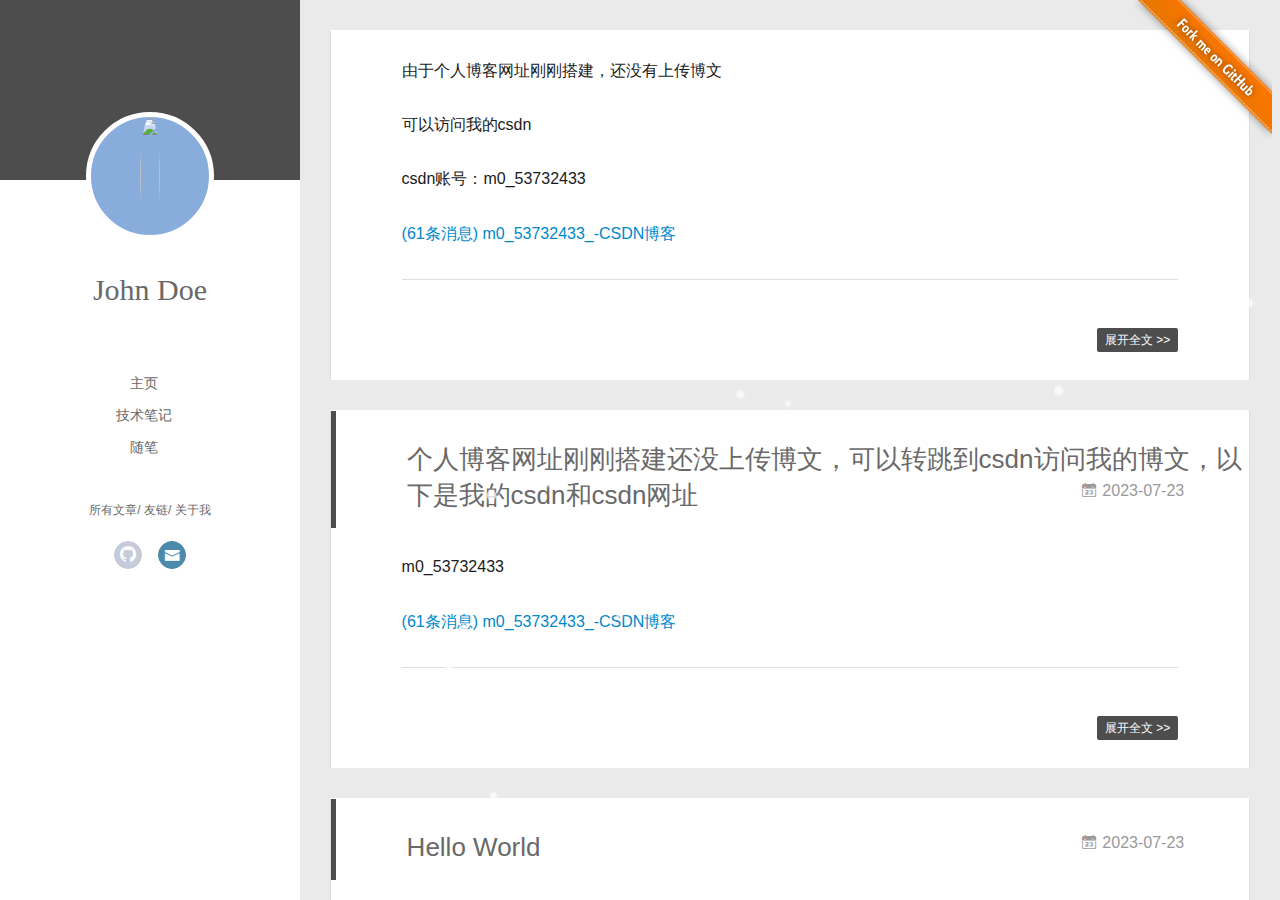
==== index.html @ 59d867d9 "Site updated: 2023-07-25 15:19:06" ====
<!DOCTYPE html>
<html>
<head>
  <meta charset="utf-8">
  
  <meta name="renderer" content="webkit">
  <meta http-equiv="X-UA-Compatible" content="IE=edge" >
  <link rel="dns-prefetch" href="http://example.com">
  <title>xiaoliu</title>
  <meta name="generator" content="hexo-theme-yilia-plus">
  <meta name="viewport" content="width=device-width, initial-scale=1, maximum-scale=1">
  
    
    <!-- <meta name="keywords" content="">
    <meta name="description" content=""> -->
  
  <meta property="og:type" content="website">
<meta property="og:title" content="xiaoliu">
<meta property="og:url" content="http://example.com/index.html">
<meta property="og:site_name" content="xiaoliu">
<meta property="og:locale" content="zh_CN">
<meta property="article:author" content="John Doe">
<meta name="twitter:card" content="summary">
  
    <link rel="alternative" href="/atom.xml" title="xiaoliu" type="application/atom+xml">
  
  
    <link rel="icon" href="/favicon.ico">
  
  
    <link rel="apple-touch-icon" href="/apple-touch-icon-180x180.png">
  
  <link rel="stylesheet" type="text/css" href="/./main.a5fda8.css">
  <style type="text/css">
    
    #container.show {
      background: linear-gradient(200deg,#a0cfe4,#e8c37e);
    }
  </style>
  

  

  
    
 	  <script src="/lib/clickLove.js"></script>
  
  


  

</head>

<body>
  <div id="container" q-class="show:isCtnShow">
    <canvas id="anm-canvas" class="anm-canvas"></canvas>
    <div class="left-col" q-class="show:isShow">
      


<div class="overlay" style="background: #4d4d4d;"></div>
<div class="intrude-less">
	<header id="header" class="inner">
		<a href="/" class="profilepic">
			<img src="/img/19.jpg" class="js-avatar">
		</a>
		<hgroup>
			<h1 class="header-author"><a href="/">John Doe</a></h1>
		</hgroup>
		

		<nav class="header-menu">
			<ul>
			
				<li><a href="/" target="_blank">主页</a></li>
			
				<li><a href="https://blog.csdn.net/m0_53732433" target="_blank">技术笔记</a></li>
			
				<li><a href="/tags/%E9%9A%8F%E7%AC%94/" target="_blank">随笔</a></li>
			
			</ul>
		</nav>
		<nav class="header-smart-menu">
			
				
					<a q-on="click: openSlider(e, 'innerArchive')" href="javascript:void(0)">所有文章</a>
				
			
				
					<a q-on="click: openSlider(e, 'friends')" href="javascript:void(0)">友链</a>
				
			
				
					<a q-on="click: openSlider(e, 'aboutme')" href="javascript:void(0)">关于我</a>
				
			
		</nav>
		<nav class="header-nav">
			<div class="social">
				
					
						<a class="github" href="http://xiaoliu1688.hithub" 
												title="GitHub" target="_blank"><i class="icon-github"></i></a>
					
				
					
						<a class="mail" href="mailto:2760598291@qq.com" 
												title="邮件联系" target="_blank"><i class="icon-mail"></i></a>
					
				
			</div>
		
		</nav>
	</header>		
</div>

    </div>
    <div class="mid-col" q-class="show:isShow,hide:isShow|isFalse">
      
      
      <a class="forkMe" style="position:absolute;z-index:999;top:0;right:0.5em;" 
        href="https://github.com/xiaoliu1688" target="_blank">
        <img src="/img/forkme.png"
          class="attachment-full size-full" alt="Fork me on GitHub" data-recalc-dims="1"></a>
      
      
<nav id="mobile-nav">
  	<div class="overlay js-overlay" style="background: #4d4d4d"></div>
	<div class="btnctn js-mobile-btnctn">
  		<div class="slider-trigger list" q-on="click: openSlider(e)"><i class="icon icon-sort"></i></div>
	</div>
	<div class="intrude-less">
		<header id="header" class="inner">
			<div class="profilepic">
				<a href="/">
					<img src="/img/19.jpg" class="js-avatar">
				</a>
			</div>
			<hgroup>
			  <h1 class="header-author js-header-author">John Doe</h1>
			</hgroup>
			
			
			
				
			
				
			
				
			
			
			
			<nav class="header-nav">
				<div class="social">
					
						
						<a class="github" target="_blank" 
							href="http://xiaoliu1688.hithub" title="GitHub"><i class="icon-github"></i></a>
						
					
						
						<a class="mail" target="_blank" 
							href="mailto:2760598291@qq.com" title="邮件联系"><i class="icon-mail"></i></a>
						
					
				</div>
			</nav>

			<nav class="header-menu js-header-menu">
				<ul style="width: 70%">
				
				
					<li style="width: 33.333333333333336%"><a href="/">主页</a></li>
		        
					<li style="width: 33.333333333333336%"><a target="_blank" rel="noopener" href="https://blog.csdn.net/m0_53732433">技术笔记</a></li>
		        
					<li style="width: 33.333333333333336%"><a href="/tags/%E9%9A%8F%E7%AC%94/">随笔</a></li>
		        
				</ul>
			</nav>
		</header>				
	</div>
	<div class="mobile-mask" style="display:none" q-show="isShow"></div>
</nav>

      <div id="wrapper" class="body-wrap">
        <div class="menu-l">
          <div class="canvas-wrap">
            <canvas data-colors="#eaeaea" data-sectionHeight="100" data-contentId="js-content" id="myCanvas1"
              class="anm-canvas"></canvas>
          </div>
          <div id="js-content" class="content-ll">
            

  
    <article id="post-关于我的网址" class="article article-type-post  article-index" itemscope itemprop="blogPost">
  <div class="article-inner">
    
  <div class="article-entry" itemprop="articleBody">
    
    <p>由于个人博客网址刚刚搭建，还没有上传博文</p>
<p>可以访问我的csdn</p>
<p>csdn账号：m0_53732433</p>
<p><a target="_blank" rel="noopener" href="https://blog.csdn.net/m0_53732433?type=blog">(61条消息) m0_53732433_-CSDN博客</a></p>

    

    

    

  </div>
  <div class="article-info article-info-index">
    
    
    

    
    <p class="article-more-link">
      <a class="article-more-a" href="/2023/07/25/%E5%85%B3%E4%BA%8E%E6%88%91%E7%9A%84%E7%BD%91%E5%9D%80/">展开全文 >></a>
    </p>
    

    
    <div class="clearfix"></div>
  </div>
  </div>
</article>

<aside class="wrap-side-operation">
    <div class="mod-side-operation">
        
        <div class="jump-container" id="js-jump-container" style="display:none;">
            <a href="javascript:void(0)" class="mod-side-operation__jump-to-top">
                <i class="icon-font icon-back"></i>
            </a>
            <div id="js-jump-plan-container" class="jump-plan-container" style="top: -11px;">
                <i class="icon-font icon-plane jump-plane"></i>
            </div>
        </div>
        
        
    </div>
</aside>




  
    <article id="post-我的第一篇博客" class="article article-type-post  article-index" itemscope itemprop="blogPost">
  <div class="article-inner">
    
      <header class="article-header">
  
  
    <h1 itemprop="name">
	
	  <a class="article-title" href="/2023/07/23/%E6%88%91%E7%9A%84%E7%AC%AC%E4%B8%80%E7%AF%87%E5%8D%9A%E5%AE%A2/" target="_blank">个人博客网址刚刚搭建还没上传博文，可以转跳到csdn访问我的博文，以下是我的csdn和csdn网址</a>
  
    </h1>
  


  
  
<a href="/2023/07/23/%E6%88%91%E7%9A%84%E7%AC%AC%E4%B8%80%E7%AF%87%E5%8D%9A%E5%AE%A2/" class="archive-article-date">
        <time datetime="2023-07-23T13:04:51.000Z" itemprop="datePublished"><i class="icon-calendar icon"></i>2023-07-23</time>
</a>

  
  
    

  
  </header>
  
  <div class="article-entry" itemprop="articleBody">
    
    <p>m0_53732433</p>
<p><a target="_blank" rel="noopener" href="https://blog.csdn.net/m0_53732433?type=blog">(61条消息) m0_53732433_-CSDN博客</a></p>

    

    

    

  </div>
  <div class="article-info article-info-index">
    
    
    

    
    <p class="article-more-link">
      <a class="article-more-a" href="/2023/07/23/%E6%88%91%E7%9A%84%E7%AC%AC%E4%B8%80%E7%AF%87%E5%8D%9A%E5%AE%A2/">展开全文 >></a>
    </p>
    

    
    <div class="clearfix"></div>
  </div>
  </div>
</article>

<aside class="wrap-side-operation">
    <div class="mod-side-operation">
        
        <div class="jump-container" id="js-jump-container" style="display:none;">
            <a href="javascript:void(0)" class="mod-side-operation__jump-to-top">
                <i class="icon-font icon-back"></i>
            </a>
            <div id="js-jump-plan-container" class="jump-plan-container" style="top: -11px;">
                <i class="icon-font icon-plane jump-plane"></i>
            </div>
        </div>
        
        
    </div>
</aside>




  
    <article id="post-hello-world" class="article article-type-post  article-index" itemscope itemprop="blogPost">
  <div class="article-inner">
    
      <header class="article-header">
  
  
    <h1 itemprop="name">
	
	  <a class="article-title" href="/2023/07/23/hello-world/" target="_blank">Hello World</a>
  
    </h1>
  


  
  
<a href="/2023/07/23/hello-world/" class="archive-article-date">
        <time datetime="2023-07-23T11:55:36.486Z" itemprop="datePublished"><i class="icon-calendar icon"></i>2023-07-23</time>
</a>

  
  
    

  
  </header>
  
  <div class="article-entry" itemprop="articleBody">
    
    <p>Welcome to <a target="_blank" rel="noopener" href="https://hexo.io/">Hexo</a>! This is your very first post. Check <a target="_blank" rel="noopener" href="https://hexo.io/docs/">documentation</a> for more info. If you get any problems when using Hexo, you can find the answer in <a target="_blank" rel="noopener" href="https://hexo.io/docs/troubleshooting.html">troubleshooting</a> or you can ask me on <a target="_blank" rel="noopener" href="https://github.com/hexojs/hexo/issues">GitHub</a>.</p>
<h2 id="Quick-Start"><a href="#Quick-Start" class="headerlink" title="Quick Start"></a>Quick Start</h2><h3 id="Create-a-new-post"><a href="#Create-a-new-post" class="headerlink" title="Create a new post"></a>Create a new post</h3><figure class="highlight bash"><table><tr><td class="gutter"><pre><span class="line">1</span><br></pre></td><td class="code"><pre><span class="line">$ hexo new <span class="string">&quot;My New Post&quot;</span></span><br></pre></td></tr></table></figure>

<p>More info: <a target="_blank" rel="noopener" href="https://hexo.io/docs/writing.html">Writing</a></p>
<h3 id="Run-server"><a href="#Run-server" class="headerlink" title="Run server"></a>Run server</h3><figure class="highlight bash"><table><tr><td class="gutter"><pre><span class="line">1</span><br></pre></td><td class="code"><pre><span class="line">$ hexo server</span><br></pre></td></tr></table></figure>
    
    <a class="article-more-a" href="/2023/07/23/hello-world/#more">more >></a>
    
    

    

    

  </div>
  <div class="article-info article-info-index">
    
    
    

    
    <p class="article-more-link">
      <a class="article-more-a" href="/2023/07/23/hello-world/">展开全文 >></a>
    </p>
    

    
    <div class="clearfix"></div>
  </div>
  </div>
</article>

<aside class="wrap-side-operation">
    <div class="mod-side-operation">
        
        <div class="jump-container" id="js-jump-container" style="display:none;">
            <a href="javascript:void(0)" class="mod-side-operation__jump-to-top">
                <i class="icon-font icon-back"></i>
            </a>
            <div id="js-jump-plan-container" class="jump-plan-container" style="top: -11px;">
                <i class="icon-font icon-plane jump-plane"></i>
            </div>
        </div>
        
        
    </div>
</aside>




  
  


          </div>
        </div>
      </div>
      <footer id="footer">
  <div class="outer">
    <div id="footer-info">
    	<div class="footer-left">
    		&copy; 2023 <a href="http://example.com/" target="_blank">John Doe</a>
    	</div>
      	<div class="footer-right">
			
			
      		GitHub:<a href="https://github.com/JoeyBling/hexo-theme-yilia-plus" target="_blank">hexo-theme-yilia-plus</a> by Litten
      	</div>
    </div>
  </div>
  
  
	<script src="/lib/busuanzi.pure.js"></script>
	
  
  
	
	<span id="busuanzi_container_site_pv" style="display:none">
		本站总访问量<span id="busuanzi_value_site_pv"></span>次	
	        <span class="post-meta-divider" >|</span>
	</span>
  	<span id="busuanzi_container_site_uv" style='display:none'>
  		本站访客数<span id="busuanzi_value_site_uv"></span>人
  	</span>
  
</footer>

    </div>
    <script>
	var yiliaConfig = {
		mathjax: true,
		isHome: true,
		isPost: false,
		isArchive: false,
		isTag: false,
		isCategory: false,
		open_in_new: true,
		toc_hide_index: true,
		root: "/",
		innerArchive: true,
		showTags: true
	}
</script>

<script>!function(r){function e(t){if(i[t])return i[t].exports;var n=i[t]={exports:{},id:t,loaded:!1};return r[t].call(n.exports,n,n.exports,e),n.loaded=!0,n.exports}var i={};e.m=r,e.c=i,e.p="./",e(0)}([function(t,n,r){r(208),t.exports=r(205)},function(t,n,r){var d=r(3),y=r(46),g=r(26),b=r(27),x=r(47),m="prototype",S=function(t,n,r){var e,i,o,u,c=t&S.F,f=t&S.G,a=t&S.S,s=t&S.P,l=t&S.B,h=f?d:a?d[n]||(d[n]={}):(d[n]||{})[m],v=f?y:y[n]||(y[n]={}),p=v[m]||(v[m]={});for(e in f&&(r=n),r)o=((i=!c&&h&&void 0!==h[e])?h:r)[e],u=l&&i?x(o,d):s&&"function"==typeof o?x(Function.call,o):o,h&&b(h,e,o,t&S.U),v[e]!=o&&g(v,e,u),s&&p[e]!=o&&(p[e]=o)};d.core=y,S.F=1,S.G=2,S.S=4,S.P=8,S.B=16,S.W=32,S.U=64,S.R=128,t.exports=S},function(t,n,r){var e=r(5);t.exports=function(t){if(!e(t))throw TypeError(t+" is not an object!");return t}},function(t,n){var r=t.exports="undefined"!=typeof window&&window.Math==Math?window:"undefined"!=typeof self&&self.Math==Math?self:Function("return this")();"number"==typeof __g&&(__g=r)},function(t,n){t.exports=function(t){try{return!!t()}catch(t){return!0}}},function(t,n){t.exports=function(t){return"object"==typeof t?null!==t:"function"==typeof t}},function(t,n){var r=t.exports="undefined"!=typeof window&&window.Math==Math?window:"undefined"!=typeof self&&self.Math==Math?self:Function("return this")();"number"==typeof __g&&(__g=r)},function(t,n,r){var e=r(118)("wks"),i=r(79),o=r(3).Symbol,u="function"==typeof o;(t.exports=function(t){return e[t]||(e[t]=u&&o[t]||(u?o:i)("Symbol."+t))}).store=e},function(t,n,r){var e=r(49),i=Math.min;t.exports=function(t){return 0<t?i(e(t),9007199254740991):0}},function(t,n){var r={}.hasOwnProperty;t.exports=function(t,n){return r.call(t,n)}},function(t,n,r){t.exports=!r(4)(function(){return 7!=Object.defineProperty({},"a",{get:function(){return 7}}).a})},function(t,n,r){var e=r(2),i=r(174),o=r(53),u=Object.defineProperty;n.f=r(10)?Object.defineProperty:function(t,n,r){if(e(t),n=o(n,!0),e(r),i)try{return u(t,n,r)}catch(t){}if("get"in r||"set"in r)throw TypeError("Accessors not supported!");return"value"in r&&(t[n]=r.value),t}},function(t,n,r){t.exports=!r(20)(function(){return 7!=Object.defineProperty({},"a",{get:function(){return 7}}).a})},function(t,n,r){var e=r(14),i=r(24);t.exports=r(12)?function(t,n,r){return e.f(t,n,i(1,r))}:function(t,n,r){return t[n]=r,t}},function(t,n,r){var e=r(22),i=r(60),o=r(42),u=Object.defineProperty;n.f=r(12)?Object.defineProperty:function(t,n,r){if(e(t),n=o(n,!0),e(r),i)try{return u(t,n,r)}catch(t){}if("get"in r||"set"in r)throw TypeError("Accessors not supported!");return"value"in r&&(t[n]=r.value),t}},function(t,n,r){var e=r(96),i=r(34);t.exports=function(t){return e(i(t))}},function(t,n,r){var e=r(40)("wks"),i=r(25),o=r(6).Symbol,u="function"==typeof o;(t.exports=function(t){return e[t]||(e[t]=u&&o[t]||(u?o:i)("Symbol."+t))}).store=e},function(t,n,r){var e=r(51);t.exports=function(t){return Object(e(t))}},function(t,n){t.exports=function(t){return"object"==typeof t?null!==t:"function"==typeof t}},function(t,n){var r=t.exports={version:"2.6.9"};"number"==typeof __e&&(__e=r)},function(t,n){t.exports=function(t){try{return!!t()}catch(t){return!0}}},function(t,n){t.exports=function(t){if("function"!=typeof t)throw TypeError(t+" is not a function!");return t}},function(t,n,r){var e=r(18);t.exports=function(t){if(!e(t))throw TypeError(t+" is not an object!");return t}},function(t,n){t.exports=!0},function(t,n){t.exports=function(t,n){return{enumerable:!(1&t),configurable:!(2&t),writable:!(4&t),value:n}}},function(t,n){var r=0,e=Math.random();t.exports=function(t){return"Symbol(".concat(void 0===t?"":t,")_",(++r+e).toString(36))}},function(t,n,r){var e=r(11),i=r(75);t.exports=r(10)?function(t,n,r){return e.f(t,n,i(1,r))}:function(t,n,r){return t[n]=r,t}},function(t,n,r){var o=r(3),u=r(26),c=r(30),f=r(79)("src"),e=r(219),i="toString",a=(""+e).split(i);r(46).inspectSource=function(t){return e.call(t)},(t.exports=function(t,n,r,e){var i="function"==typeof r;i&&(c(r,"name")||u(r,"name",n)),t[n]!==r&&(i&&(c(r,f)||u(r,f,t[n]?""+t[n]:a.join(String(n)))),t===o?t[n]=r:e?t[n]?t[n]=r:u(t,n,r):(delete t[n],u(t,n,r)))})(Function.prototype,i,function(){return"function"==typeof this&&this[f]||e.call(this)})},function(t,n,r){var e=r(1),i=r(4),u=r(51),c=/"/g,o=function(t,n,r,e){var i=String(u(t)),o="<"+n;return""!==r&&(o+=" "+r+'="'+String(e).replace(c,"&quot;")+'"'),o+">"+i+"</"+n+">"};t.exports=function(n,t){var r={};r[n]=t(o),e(e.P+e.F*i(function(){var t=""[n]('"');return t!==t.toLowerCase()||3<t.split('"').length}),"String",r)}},function(t,n,r){var e=r(65),i=r(35);t.exports=Object.keys||function(t){return e(t,i)}},function(t,n){var r={}.hasOwnProperty;t.exports=function(t,n){return r.call(t,n)}},function(t,n,r){var e=r(117),i=r(75),o=r(33),u=r(53),c=r(30),f=r(174),a=Object.getOwnPropertyDescriptor;n.f=r(10)?a:function(t,n){if(t=o(t),n=u(n,!0),f)try{return a(t,n)}catch(t){}if(c(t,n))return i(!e.f.call(t,n),t[n])}},function(t,n,r){var e=r(30),i=r(17),o=r(154)("IE_PROTO"),u=Object.prototype;t.exports=Object.getPrototypeOf||function(t){return t=i(t),e(t,o)?t[o]:"function"==typeof t.constructor&&t instanceof t.constructor?t.constructor.prototype:t instanceof Object?u:null}},function(t,n,r){var e=r(116),i=r(51);t.exports=function(t){return e(i(t))}},function(t,n){t.exports=function(t){if(null==t)throw TypeError("Can't call method on  "+t);return t}},function(t,n){t.exports="constructor,hasOwnProperty,isPrototypeOf,propertyIsEnumerable,toLocaleString,toString,valueOf".split(",")},function(t,n){t.exports={}},function(t,n){n.f={}.propertyIsEnumerable},function(t,n,r){var e=r(14).f,i=r(9),o=r(16)("toStringTag");t.exports=function(t,n,r){t&&!i(t=r?t:t.prototype,o)&&e(t,o,{configurable:!0,value:n})}},function(t,n,r){var e=r(40)("keys"),i=r(25);t.exports=function(t){return e[t]||(e[t]=i(t))}},function(t,n,r){var e=r(19),i=r(6),o="__core-js_shared__",u=i[o]||(i[o]={});(t.exports=function(t,n){return u[t]||(u[t]=void 0!==n?n:{})})("versions",[]).push({version:e.version,mode:r(23)?"pure":"global",copyright:"© 2019 Denis Pushkarev (zloirock.ru)"})},function(t,n){var r=Math.ceil,e=Math.floor;t.exports=function(t){return isNaN(t=+t)?0:(0<t?e:r)(t)}},function(t,n,r){var i=r(18);t.exports=function(t,n){if(!i(t))return t;var r,e;if(n&&"function"==typeof(r=t.toString)&&!i(e=r.call(t)))return e;if("function"==typeof(r=t.valueOf)&&!i(e=r.call(t)))return e;if(!n&&"function"==typeof(r=t.toString)&&!i(e=r.call(t)))return e;throw TypeError("Can't convert object to primitive value")}},function(t,n,r){var e=r(6),i=r(19),o=r(23),u=r(44),c=r(14).f;t.exports=function(t){var n=i.Symbol||(i.Symbol=o?{}:e.Symbol||{});"_"==t.charAt(0)||t in n||c(n,t,{value:u.f(t)})}},function(t,n,r){n.f=r(16)},function(t,n){var r={}.toString;t.exports=function(t){return r.call(t).slice(8,-1)}},function(t,n){var r=t.exports={version:"2.6.9"};"number"==typeof __e&&(__e=r)},function(t,n,r){var o=r(21);t.exports=function(e,i,t){if(o(e),void 0===i)return e;switch(t){case 1:return function(t){return e.call(i,t)};case 2:return function(t,n){return e.call(i,t,n)};case 3:return function(t,n,r){return e.call(i,t,n,r)}}return function(){return e.apply(i,arguments)}}},function(t,n,r){"use strict";var e=r(4);t.exports=function(t,n){return!!t&&e(function(){n?t.call(null,function(){},1):t.call(null)})}},function(t,n){var r=Math.ceil,e=Math.floor;t.exports=function(t){return isNaN(t=+t)?0:(0<t?e:r)(t)}},function(t,n,r){var x=r(47),m=r(116),S=r(17),w=r(8),e=r(138);t.exports=function(l,t){var h=1==l,v=2==l,p=3==l,d=4==l,y=6==l,g=5==l||y,b=t||e;return function(t,n,r){for(var e,i,o=S(t),u=m(o),c=x(n,r,3),f=w(u.length),a=0,s=h?b(t,f):v?b(t,0):void 0;a<f;a++)if((g||a in u)&&(i=c(e=u[a],a,o),l))if(h)s[a]=i;else if(i)switch(l){case 3:return!0;case 5:return e;case 6:return a;case 2:s.push(e)}else if(d)return!1;return y?-1:p||d?d:s}}},function(t,n){t.exports=function(t){if(null==t)throw TypeError("Can't call method on  "+t);return t}},function(t,n,r){var i=r(1),o=r(46),u=r(4);t.exports=function(t,n){var r=(o.Object||{})[t]||Object[t],e={};e[t]=n(r),i(i.S+i.F*u(function(){r(1)}),"Object",e)}},function(t,n,r){var i=r(5);t.exports=function(t,n){if(!i(t))return t;var r,e;if(n&&"function"==typeof(r=t.toString)&&!i(e=r.call(t)))return e;if("function"==typeof(r=t.valueOf)&&!i(e=r.call(t)))return e;if(!n&&"function"==typeof(r=t.toString)&&!i(e=r.call(t)))return e;throw TypeError("Can't convert object to primitive value")}},function(t,n,r){var d=r(6),y=r(19),g=r(93),b=r(13),x=r(9),m="prototype",S=function(t,n,r){var e,i,o,u=t&S.F,c=t&S.G,f=t&S.S,a=t&S.P,s=t&S.B,l=t&S.W,h=c?y:y[n]||(y[n]={}),v=h[m],p=c?d:f?d[n]:(d[n]||{})[m];for(e in c&&(r=n),r)(i=!u&&p&&void 0!==p[e])&&x(h,e)||(o=i?p[e]:r[e],h[e]=c&&"function"!=typeof p[e]?r[e]:s&&i?g(o,d):l&&p[e]==o?function(e){var t=function(t,n,r){if(this instanceof e){switch(arguments.length){case 0:return new e;case 1:return new e(t);case 2:return new e(t,n)}return new e(t,n,r)}return e.apply(this,arguments)};return t[m]=e[m],t}(o):a&&"function"==typeof o?g(Function.call,o):o,a&&((h.virtual||(h.virtual={}))[e]=o,t&S.R&&v&&!v[e]&&b(v,e,o)))};S.F=1,S.G=2,S.S=4,S.P=8,S.B=16,S.W=32,S.U=64,S.R=128,t.exports=S},function(t,n,r){var e=r(34);t.exports=function(t){return Object(e(t))}},function(t,n,r){var o=r(196),e=r(1),i=r(118)("metadata"),u=i.store||(i.store=new(r(200))),c=function(t,n,r){var e=u.get(t);if(!e){if(!r)return;u.set(t,e=new o)}var i=e.get(n);if(!i){if(!r)return;e.set(n,i=new o)}return i};t.exports={store:u,map:c,has:function(t,n,r){var e=c(n,r,!1);return void 0!==e&&e.has(t)},get:function(t,n,r){var e=c(n,r,!1);return void 0===e?void 0:e.get(t)},set:function(t,n,r,e){c(r,e,!0).set(t,n)},keys:function(t,n){var r=c(t,n,!1),e=[];return r&&r.forEach(function(t,n){e.push(n)}),e},key:function(t){return void 0===t||"symbol"==typeof t?t:String(t)},exp:function(t){e(e.S,"Reflect",t)}}},function(t,n,r){"use strict";if(r(10)){var g=r(68),b=r(3),x=r(4),m=r(1),S=r(132),e=r(159),h=r(47),w=r(70),i=r(75),_=r(26),o=r(76),u=r(49),O=r(8),E=r(194),c=r(78),f=r(53),a=r(30),M=r(81),P=r(5),v=r(17),p=r(145),j=r(72),F=r(32),A=r(73).f,d=r(161),s=r(79),l=r(7),y=r(50),I=r(120),L=r(119),N=r(162),T=r(82),k=r(125),R=r(77),C=r(137),D=r(166),G=r(11),W=r(31),U=G.f,V=W.f,B=b.RangeError,q=b.TypeError,z=b.Uint8Array,K="ArrayBuffer",H="Shared"+K,J="BYTES_PER_ELEMENT",$="prototype",Y=Array[$],X=e.ArrayBuffer,Q=e.DataView,Z=y(0),tt=y(2),nt=y(3),rt=y(4),et=y(5),it=y(6),ot=I(!0),ut=I(!1),ct=N.values,ft=N.keys,at=N.entries,st=Y.lastIndexOf,lt=Y.reduce,ht=Y.reduceRight,vt=Y.join,pt=Y.sort,dt=Y.slice,yt=Y.toString,gt=Y.toLocaleString,bt=l("iterator"),xt=l("toStringTag"),mt=s("typed_constructor"),St=s("def_constructor"),wt=S.CONSTR,_t=S.TYPED,Ot=S.VIEW,Et="Wrong length!",Mt=y(1,function(t,n){return It(L(t,t[St]),n)}),Pt=x(function(){return 1===new z(new Uint16Array([1]).buffer)[0]}),jt=!!z&&!!z[$].set&&x(function(){new z(1).set({})}),Ft=function(t,n){var r=u(t);if(r<0||r%n)throw B("Wrong offset!");return r},At=function(t){if(P(t)&&_t in t)return t;throw q(t+" is not a typed array!")},It=function(t,n){if(!(P(t)&&mt in t))throw q("It is not a typed array constructor!");return new t(n)},Lt=function(t,n){return Nt(L(t,t[St]),n)},Nt=function(t,n){for(var r=0,e=n.length,i=It(t,e);r<e;)i[r]=n[r++];return i},Tt=function(t,n,r){U(t,n,{get:function(){return this._d[r]}})},kt=function(t){var n,r,e,i,o,u,c=v(t),f=arguments.length,a=1<f?arguments[1]:void 0,s=void 0!==a,l=d(c);if(null!=l&&!p(l)){for(u=l.call(c),e=[],n=0;!(o=u.next()).done;n++)e.push(o.value);c=e}for(s&&2<f&&(a=h(a,arguments[2],2)),n=0,r=O(c.length),i=It(this,r);n<r;n++)i[n]=s?a(c[n],n):c[n];return i},Rt=function(){for(var t=0,n=arguments.length,r=It(this,n);t<n;)r[t]=arguments[t++];return r},Ct=!!z&&x(function(){gt.call(new z(1))}),Dt=function(){return gt.apply(Ct?dt.call(At(this)):At(this),arguments)},Gt={copyWithin:function(t,n){return D.call(At(this),t,n,2<arguments.length?arguments[2]:void 0)},every:function(t){return rt(At(this),t,1<arguments.length?arguments[1]:void 0)},fill:function(t){return C.apply(At(this),arguments)},filter:function(t){return Lt(this,tt(At(this),t,1<arguments.length?arguments[1]:void 0))},find:function(t){return et(At(this),t,1<arguments.length?arguments[1]:void 0)},findIndex:function(t){return it(At(this),t,1<arguments.length?arguments[1]:void 0)},forEach:function(t){Z(At(this),t,1<arguments.length?arguments[1]:void 0)},indexOf:function(t){return ut(At(this),t,1<arguments.length?arguments[1]:void 0)},includes:function(t){return ot(At(this),t,1<arguments.length?arguments[1]:void 0)},join:function(t){return vt.apply(At(this),arguments)},lastIndexOf:function(t){return st.apply(At(this),arguments)},map:function(t){return Mt(At(this),t,1<arguments.length?arguments[1]:void 0)},reduce:function(t){return lt.apply(At(this),arguments)},reduceRight:function(t){return ht.apply(At(this),arguments)},reverse:function(){for(var t,n=this,r=At(n).length,e=Math.floor(r/2),i=0;i<e;)t=n[i],n[i++]=n[--r],n[r]=t;return n},some:function(t){return nt(At(this),t,1<arguments.length?arguments[1]:void 0)},sort:function(t){return pt.call(At(this),t)},subarray:function(t,n){var r=At(this),e=r.length,i=c(t,e);return new(L(r,r[St]))(r.buffer,r.byteOffset+i*r.BYTES_PER_ELEMENT,O((void 0===n?e:c(n,e))-i))}},Wt=function(t,n){return Lt(this,dt.call(At(this),t,n))},Ut=function(t){At(this);var n=Ft(arguments[1],1),r=this.length,e=v(t),i=O(e.length),o=0;if(r<i+n)throw B(Et);for(;o<i;)this[n+o]=e[o++]},Vt={entries:function(){return at.call(At(this))},keys:function(){return ft.call(At(this))},values:function(){return ct.call(At(this))}},Bt=function(t,n){return P(t)&&t[_t]&&"symbol"!=typeof n&&n in t&&String(+n)==String(n)},qt=function(t,n){return Bt(t,n=f(n,!0))?i(2,t[n]):V(t,n)},zt=function(t,n,r){return!(Bt(t,n=f(n,!0))&&P(r)&&a(r,"value"))||a(r,"get")||a(r,"set")||r.configurable||a(r,"writable")&&!r.writable||a(r,"enumerable")&&!r.enumerable?U(t,n,r):(t[n]=r.value,t)};wt||(W.f=qt,G.f=zt),m(m.S+m.F*!wt,"Object",{getOwnPropertyDescriptor:qt,defineProperty:zt}),x(function(){yt.call({})})&&(yt=gt=function(){return vt.call(this)});var Kt=o({},Gt);o(Kt,Vt),_(Kt,bt,Vt.values),o(Kt,{slice:Wt,set:Ut,constructor:function(){},toString:yt,toLocaleString:Dt}),Tt(Kt,"buffer","b"),Tt(Kt,"byteOffset","o"),Tt(Kt,"byteLength","l"),Tt(Kt,"length","e"),U(Kt,xt,{get:function(){return this[_t]}}),t.exports=function(t,l,n,o){var h=t+((o=!!o)?"Clamped":"")+"Array",r="get"+t,u="set"+t,v=b[h],c=v||{},e=v&&F(v),i=!v||!S.ABV,f={},a=v&&v[$],p=function(t,i){U(t,i,{get:function(){return t=i,(n=this._d).v[r](t*l+n.o,Pt);var t,n},set:function(t){return n=i,r=t,e=this._d,o&&(r=(r=Math.round(r))<0?0:255<r?255:255&r),void e.v[u](n*l+e.o,r,Pt);var n,r,e},enumerable:!0})};i?(v=n(function(t,n,r,e){w(t,v,h,"_d");var i,o,u,c,f=0,a=0;if(P(n)){if(!(n instanceof X||(c=M(n))==K||c==H))return _t in n?Nt(v,n):kt.call(v,n);i=n,a=Ft(r,l);var s=n.byteLength;if(void 0===e){if(s%l)throw B(Et);if((o=s-a)<0)throw B(Et)}else if(s<(o=O(e)*l)+a)throw B(Et);u=o/l}else u=E(n),i=new X(o=u*l);for(_(t,"_d",{b:i,o:a,l:o,e:u,v:new Q(i)});f<u;)p(t,f++)}),a=v[$]=j(Kt),_(a,"constructor",v)):x(function(){v(1)})&&x(function(){new v(-1)})&&k(function(t){new v,new v(null),new v(1.5),new v(t)},!0)||(v=n(function(t,n,r,e){var i;return w(t,v,h),P(n)?n instanceof X||(i=M(n))==K||i==H?void 0!==e?new c(n,Ft(r,l),e):void 0!==r?new c(n,Ft(r,l)):new c(n):_t in n?Nt(v,n):kt.call(v,n):new c(E(n))}),Z(e!==Function.prototype?A(c).concat(A(e)):A(c),function(t){t in v||_(v,t,c[t])}),v[$]=a,g||(a.constructor=v));var s=a[bt],d=!!s&&("values"==s.name||null==s.name),y=Vt.values;_(v,mt,!0),_(a,_t,h),_(a,Ot,!0),_(a,St,v),(o?new v(1)[xt]==h:xt in a)||U(a,xt,{get:function(){return h}}),f[h]=v,m(m.G+m.W+m.F*(v!=c),f),m(m.S,h,{BYTES_PER_ELEMENT:l}),m(m.S+m.F*x(function(){c.of.call(v,1)}),h,{from:kt,of:Rt}),J in a||_(a,J,l),m(m.P,h,Gt),R(h),m(m.P+m.F*jt,h,{set:Ut}),m(m.P+m.F*!d,h,Vt),g||a.toString==yt||(a.toString=yt),m(m.P+m.F*x(function(){new v(1).slice()}),h,{slice:Wt}),m(m.P+m.F*(x(function(){return[1,2].toLocaleString()!=new v([1,2]).toLocaleString()})||!x(function(){a.toLocaleString.call([1,2])})),h,{toLocaleString:Dt}),T[h]=d?s:y,g||d||_(a,bt,y)}}else t.exports=function(){}},function(t,n){var r={}.toString;t.exports=function(t){return r.call(t).slice(8,-1)}},function(t,n,r){var e=r(18),i=r(6).document,o=e(i)&&e(i.createElement);t.exports=function(t){return o?i.createElement(t):{}}},function(t,n,r){t.exports=!r(12)&&!r(20)(function(){return 7!=Object.defineProperty(r(59)("div"),"a",{get:function(){return 7}}).a})},function(t,n,r){"use strict";var x=r(23),m=r(54),S=r(66),w=r(13),_=r(36),O=r(98),E=r(38),M=r(104),P=r(16)("iterator"),j=!([].keys&&"next"in[].keys()),F="values",A=function(){return this};t.exports=function(t,n,r,e,i,o,u){O(r,n,e);var c,f,a,s=function(t){if(!j&&t in p)return p[t];switch(t){case"keys":case F:return function(){return new r(this,t)}}return function(){return new r(this,t)}},l=n+" Iterator",h=i==F,v=!1,p=t.prototype,d=p[P]||p["@@iterator"]||i&&p[i],y=d||s(i),g=i?h?s("entries"):y:void 0,b="Array"==n&&p.entries||d;if(b&&((a=M(b.call(new t)))!==Object.prototype&&a.next&&(E(a,l,!0),x||"function"==typeof a[P]||w(a,P,A))),h&&d&&d.name!==F&&(v=!0,y=function(){return d.call(this)}),x&&!u||!j&&!v&&p[P]||w(p,P,y),_[n]=y,_[l]=A,i)if(c={values:h?y:s(F),keys:o?y:s("keys"),entries:g},u)for(f in c)f in p||S(p,f,c[f]);else m(m.P+m.F*(j||v),n,c);return c}},function(t,n,e){var i=e(22),o=e(101),u=e(35),c=e(39)("IE_PROTO"),f=function(){},a="prototype",s=function(){var t,n=e(59)("iframe"),r=u.length;for(n.style.display="none",e(95).appendChild(n),n.src="javascript:",(t=n.contentWindow.document).open(),t.write("<script>document.F=Object<\/script>"),t.close(),s=t.F;r--;)delete s[a][u[r]];return s()};t.exports=Object.create||function(t,n){var r;return null!==t?(f[a]=i(t),r=new f,f[a]=null,r[c]=t):r=s(),void 0===n?r:o(r,n)}},function(t,n,r){var e=r(65),i=r(35).concat("length","prototype");n.f=Object.getOwnPropertyNames||function(t){return e(t,i)}},function(t,n){n.f=Object.getOwnPropertySymbols},function(t,n,r){var u=r(9),c=r(15),f=r(92)(!1),a=r(39)("IE_PROTO");t.exports=function(t,n){var r,e=c(t),i=0,o=[];for(r in e)r!=a&&u(e,r)&&o.push(r);for(;n.length>i;)u(e,r=n[i++])&&(~f(o,r)||o.push(r));return o}},function(t,n,r){t.exports=r(13)},function(t,n,r){var e=r(7)("unscopables"),i=Array.prototype;null==i[e]&&r(26)(i,e,{}),t.exports=function(t){i[e][t]=!0}},function(t,n){t.exports=!1},function(t,n,r){var e=r(79)("meta"),i=r(5),o=r(30),u=r(11).f,c=0,f=Object.isExtensible||function(){return!0},a=!r(4)(function(){return f(Object.preventExtensions({}))}),s=function(t){u(t,e,{value:{i:"O"+ ++c,w:{}}})},l=t.exports={KEY:e,NEED:!1,fastKey:function(t,n){if(!i(t))return"symbol"==typeof t?t:("string"==typeof t?"S":"P")+t;if(!o(t,e)){if(!f(t))return"F";if(!n)return"E";s(t)}return t[e].i},getWeak:function(t,n){if(!o(t,e)){if(!f(t))return!0;if(!n)return!1;s(t)}return t[e].w},onFreeze:function(t){return a&&l.NEED&&f(t)&&!o(t,e)&&s(t),t}}},function(t,n){t.exports=function(t,n,r,e){if(!(t instanceof n)||void 0!==e&&e in t)throw TypeError(r+": incorrect invocation!");return t}},function(t,n,r){var h=r(47),v=r(177),p=r(145),d=r(2),y=r(8),g=r(161),b={},x={};(n=t.exports=function(t,n,r,e,i){var o,u,c,f,a=i?function(){return t}:g(t),s=h(r,e,n?2:1),l=0;if("function"!=typeof a)throw TypeError(t+" is not iterable!");if(p(a)){for(o=y(t.length);l<o;l++)if((f=n?s(d(u=t[l])[0],u[1]):s(t[l]))===b||f===x)return f}else for(c=a.call(t);!(u=c.next()).done;)if((f=v(c,s,u.value,n))===b||f===x)return f}).BREAK=b,n.RETURN=x},function(t,n,e){var i=e(2),o=e(183),u=e(141),c=e(154)("IE_PROTO"),f=function(){},a="prototype",s=function(){var t,n=e(140)("iframe"),r=u.length;for(n.style.display="none",e(143).appendChild(n),n.src="javascript:",(t=n.contentWindow.document).open(),t.write("<script>document.F=Object<\/script>"),t.close(),s=t.F;r--;)delete s[a][u[r]];return s()};t.exports=Object.create||function(t,n){var r;return null!==t?(f[a]=i(t),r=new f,f[a]=null,r[c]=t):r=s(),void 0===n?r:o(r,n)}},function(t,n,r){var e=r(185),i=r(141).concat("length","prototype");n.f=Object.getOwnPropertyNames||function(t){return e(t,i)}},function(t,n,r){var e=r(185),i=r(141);t.exports=Object.keys||function(t){return e(t,i)}},function(t,n){t.exports=function(t,n){return{enumerable:!(1&t),configurable:!(2&t),writable:!(4&t),value:n}}},function(t,n,r){var i=r(27);t.exports=function(t,n,r){for(var e in n)i(t,e,n[e],r);return t}},function(t,n,r){"use strict";var e=r(3),i=r(11),o=r(10),u=r(7)("species");t.exports=function(t){var n=e[t];o&&n&&!n[u]&&i.f(n,u,{configurable:!0,get:function(){return this}})}},function(t,n,r){var e=r(49),i=Math.max,o=Math.min;t.exports=function(t,n){return(t=e(t))<0?i(t+n,0):o(t,n)}},function(t,n){var r=0,e=Math.random();t.exports=function(t){return"Symbol(".concat(void 0===t?"":t,")_",(++r+e).toString(36))}},function(t,n,r){var e=r(5);t.exports=function(t,n){if(!e(t)||t._t!==n)throw TypeError("Incompatible receiver, "+n+" required!");return t}},function(t,n,r){var i=r(45),o=r(7)("toStringTag"),u="Arguments"==i(function(){return arguments}());t.exports=function(t){var n,r,e;return void 0===t?"Undefined":null===t?"Null":"string"==typeof(r=function(t,n){try{return t[n]}catch(t){}}(n=Object(t),o))?r:u?i(n):"Object"==(e=i(n))&&"function"==typeof n.callee?"Arguments":e}},function(t,n){t.exports={}},function(t,n,r){var e=r(11).f,i=r(30),o=r(7)("toStringTag");t.exports=function(t,n,r){t&&!i(t=r?t:t.prototype,o)&&e(t,o,{configurable:!0,value:n})}},function(t,n,r){var u=r(1),e=r(51),c=r(4),f=r(157),i="["+f+"]",o=RegExp("^"+i+i+"*"),a=RegExp(i+i+"*$"),s=function(t,n,r){var e={},i=c(function(){return!!f[t]()||"​"!="​"[t]()}),o=e[t]=i?n(l):f[t];r&&(e[r]=o),u(u.P+u.F*i,"String",e)},l=s.trim=function(t,n){return t=String(e(t)),1&n&&(t=t.replace(o,"")),2&n&&(t=t.replace(a,"")),t};t.exports=s},function(t,n,r){t.exports={default:r(88),__esModule:!0}},function(t,n,r){t.exports={default:r(89),__esModule:!0}},function(t,n,r){"use strict";function e(t){return t&&t.__esModule?t:{default:t}}n.__esModule=!0;var i=e(r(86)),o=e(r(85)),u="function"==typeof o.default&&"symbol"==typeof i.default?function(t){return typeof t}:function(t){return t&&"function"==typeof o.default&&t.constructor===o.default&&t!==o.default.prototype?"symbol":typeof t};n.default="function"==typeof o.default&&"symbol"===u(i.default)?function(t){return void 0===t?"undefined":u(t)}:function(t){return t&&"function"==typeof o.default&&t.constructor===o.default&&t!==o.default.prototype?"symbol":void 0===t?"undefined":u(t)}},function(t,n,r){r(111),r(109),r(112),r(113),t.exports=r(19).Symbol},function(t,n,r){r(110),r(114),t.exports=r(44).f("iterator")},function(t,n){t.exports=function(t){if("function"!=typeof t)throw TypeError(t+" is not a function!");return t}},function(t,n){t.exports=function(){}},function(t,n,r){var f=r(15),a=r(107),s=r(106);t.exports=function(c){return function(t,n,r){var e,i=f(t),o=a(i.length),u=s(r,o);if(c&&n!=n){for(;u<o;)if((e=i[u++])!=e)return!0}else for(;u<o;u++)if((c||u in i)&&i[u]===n)return c||u||0;return!c&&-1}}},function(t,n,r){var o=r(90);t.exports=function(e,i,t){if(o(e),void 0===i)return e;switch(t){case 1:return function(t){return e.call(i,t)};case 2:return function(t,n){return e.call(i,t,n)};case 3:return function(t,n,r){return e.call(i,t,n,r)}}return function(){return e.apply(i,arguments)}}},function(t,n,r){var c=r(29),f=r(64),a=r(37);t.exports=function(t){var n=c(t),r=f.f;if(r)for(var e,i=r(t),o=a.f,u=0;i.length>u;)o.call(t,e=i[u++])&&n.push(e);return n}},function(t,n,r){var e=r(6).document;t.exports=e&&e.documentElement},function(t,n,r){var e=r(58);t.exports=Object("z").propertyIsEnumerable(0)?Object:function(t){return"String"==e(t)?t.split(""):Object(t)}},function(t,n,r){var e=r(58);t.exports=Array.isArray||function(t){return"Array"==e(t)}},function(t,n,r){"use strict";var e=r(62),i=r(24),o=r(38),u={};r(13)(u,r(16)("iterator"),function(){return this}),t.exports=function(t,n,r){t.prototype=e(u,{next:i(1,r)}),o(t,n+" Iterator")}},function(t,n){t.exports=function(t,n){return{value:n,done:!!t}}},function(t,n,r){var e=r(25)("meta"),i=r(18),o=r(9),u=r(14).f,c=0,f=Object.isExtensible||function(){return!0},a=!r(20)(function(){return f(Object.preventExtensions({}))}),s=function(t){u(t,e,{value:{i:"O"+ ++c,w:{}}})},l=t.exports={KEY:e,NEED:!1,fastKey:function(t,n){if(!i(t))return"symbol"==typeof t?t:("string"==typeof t?"S":"P")+t;if(!o(t,e)){if(!f(t))return"F";if(!n)return"E";s(t)}return t[e].i},getWeak:function(t,n){if(!o(t,e)){if(!f(t))return!0;if(!n)return!1;s(t)}return t[e].w},onFreeze:function(t){return a&&l.NEED&&f(t)&&!o(t,e)&&s(t),t}}},function(t,n,r){var u=r(14),c=r(22),f=r(29);t.exports=r(12)?Object.defineProperties:function(t,n){c(t);for(var r,e=f(n),i=e.length,o=0;o<i;)u.f(t,r=e[o++],n[r]);return t}},function(t,n,r){var e=r(37),i=r(24),o=r(15),u=r(42),c=r(9),f=r(60),a=Object.getOwnPropertyDescriptor;n.f=r(12)?a:function(t,n){if(t=o(t),n=u(n,!0),f)try{return a(t,n)}catch(t){}if(c(t,n))return i(!e.f.call(t,n),t[n])}},function(t,n,r){var e=r(15),i=r(63).f,o={}.toString,u="object"==typeof window&&window&&Object.getOwnPropertyNames?Object.getOwnPropertyNames(window):[];t.exports.f=function(t){return u&&"[object Window]"==o.call(t)?function(t){try{return i(t)}catch(t){return u.slice()}}(t):i(e(t))}},function(t,n,r){var e=r(9),i=r(55),o=r(39)("IE_PROTO"),u=Object.prototype;t.exports=Object.getPrototypeOf||function(t){return t=i(t),e(t,o)?t[o]:"function"==typeof t.constructor&&t instanceof t.constructor?t.constructor.prototype:t instanceof Object?u:null}},function(t,n,r){var f=r(41),a=r(34);t.exports=function(c){return function(t,n){var r,e,i=String(a(t)),o=f(n),u=i.length;return o<0||u<=o?c?"":void 0:(r=i.charCodeAt(o))<55296||56319<r||o+1===u||(e=i.charCodeAt(o+1))<56320||57343<e?c?i.charAt(o):r:c?i.slice(o,o+2):e-56320+(r-55296<<10)+65536}}},function(t,n,r){var e=r(41),i=Math.max,o=Math.min;t.exports=function(t,n){return(t=e(t))<0?i(t+n,0):o(t,n)}},function(t,n,r){var e=r(41),i=Math.min;t.exports=function(t){return 0<t?i(e(t),9007199254740991):0}},function(t,n,r){"use strict";var e=r(91),i=r(99),o=r(36),u=r(15);t.exports=r(61)(Array,"Array",function(t,n){this._t=u(t),this._i=0,this._k=n},function(){var t=this._t,n=this._k,r=this._i++;return!t||r>=t.length?(this._t=void 0,i(1)):i(0,"keys"==n?r:"values"==n?t[r]:[r,t[r]])},"values"),o.Arguments=o.Array,e("keys"),e("values"),e("entries")},function(t,n){},function(t,n,r){"use strict";var e=r(105)(!0);r(61)(String,"String",function(t){this._t=String(t),this._i=0},function(){var t,n=this._t,r=this._i;return r>=n.length?{value:void 0,done:!0}:(t=e(n,r),this._i+=t.length,{value:t,done:!1})})},function(t,n,r){"use strict";var e=r(6),u=r(9),i=r(12),o=r(54),c=r(66),f=r(100).KEY,a=r(20),s=r(40),l=r(38),h=r(25),v=r(16),p=r(44),d=r(43),y=r(94),g=r(97),b=r(22),x=r(18),m=r(55),S=r(15),w=r(42),_=r(24),O=r(62),E=r(103),M=r(102),P=r(64),j=r(14),F=r(29),A=M.f,I=j.f,L=E.f,N=e.Symbol,T=e.JSON,k=T&&T.stringify,R="prototype",C=v("_hidden"),D=v("toPrimitive"),G={}.propertyIsEnumerable,W=s("symbol-registry"),U=s("symbols"),V=s("op-symbols"),B=Object[R],q="function"==typeof N&&!!P.f,z=e.QObject,K=!z||!z[R]||!z[R].findChild,H=i&&a(function(){return 7!=O(I({},"a",{get:function(){return I(this,"a",{value:7}).a}})).a})?function(t,n,r){var e=A(B,n);e&&delete B[n],I(t,n,r),e&&t!==B&&I(B,n,e)}:I,J=function(t){var n=U[t]=O(N[R]);return n._k=t,n},$=q&&"symbol"==typeof N.iterator?function(t){return"symbol"==typeof t}:function(t){return t instanceof N},Y=function(t,n,r){return t===B&&Y(V,n,r),b(t),n=w(n,!0),b(r),u(U,n)?(r.enumerable?(u(t,C)&&t[C][n]&&(t[C][n]=!1),r=O(r,{enumerable:_(0,!1)})):(u(t,C)||I(t,C,_(1,{})),t[C][n]=!0),H(t,n,r)):I(t,n,r)},X=function(t,n){b(t);for(var r,e=y(n=S(n)),i=0,o=e.length;i<o;)Y(t,r=e[i++],n[r]);return t},Q=function(t){var n=G.call(this,t=w(t,!0));return!(this===B&&u(U,t)&&!u(V,t))&&(!(n||!u(this,t)||!u(U,t)||u(this,C)&&this[C][t])||n)},Z=function(t,n){if(t=S(t),n=w(n,!0),t!==B||!u(U,n)||u(V,n)){var r=A(t,n);return!r||!u(U,n)||u(t,C)&&t[C][n]||(r.enumerable=!0),r}},tt=function(t){for(var n,r=L(S(t)),e=[],i=0;r.length>i;)u(U,n=r[i++])||n==C||n==f||e.push(n);return e},nt=function(t){for(var n,r=t===B,e=L(r?V:S(t)),i=[],o=0;e.length>o;)!u(U,n=e[o++])||r&&!u(B,n)||i.push(U[n]);return i};q||(c((N=function(){if(this instanceof N)throw TypeError("Symbol is not a constructor!");var n=h(0<arguments.length?arguments[0]:void 0),r=function(t){this===B&&r.call(V,t),u(this,C)&&u(this[C],n)&&(this[C][n]=!1),H(this,n,_(1,t))};return i&&K&&H(B,n,{configurable:!0,set:r}),J(n)})[R],"toString",function(){return this._k}),M.f=Z,j.f=Y,r(63).f=E.f=tt,r(37).f=Q,P.f=nt,i&&!r(23)&&c(B,"propertyIsEnumerable",Q,!0),p.f=function(t){return J(v(t))}),o(o.G+o.W+o.F*!q,{Symbol:N});for(var rt="hasInstance,isConcatSpreadable,iterator,match,replace,search,species,split,toPrimitive,toStringTag,unscopables".split(","),et=0;rt.length>et;)v(rt[et++]);for(var it=F(v.store),ot=0;it.length>ot;)d(it[ot++]);o(o.S+o.F*!q,"Symbol",{for:function(t){return u(W,t+="")?W[t]:W[t]=N(t)},keyFor:function(t){if(!$(t))throw TypeError(t+" is not a symbol!");for(var n in W)if(W[n]===t)return n},useSetter:function(){K=!0},useSimple:function(){K=!1}}),o(o.S+o.F*!q,"Object",{create:function(t,n){return void 0===n?O(t):X(O(t),n)},defineProperty:Y,defineProperties:X,getOwnPropertyDescriptor:Z,getOwnPropertyNames:tt,getOwnPropertySymbols:nt});var ut=a(function(){P.f(1)});o(o.S+o.F*ut,"Object",{getOwnPropertySymbols:function(t){return P.f(m(t))}}),T&&o(o.S+o.F*(!q||a(function(){var t=N();return"[null]"!=k([t])||"{}"!=k({a:t})||"{}"!=k(Object(t))})),"JSON",{stringify:function(t){for(var n,r,e=[t],i=1;arguments.length>i;)e.push(arguments[i++]);if(r=n=e[1],(x(n)||void 0!==t)&&!$(t))return g(n)||(n=function(t,n){if("function"==typeof r&&(n=r.call(this,t,n)),!$(n))return n}),e[1]=n,k.apply(T,e)}}),N[R][D]||r(13)(N[R],D,N[R].valueOf),l(N,"Symbol"),l(Math,"Math",!0),l(e.JSON,"JSON",!0)},function(t,n,r){r(43)("asyncIterator")},function(t,n,r){r(43)("observable")},function(t,n,r){r(108);for(var e=r(6),i=r(13),o=r(36),u=r(16)("toStringTag"),c="CSSRuleList,CSSStyleDeclaration,CSSValueList,ClientRectList,DOMRectList,DOMStringList,DOMTokenList,DataTransferItemList,FileList,HTMLAllCollection,HTMLCollection,HTMLFormElement,HTMLSelectElement,MediaList,MimeTypeArray,NamedNodeMap,NodeList,PaintRequestList,Plugin,PluginArray,SVGLengthList,SVGNumberList,SVGPathSegList,SVGPointList,SVGStringList,SVGTransformList,SourceBufferList,StyleSheetList,TextTrackCueList,TextTrackList,TouchList".split(","),f=0;f<c.length;f++){var a=c[f],s=e[a],l=s&&s.prototype;l&&!l[u]&&i(l,u,a),o[a]=o.Array}},function(t,n,r){"use strict";var e=r(2);t.exports=function(){var t=e(this),n="";return t.global&&(n+="g"),t.ignoreCase&&(n+="i"),t.multiline&&(n+="m"),t.unicode&&(n+="u"),t.sticky&&(n+="y"),n}},function(t,n,r){var e=r(45);t.exports=Object("z").propertyIsEnumerable(0)?Object:function(t){return"String"==e(t)?t.split(""):Object(t)}},function(t,n){n.f={}.propertyIsEnumerable},function(t,n,r){var e=r(46),i=r(3),o="__core-js_shared__",u=i[o]||(i[o]={});(t.exports=function(t,n){return u[t]||(u[t]=void 0!==n?n:{})})("versions",[]).push({version:e.version,mode:r(68)?"pure":"global",copyright:"© 2019 Denis Pushkarev (zloirock.ru)"})},function(t,n,r){var i=r(2),o=r(21),u=r(7)("species");t.exports=function(t,n){var r,e=i(t).constructor;return void 0===e||null==(r=i(e)[u])?n:o(r)}},function(t,n,r){var f=r(33),a=r(8),s=r(78);t.exports=function(c){return function(t,n,r){var e,i=f(t),o=a(i.length),u=s(r,o);if(c&&n!=n){for(;u<o;)if((e=i[u++])!=e)return!0}else for(;u<o;u++)if((c||u in i)&&i[u]===n)return c||u||0;return!c&&-1}}},function(t,n,r){"use strict";var g=r(3),b=r(1),x=r(27),m=r(76),S=r(69),w=r(71),_=r(70),O=r(5),E=r(4),M=r(125),P=r(83),j=r(144);t.exports=function(e,t,n,r,i,o){var u=g[e],c=u,f=i?"set":"add",a=c&&c.prototype,s={},l=function(t){var r=a[t];x(a,t,"delete"==t?function(t){return!(o&&!O(t))&&r.call(this,0===t?0:t)}:"has"==t?function(t){return!(o&&!O(t))&&r.call(this,0===t?0:t)}:"get"==t?function(t){return o&&!O(t)?void 0:r.call(this,0===t?0:t)}:"add"==t?function(t){return r.call(this,0===t?0:t),this}:function(t,n){return r.call(this,0===t?0:t,n),this})};if("function"==typeof c&&(o||a.forEach&&!E(function(){(new c).entries().next()}))){var h=new c,v=h[f](o?{}:-0,1)!=h,p=E(function(){h.has(1)}),d=M(function(t){new c(t)}),y=!o&&E(function(){for(var t=new c,n=5;n--;)t[f](n,n);return!t.has(-0)});d||(((c=t(function(t,n){_(t,c,e);var r=j(new u,t,c);return null!=n&&w(n,i,r[f],r),r})).prototype=a).constructor=c),(p||y)&&(l("delete"),l("has"),i&&l("get")),(y||v)&&l(f),o&&a.clear&&delete a.clear}else c=r.getConstructor(t,e,i,f),m(c.prototype,n),S.NEED=!0;return P(c,e),s[e]=c,b(b.G+b.W+b.F*(c!=u),s),o||r.setStrong(c,e,i),c}},function(t,n,r){"use strict";r(197);var s=r(27),l=r(26),h=r(4),v=r(51),p=r(7),d=r(152),y=p("species"),g=!h(function(){var t=/./;return t.exec=function(){var t=[];return t.groups={a:"7"},t},"7"!=="".replace(t,"$<a>")}),b=function(){var t=/(?:)/,n=t.exec;t.exec=function(){return n.apply(this,arguments)};var r="ab".split(t);return 2===r.length&&"a"===r[0]&&"b"===r[1]}();t.exports=function(r,t,n){var e=p(r),o=!h(function(){var t={};return t[e]=function(){return 7},7!=""[r](t)}),i=o?!h(function(){var t=!1,n=/a/;return n.exec=function(){return t=!0,null},"split"===r&&(n.constructor={},n.constructor[y]=function(){return n}),n[e](""),!t}):void 0;if(!o||!i||"replace"===r&&!g||"split"===r&&!b){var u=/./[e],c=n(v,e,""[r],function(t,n,r,e,i){return n.exec===d?o&&!i?{done:!0,value:u.call(n,r,e)}:{done:!0,value:t.call(r,n,e)}:{done:!1}}),f=c[0],a=c[1];s(String.prototype,r,f),l(RegExp.prototype,e,2==t?function(t,n){return a.call(t,this,n)}:function(t){return a.call(t,this)})}}},function(t,n,r){var e=r(45);t.exports=Array.isArray||function(t){return"Array"==e(t)}},function(t,n,r){var e=r(5),i=r(45),o=r(7)("match");t.exports=function(t){var n;return e(t)&&(void 0!==(n=t[o])?!!n:"RegExp"==i(t))}},function(t,n,r){var o=r(7)("iterator"),u=!1;try{var e=[7][o]();e.return=function(){u=!0},Array.from(e,function(){throw 2})}catch(t){}t.exports=function(t,n){if(!n&&!u)return!1;var r=!1;try{var e=[7],i=e[o]();i.next=function(){return{done:r=!0}},e[o]=function(){return i},t(e)}catch(t){}return r}},function(t,n,r){"use strict";t.exports=r(68)||!r(4)(function(){var t=Math.random();__defineSetter__.call(null,t,function(){}),delete r(3)[t]})},function(t,n){n.f=Object.getOwnPropertySymbols},function(t,n,r){"use strict";var i=r(81),o=RegExp.prototype.exec;t.exports=function(t,n){var r=t.exec;if("function"==typeof r){var e=r.call(t,n);if("object"!=typeof e)throw new TypeError("RegExp exec method returned something other than an Object or null");return e}if("RegExp"!==i(t))throw new TypeError("RegExp#exec called on incompatible receiver");return o.call(t,n)}},function(t,n,r){"use strict";var e=r(1),u=r(21),c=r(47),f=r(71);t.exports=function(t){e(e.S,t,{from:function(t){var n,r,e,i,o=arguments[1];return u(this),(n=void 0!==o)&&u(o),null==t?new this:(r=[],n?(e=0,i=c(o,arguments[2],2),f(t,!1,function(t){r.push(i(t,e++))})):f(t,!1,r.push,r),new this(r))}})}},function(t,n,r){"use strict";var e=r(1);t.exports=function(t){e(e.S,t,{of:function(){for(var t=arguments.length,n=new Array(t);t--;)n[t]=arguments[t];return new this(n)}})}},function(t,n,r){var f=r(49),a=r(51);t.exports=function(c){return function(t,n){var r,e,i=String(a(t)),o=f(n),u=i.length;return o<0||u<=o?c?"":void 0:(r=i.charCodeAt(o))<55296||56319<r||o+1===u||(e=i.charCodeAt(o+1))<56320||57343<e?c?i.charAt(o):r:c?i.slice(o,o+2):e-56320+(r-55296<<10)+65536}}},function(t,n,r){for(var e,i=r(3),o=r(26),u=r(79),c=u("typed_array"),f=u("view"),a=!(!i.ArrayBuffer||!i.DataView),s=a,l=0,h="Int8Array,Uint8Array,Uint8ClampedArray,Int16Array,Uint16Array,Int32Array,Uint32Array,Float32Array,Float64Array".split(",");l<9;)(e=i[h[l++]])?(o(e.prototype,c,!0),o(e.prototype,f,!0)):s=!1;t.exports={ABV:a,CONSTR:s,TYPED:c,VIEW:f}},function(t,n,r){var e=r(3).navigator;t.exports=e&&e.userAgent||""},function(t,n){"use strict";var r,e={versions:(r=window.navigator.userAgent,{trident:-1<r.indexOf("Trident"),presto:-1<r.indexOf("Presto"),webKit:-1<r.indexOf("AppleWebKit"),gecko:-1<r.indexOf("Gecko")&&-1==r.indexOf("KHTML"),mobile:!!r.match(/AppleWebKit.*Mobile.*/),ios:!!r.match(/\(i[^;]+;( U;)? CPU.+Mac OS X/),android:-1<r.indexOf("Android")||-1<r.indexOf("Linux"),iPhone:-1<r.indexOf("iPhone")||-1<r.indexOf("Mac"),iPad:-1<r.indexOf("iPad"),webApp:-1==r.indexOf("Safari"),weixin:-1==r.indexOf("MicroMessenger")})};t.exports=e},function(t,n,r){"use strict";var e,i=r(87),l=(e=i)&&e.__esModule?e:{default:e},h=function(){function n(t,n,r){return n||r?String.fromCharCode(n||r):o[t]||t}function r(t){return s[t]}var e=/&quot;|&lt;|&gt;|&amp;|&nbsp;|&apos;|&#(\d+);|&#(\d+)/g,i=/['<> "&]/g,o={"&quot;":'"',"&lt;":"<","&gt;":">","&amp;":"&","&nbsp;":" "},u=/\u00a0/g,c=/<br\s*\/?>/gi,f=/\r?\n/g,a=/\s/g,s={};for(var t in o)s[o[t]]=t;return o["&apos;"]="'",s["'"]="&#39;",{encode:function(t){return t?(""+t).replace(i,r).replace(f,"<br/>").replace(a,"&nbsp;"):""},decode:function(t){return t?(""+t).replace(c,"\n").replace(e,n).replace(u," "):""},encodeBase16:function(t){if(!t)return t;for(var n=[],r=0,e=(t+="").length;r<e;r++)n.push(t.charCodeAt(r).toString(16).toUpperCase());return n.join("")},encodeBase16forJSON:function(t){if(!t)return t;for(var n=[],r=0,e=(t=t.replace(/[\u4E00-\u9FBF]/gi,function(t){return escape(t).replace("%u","\\u")})).length;r<e;r++)n.push(t.charCodeAt(r).toString(16).toUpperCase());return n.join("")},decodeBase16:function(t){if(!t)return t;for(var n=[],r=0,e=(t+="").length;r<e;r+=2)n.push(String.fromCharCode("0x"+t.slice(r,r+2)));return n.join("")},encodeObject:function(t){if(t instanceof Array)for(var n=0,r=t.length;n<r;n++)t[n]=h.encodeObject(t[n]);else if("object"==(void 0===t?"undefined":(0,l.default)(t)))for(var e in t)t[e]=h.encodeObject(t[e]);else if("string"==typeof t)return h.encode(t);return t},loadScript:function(t){var n=document.createElement("script");document.getElementsByTagName("body")[0].appendChild(n),n.setAttribute("src",t)},addLoadEvent:function(t){var n=window.onload;"function"!=typeof window.onload?window.onload=t:window.onload=function(){n(),t()}}}}();t.exports=h},function(t,n,r){"use strict";var e=r(131)(!0);t.exports=function(t,n,r){return n+(r?e(t,n).length:1)}},function(t,n,r){"use strict";var c=r(17),f=r(78),a=r(8);t.exports=function(t){for(var n=c(this),r=a(n.length),e=arguments.length,i=f(1<e?arguments[1]:void 0,r),o=2<e?arguments[2]:void 0,u=void 0===o?r:f(o,r);i<u;)n[i++]=t;return n}},function(t,n,r){var e=r(215);t.exports=function(t,n){return new(e(t))(n)}},function(t,n,r){"use strict";var e=r(11),i=r(75);t.exports=function(t,n,r){n in t?e.f(t,n,i(0,r)):t[n]=r}},function(t,n,r){var e=r(5),i=r(3).document,o=e(i)&&e(i.createElement);t.exports=function(t){return o?i.createElement(t):{}}},function(t,n){t.exports="constructor,hasOwnProperty,isPrototypeOf,propertyIsEnumerable,toLocaleString,toString,valueOf".split(",")},function(t,n,r){var e=r(7)("match");t.exports=function(n){var r=/./;try{"/./"[n](r)}catch(t){try{return r[e]=!1,!"/./"[n](r)}catch(n){}}return!0}},function(t,n,r){var e=r(3).document;t.exports=e&&e.documentElement},function(t,n,r){var o=r(5),u=r(153).set;t.exports=function(t,n,r){var e,i=n.constructor;return i!==r&&"function"==typeof i&&(e=i.prototype)!==r.prototype&&o(e)&&u&&u(t,e),t}},function(t,n,r){var e=r(82),i=r(7)("iterator"),o=Array.prototype;t.exports=function(t){return void 0!==t&&(e.Array===t||o[i]===t)}},function(t,n,r){"use strict";var e=r(72),i=r(75),o=r(83),u={};r(26)(u,r(7)("iterator"),function(){return this}),t.exports=function(t,n,r){t.prototype=e(u,{next:i(1,r)}),o(t,n+" Iterator")}},function(t,n,r){"use strict";var x=r(68),m=r(1),S=r(27),w=r(26),_=r(82),O=r(146),E=r(83),M=r(32),P=r(7)("iterator"),j=!([].keys&&"next"in[].keys()),F="values",A=function(){return this};t.exports=function(t,n,r,e,i,o,u){O(r,n,e);var c,f,a,s=function(t){if(!j&&t in p)return p[t];switch(t){case"keys":case F:return function(){return new r(this,t)}}return function(){return new r(this,t)}},l=n+" Iterator",h=i==F,v=!1,p=t.prototype,d=p[P]||p["@@iterator"]||i&&p[i],y=d||s(i),g=i?h?s("entries"):y:void 0,b="Array"==n&&p.entries||d;if(b&&((a=M(b.call(new t)))!==Object.prototype&&a.next&&(E(a,l,!0),x||"function"==typeof a[P]||w(a,P,A))),h&&d&&d.name!==F&&(v=!0,y=function(){return d.call(this)}),x&&!u||!j&&!v&&p[P]||w(p,P,y),_[n]=y,_[l]=A,i)if(c={values:h?y:s(F),keys:o?y:s("keys"),entries:g},u)for(f in c)f in p||S(p,f,c[f]);else m(m.P+m.F*(j||v),n,c);return c}},function(t,n){var r=Math.expm1;t.exports=!r||22025.465794806718<r(10)||r(10)<22025.465794806718||-2e-17!=r(-2e-17)?function(t){return 0==(t=+t)?t:-1e-6<t&&t<1e-6?t+t*t/2:Math.exp(t)-1}:r},function(t,n){t.exports=Math.sign||function(t){return 0==(t=+t)||t!=t?t:t<0?-1:1}},function(t,n,r){var c=r(3),f=r(158).set,a=c.MutationObserver||c.WebKitMutationObserver,s=c.process,l=c.Promise,h="process"==r(45)(s);t.exports=function(){var r,e,i,t=function(){var t,n;for(h&&(t=s.domain)&&t.exit();r;){n=r.fn,r=r.next;try{n()}catch(t){throw r?i():e=void 0,t}}e=void 0,t&&t.enter()};if(h)i=function(){s.nextTick(t)};else if(!a||c.navigator&&c.navigator.standalone)if(l&&l.resolve){var n=l.resolve(void 0);i=function(){n.then(t)}}else i=function(){f.call(c,t)};else{var o=!0,u=document.createTextNode("");new a(t).observe(u,{characterData:!0}),i=function(){u.data=o=!o}}return function(t){var n={fn:t,next:void 0};e&&(e.next=n),r||(r=n,i()),e=n}}},function(t,n,r){"use strict";function e(t){var r,e;this.promise=new t(function(t,n){if(void 0!==r||void 0!==e)throw TypeError("Bad Promise constructor");r=t,e=n}),this.resolve=i(r),this.reject=i(e)}var i=r(21);t.exports.f=function(t){return new e(t)}},function(t,n,r){"use strict";var e,i,u=r(115),c=RegExp.prototype.exec,f=String.prototype.replace,o=c,a="lastIndex",s=(e=/a/,i=/b*/g,c.call(e,"a"),c.call(i,"a"),0!==e[a]||0!==i[a]),l=void 0!==/()??/.exec("")[1];(s||l)&&(o=function(t){var n,r,e,i,o=this;return l&&(r=new RegExp("^"+o.source+"$(?!\\s)",u.call(o))),s&&(n=o[a]),e=c.call(o,t),s&&e&&(o[a]=o.global?e.index+e[0].length:n),l&&e&&1<e.length&&f.call(e[0],r,function(){for(i=1;i<arguments.length-2;i++)void 0===arguments[i]&&(e[i]=void 0)}),e}),t.exports=o},function(t,n,i){var r=i(5),e=i(2),o=function(t,n){if(e(t),!r(n)&&null!==n)throw TypeError(n+": can't set as prototype!")};t.exports={set:Object.setPrototypeOf||("__proto__"in{}?function(t,r,e){try{(e=i(47)(Function.call,i(31).f(Object.prototype,"__proto__").set,2))(t,[]),r=!(t instanceof Array)}catch(t){r=!0}return function(t,n){return o(t,n),r?t.__proto__=n:e(t,n),t}}({},!1):void 0),check:o}},function(t,n,r){var e=r(118)("keys"),i=r(79);t.exports=function(t){return e[t]||(e[t]=i(t))}},function(t,n,r){var e=r(124),i=r(51);t.exports=function(t,n,r){if(e(n))throw TypeError("String#"+r+" doesn't accept regex!");return String(i(t))}},function(t,n,r){"use strict";var i=r(49),o=r(51);t.exports=function(t){var n=String(o(this)),r="",e=i(t);if(e<0||e==1/0)throw RangeError("Count can't be negative");for(;0<e;(e>>>=1)&&(n+=n))1&e&&(r+=n);return r}},function(t,n){t.exports="\t\n\v\f\r   ᠎             　\u2028\u2029\ufeff"},function(t,n,r){var e,i,o,u=r(47),c=r(175),f=r(143),a=r(140),s=r(3),l=s.process,h=s.setImmediate,v=s.clearImmediate,p=s.MessageChannel,d=s.Dispatch,y=0,g={},b="onreadystatechange",x=function(){var t=+this;if(g.hasOwnProperty(t)){var n=g[t];delete g[t],n()}},m=function(t){x.call(t.data)};h&&v||(h=function(t){for(var n=[],r=1;arguments.length>r;)n.push(arguments[r++]);return g[++y]=function(){c("function"==typeof t?t:Function(t),n)},e(y),y},v=function(t){delete g[t]},"process"==r(45)(l)?e=function(t){l.nextTick(u(x,t,1))}:d&&d.now?e=function(t){d.now(u(x,t,1))}:p?(o=(i=new p).port2,i.port1.onmessage=m,e=u(o.postMessage,o,1)):s.addEventListener&&"function"==typeof postMessage&&!s.importScripts?(e=function(t){s.postMessage(t+"","*")},s.addEventListener("message",m,!1)):e=b in a("script")?function(t){f.appendChild(a("script"))[b]=function(){f.removeChild(this),x.call(t)}}:function(t){setTimeout(u(x,t,1),0)}),t.exports={set:h,clear:v}},function(t,n,r){"use strict";function e(t,n,r){var e,i,o,u=new Array(r),c=8*r-n-1,f=(1<<c)-1,a=f>>1,s=23===n?W(2,-24)-W(2,-77):0,l=0,h=t<0||0===t&&1/t<0?1:0;for((t=G(t))!=t||t===C?(i=t!=t?1:0,e=f):(e=U(V(t)/B),t*(o=W(2,-e))<1&&(e--,o*=2),2<=(t+=1<=e+a?s/o:s*W(2,1-a))*o&&(e++,o/=2),f<=e+a?(i=0,e=f):1<=e+a?(i=(t*o-1)*W(2,n),e+=a):(i=t*W(2,a-1)*W(2,n),e=0));8<=n;u[l++]=255&i,i/=256,n-=8);for(e=e<<n|i,c+=n;0<c;u[l++]=255&e,e/=256,c-=8);return u[--l]|=128*h,u}function i(t,n,r){var e,i=8*r-n-1,o=(1<<i)-1,u=o>>1,c=i-7,f=r-1,a=t[f--],s=127&a;for(a>>=7;0<c;s=256*s+t[f],f--,c-=8);for(e=s&(1<<-c)-1,s>>=-c,c+=n;0<c;e=256*e+t[f],f--,c-=8);if(0===s)s=1-u;else{if(s===o)return e?NaN:a?-C:C;e+=W(2,n),s-=u}return(a?-1:1)*e*W(2,s-n)}function o(t){return t[3]<<24|t[2]<<16|t[1]<<8|t[0]}function u(t){return[255&t]}function c(t){return[255&t,t>>8&255]}function f(t){return[255&t,t>>8&255,t>>16&255,t>>24&255]}function a(t){return e(t,52,8)}function s(t){return e(t,23,4)}function l(t,n,r){M(t[I],n,{get:function(){return this[r]}})}function h(t,n,r,e){var i=O(+r);if(i+n>t[H])throw R(L);var o=t[K]._b,u=i+t[J],c=o.slice(u,u+n);return e?c:c.reverse()}function v(t,n,r,e,i,o){var u=O(+r);if(u+n>t[H])throw R(L);for(var c=t[K]._b,f=u+t[J],a=e(+i),s=0;s<n;s++)c[f+s]=a[o?s:n-s-1]}var p=r(3),d=r(10),y=r(68),g=r(132),b=r(26),x=r(76),m=r(4),S=r(70),w=r(49),_=r(8),O=r(194),E=r(73).f,M=r(11).f,P=r(137),j=r(83),F="ArrayBuffer",A="DataView",I="prototype",L="Wrong index!",N=p[F],T=p[A],k=p.Math,R=p.RangeError,C=p.Infinity,D=N,G=k.abs,W=k.pow,U=k.floor,V=k.log,B=k.LN2,q="byteLength",z="byteOffset",K=d?"_b":"buffer",H=d?"_l":q,J=d?"_o":z;if(g.ABV){if(!m(function(){N(1)})||!m(function(){new N(-1)})||m(function(){return new N,new N(1.5),new N(NaN),N.name!=F})){for(var $,Y=(N=function(t){return S(this,N),new D(O(t))})[I]=D[I],X=E(D),Q=0;X.length>Q;)($=X[Q++])in N||b(N,$,D[$]);y||(Y.constructor=N)}var Z=new T(new N(2)),tt=T[I].setInt8;Z.setInt8(0,2147483648),Z.setInt8(1,2147483649),!Z.getInt8(0)&&Z.getInt8(1)||x(T[I],{setInt8:function(t,n){tt.call(this,t,n<<24>>24)},setUint8:function(t,n){tt.call(this,t,n<<24>>24)}},!0)}else N=function(t){S(this,N,F);var n=O(t);this._b=P.call(new Array(n),0),this[H]=n},T=function(t,n,r){S(this,T,A),S(t,N,A);var e=t[H],i=w(n);if(i<0||e<i)throw R("Wrong offset!");if(e<i+(r=void 0===r?e-i:_(r)))throw R("Wrong length!");this[K]=t,this[J]=i,this[H]=r},d&&(l(N,q,"_l"),l(T,"buffer","_b"),l(T,q,"_l"),l(T,z,"_o")),x(T[I],{getInt8:function(t){return h(this,1,t)[0]<<24>>24},getUint8:function(t){return h(this,1,t)[0]},getInt16:function(t){var n=h(this,2,t,arguments[1]);return(n[1]<<8|n[0])<<16>>16},getUint16:function(t){var n=h(this,2,t,arguments[1]);return n[1]<<8|n[0]},getInt32:function(t){return o(h(this,4,t,arguments[1]))},getUint32:function(t){return o(h(this,4,t,arguments[1]))>>>0},getFloat32:function(t){return i(h(this,4,t,arguments[1]),23,4)},getFloat64:function(t){return i(h(this,8,t,arguments[1]),52,8)},setInt8:function(t,n){v(this,1,t,u,n)},setUint8:function(t,n){v(this,1,t,u,n)},setInt16:function(t,n){v(this,2,t,c,n,arguments[2])},setUint16:function(t,n){v(this,2,t,c,n,arguments[2])},setInt32:function(t,n){v(this,4,t,f,n,arguments[2])},setUint32:function(t,n){v(this,4,t,f,n,arguments[2])},setFloat32:function(t,n){v(this,4,t,s,n,arguments[2])},setFloat64:function(t,n){v(this,8,t,a,n,arguments[2])}});j(N,F),j(T,A),b(T[I],g.VIEW,!0),n[F]=N,n[A]=T},function(t,n,r){var e=r(3),i=r(46),o=r(68),u=r(195),c=r(11).f;t.exports=function(t){var n=i.Symbol||(i.Symbol=o?{}:e.Symbol||{});"_"==t.charAt(0)||t in n||c(n,t,{value:u.f(t)})}},function(t,n,r){var e=r(81),i=r(7)("iterator"),o=r(82);t.exports=r(46).getIteratorMethod=function(t){if(null!=t)return t[i]||t["@@iterator"]||o[e(t)]}},function(t,n,r){"use strict";var e=r(67),i=r(178),o=r(82),u=r(33);t.exports=r(147)(Array,"Array",function(t,n){this._t=u(t),this._i=0,this._k=n},function(){var t=this._t,n=this._k,r=this._i++;return!t||r>=t.length?(this._t=void 0,i(1)):i(0,"keys"==n?r:"values"==n?t[r]:[r,t[r]])},"values"),o.Arguments=o.Array,e("keys"),e("values"),e("entries")},function(t,n){t.exports=function(t,n){t.classList?t.classList.add(n):t.className+=" "+n}},function(t,n){t.exports=function(t,n){if(t.classList)t.classList.remove(n);else{var r=new RegExp("(^|\\b)"+n.split(" ").join("|")+"(\\b|$)","gi");t.className=t.className.replace(r," ")}}},function(t,n,r){var e=r(45);t.exports=function(t,n){if("number"!=typeof t&&"Number"!=e(t))throw TypeError(n);return+t}},function(t,n,r){"use strict";var a=r(17),s=r(78),l=r(8);t.exports=[].copyWithin||function(t,n){var r=a(this),e=l(r.length),i=s(t,e),o=s(n,e),u=2<arguments.length?arguments[2]:void 0,c=Math.min((void 0===u?e:s(u,e))-o,e-i),f=1;for(o<i&&i<o+c&&(f=-1,o+=c-1,i+=c-1);0<c--;)o in r?r[i]=r[o]:delete r[i],i+=f,o+=f;return r}},function(t,n,r){var e=r(71);t.exports=function(t,n){var r=[];return e(t,!1,r.push,r,n),r}},function(t,n,r){var s=r(21),l=r(17),h=r(116),v=r(8);t.exports=function(t,n,r,e,i){s(n);var o=l(t),u=h(o),c=v(o.length),f=i?c-1:0,a=i?-1:1;if(r<2)for(;;){if(f in u){e=u[f],f+=a;break}if(f+=a,i?f<0:c<=f)throw TypeError("Reduce of empty array with no initial value")}for(;i?0<=f:f<c;f+=a)f in u&&(e=n(e,u[f],f,o));return e}},function(t,n,r){"use strict";var o=r(21),u=r(5),c=r(175),f=[].slice,a={};t.exports=Function.bind||function(n){var r=o(this),e=f.call(arguments,1),i=function(){var t=e.concat(f.call(arguments));return this instanceof i?function(t,n,r){if(!(n in a)){for(var e=[],i=0;i<n;i++)e[i]="a["+i+"]";a[n]=Function("F,a","return new F("+e.join(",")+")")}return a[n](t,r)}(r,t.length,t):c(r,t,n)};return u(r.prototype)&&(i.prototype=r.prototype),i}},function(t,n,r){"use strict";var u=r(11).f,c=r(72),f=r(76),a=r(47),s=r(70),l=r(71),e=r(147),i=r(178),o=r(77),h=r(10),v=r(69).fastKey,p=r(80),d=h?"_s":"size",y=function(t,n){var r,e=v(n);if("F"!==e)return t._i[e];for(r=t._f;r;r=r.n)if(r.k==n)return r};t.exports={getConstructor:function(t,o,r,e){var i=t(function(t,n){s(t,i,o,"_i"),t._t=o,t._i=c(null),t._f=void 0,t._l=void 0,t[d]=0,null!=n&&l(n,r,t[e],t)});return f(i.prototype,{clear:function(){for(var t=p(this,o),n=t._i,r=t._f;r;r=r.n)r.r=!0,r.p&&(r.p=r.p.n=void 0),delete n[r.i];t._f=t._l=void 0,t[d]=0},delete:function(t){var n=p(this,o),r=y(n,t);if(r){var e=r.n,i=r.p;delete n._i[r.i],r.r=!0,i&&(i.n=e),e&&(e.p=i),n._f==r&&(n._f=e),n._l==r&&(n._l=i),n[d]--}return!!r},forEach:function(t){p(this,o);for(var n,r=a(t,1<arguments.length?arguments[1]:void 0,3);n=n?n.n:this._f;)for(r(n.v,n.k,this);n&&n.r;)n=n.p},has:function(t){return!!y(p(this,o),t)}}),h&&u(i.prototype,"size",{get:function(){return p(this,o)[d]}}),i},def:function(t,n,r){var e,i,o=y(t,n);return o?o.v=r:(t._l=o={i:i=v(n,!0),k:n,v:r,p:e=t._l,n:void 0,r:!1},t._f||(t._f=o),e&&(e.n=o),t[d]++,"F"!==i&&(t._i[i]=o)),t},getEntry:y,setStrong:function(t,r,n){e(t,r,function(t,n){this._t=p(t,r),this._k=n,this._l=void 0},function(){for(var t=this,n=t._k,r=t._l;r&&r.r;)r=r.p;return t._t&&(t._l=r=r?r.n:t._t._f)?i(0,"keys"==n?r.k:"values"==n?r.v:[r.k,r.v]):(t._t=void 0,i(1))},n?"entries":"values",!n,!0),o(r)}}},function(t,n,r){var e=r(81),i=r(167);t.exports=function(t){return function(){if(e(this)!=t)throw TypeError(t+"#toJSON isn't generic");return i(this)}}},function(t,n,r){"use strict";var u=r(76),c=r(69).getWeak,i=r(2),f=r(5),a=r(70),s=r(71),e=r(50),l=r(30),h=r(80),o=e(5),v=e(6),p=0,d=function(t){return t._l||(t._l=new y)},y=function(){this.a=[]},g=function(t,n){return o(t.a,function(t){return t[0]===n})};y.prototype={get:function(t){var n=g(this,t);if(n)return n[1]},has:function(t){return!!g(this,t)},set:function(t,n){var r=g(this,t);r?r[1]=n:this.a.push([t,n])},delete:function(n){var t=v(this.a,function(t){return t[0]===n});return~t&&this.a.splice(t,1),!!~t}},t.exports={getConstructor:function(t,r,e,i){var o=t(function(t,n){a(t,o,r,"_i"),t._t=r,t._i=p++,t._l=void 0,null!=n&&s(n,e,t[i],t)});return u(o.prototype,{delete:function(t){if(!f(t))return!1;var n=c(t);return!0===n?d(h(this,r)).delete(t):n&&l(n,this._i)&&delete n[this._i]},has:function(t){if(!f(t))return!1;var n=c(t);return!0===n?d(h(this,r)).has(t):n&&l(n,this._i)}}),o},def:function(t,n,r){var e=c(i(n),!0);return!0===e?d(t).set(n,r):e[t._i]=r,t},ufstore:d}},function(t,n,r){"use strict";var p=r(123),d=r(5),y=r(8),g=r(47),b=r(7)("isConcatSpreadable");t.exports=function t(n,r,e,i,o,u,c,f){for(var a,s,l=o,h=0,v=!!c&&g(c,f,3);h<i;){if(h in e){if(a=v?v(e[h],h,r):e[h],s=!1,d(a)&&(s=void 0!==(s=a[b])?!!s:p(a)),s&&0<u)l=t(n,r,a,y(a.length),l,u-1)-1;else{if(9007199254740991<=l)throw TypeError();n[l]=a}l++}h++}return l}},function(t,n,r){t.exports=!r(10)&&!r(4)(function(){return 7!=Object.defineProperty(r(140)("div"),"a",{get:function(){return 7}}).a})},function(t,n){t.exports=function(t,n,r){var e=void 0===r;switch(n.length){case 0:return e?t():t.call(r);case 1:return e?t(n[0]):t.call(r,n[0]);case 2:return e?t(n[0],n[1]):t.call(r,n[0],n[1]);case 3:return e?t(n[0],n[1],n[2]):t.call(r,n[0],n[1],n[2]);case 4:return e?t(n[0],n[1],n[2],n[3]):t.call(r,n[0],n[1],n[2],n[3])}return t.apply(r,n)}},function(t,n,r){var e=r(5),i=Math.floor;t.exports=function(t){return!e(t)&&isFinite(t)&&i(t)===t}},function(t,n,r){var o=r(2);t.exports=function(t,n,r,e){try{return e?n(o(r)[0],r[1]):n(r)}catch(n){var i=t.return;throw void 0!==i&&o(i.call(t)),n}}},function(t,n){t.exports=function(t,n){return{value:n,done:!!t}}},function(t,n,r){var o=r(149),e=Math.pow,u=e(2,-52),c=e(2,-23),f=e(2,127)*(2-c),a=e(2,-126);t.exports=Math.fround||function(t){var n,r,e=Math.abs(t),i=o(t);return e<a?i*(e/a/c+1/u-1/u)*a*c:f<(r=(n=(1+c/u)*e)-(n-e))||r!=r?i*(1/0):i*r}},function(t,n){t.exports=Math.log1p||function(t){return-1e-8<(t=+t)&&t<1e-8?t-t*t/2:Math.log(1+t)}},function(t,n){t.exports=Math.scale||function(t,n,r,e,i){return 0===arguments.length||t!=t||n!=n||r!=r||e!=e||i!=i?NaN:t===1/0||t===-1/0?t:(t-n)*(i-e)/(r-n)+e}},function(t,n,r){"use strict";var h=r(10),v=r(74),p=r(127),d=r(117),y=r(17),g=r(116),i=Object.assign;t.exports=!i||r(4)(function(){var t={},n={},r=Symbol(),e="abcdefghijklmnopqrst";return t[r]=7,e.split("").forEach(function(t){n[t]=t}),7!=i({},t)[r]||Object.keys(i({},n)).join("")!=e})?function(t,n){for(var r=y(t),e=arguments.length,i=1,o=p.f,u=d.f;i<e;)for(var c,f=g(arguments[i++]),a=o?v(f).concat(o(f)):v(f),s=a.length,l=0;l<s;)c=a[l++],h&&!u.call(f,c)||(r[c]=f[c]);return r}:i},function(t,n,r){var u=r(11),c=r(2),f=r(74);t.exports=r(10)?Object.defineProperties:function(t,n){c(t);for(var r,e=f(n),i=e.length,o=0;o<i;)u.f(t,r=e[o++],n[r]);return t}},function(t,n,r){var e=r(33),i=r(73).f,o={}.toString,u="object"==typeof window&&window&&Object.getOwnPropertyNames?Object.getOwnPropertyNames(window):[];t.exports.f=function(t){return u&&"[object Window]"==o.call(t)?function(t){try{return i(t)}catch(t){return u.slice()}}(t):i(e(t))}},function(t,n,r){var u=r(30),c=r(33),f=r(120)(!1),a=r(154)("IE_PROTO");t.exports=function(t,n){var r,e=c(t),i=0,o=[];for(r in e)r!=a&&u(e,r)&&o.push(r);for(;n.length>i;)u(e,r=n[i++])&&(~f(o,r)||o.push(r));return o}},function(t,n,r){var f=r(10),a=r(74),s=r(33),l=r(117).f;t.exports=function(c){return function(t){for(var n,r=s(t),e=a(r),i=e.length,o=0,u=[];o<i;)n=e[o++],f&&!l.call(r,n)||u.push(c?[n,r[n]]:r[n]);return u}}},function(t,n,r){var e=r(73),i=r(127),o=r(2),u=r(3).Reflect;t.exports=u&&u.ownKeys||function(t){var n=e.f(o(t)),r=i.f;return r?n.concat(r(t)):n}},function(t,n,r){var e=r(3).parseFloat,i=r(84).trim;t.exports=1/e(r(157)+"-0")!=-1/0?function(t){var n=i(String(t),3),r=e(n);return 0===r&&"-"==n.charAt(0)?-0:r}:e},function(t,n,r){var e=r(3).parseInt,i=r(84).trim,o=r(157),u=/^[-+]?0[xX]/;t.exports=8!==e(o+"08")||22!==e(o+"0x16")?function(t,n){var r=i(String(t),3);return e(r,n>>>0||(u.test(r)?16:10))}:e},function(t,n){t.exports=function(t){try{return{e:!1,v:t()}}catch(t){return{e:!0,v:t}}}},function(t,n,r){var e=r(2),i=r(5),o=r(151);t.exports=function(t,n){if(e(t),i(n)&&n.constructor===t)return n;var r=o.f(t);return(0,r.resolve)(n),r.promise}},function(t,n){t.exports=Object.is||function(t,n){return t===n?0!==t||1/t==1/n:t!=t&&n!=n}},function(t,n,r){var s=r(8),l=r(156),h=r(51);t.exports=function(t,n,r,e){var i=String(h(t)),o=i.length,u=void 0===r?" ":String(r),c=s(n);if(c<=o||""==u)return i;var f=c-o,a=l.call(u,Math.ceil(f/u.length));return a.length>f&&(a=a.slice(0,f)),e?a+i:i+a}},function(t,n,r){var e=r(49),i=r(8);t.exports=function(t){if(void 0===t)return 0;var n=e(t),r=i(n);if(n!==r)throw RangeError("Wrong length!");return r}},function(t,n,r){n.f=r(7)},function(t,n,r){"use strict";var e=r(170),i=r(80);t.exports=r(121)("Map",function(t){return function(){return t(this,0<arguments.length?arguments[0]:void 0)}},{get:function(t){var n=e.getEntry(i(this,"Map"),t);return n&&n.v},set:function(t,n){return e.def(i(this,"Map"),0===t?0:t,n)}},e,!0)},function(t,n,r){"use strict";var e=r(152);r(1)({target:"RegExp",proto:!0,forced:e!==/./.exec},{exec:e})},function(t,n,r){r(10)&&"g"!=/./g.flags&&r(11).f(RegExp.prototype,"flags",{configurable:!0,get:r(115)})},function(t,n,r){"use strict";var e=r(170),i=r(80);t.exports=r(121)("Set",function(t){return function(){return t(this,0<arguments.length?arguments[0]:void 0)}},{add:function(t){return e.def(i(this,"Set"),t=0===t?0:t,t)}},e)},function(t,n,r){"use strict";var o,e=r(3),i=r(50)(0),u=r(27),c=r(69),f=r(182),a=r(172),s=r(5),l=r(80),h=r(80),v=!e.ActiveXObject&&"ActiveXObject"in e,p="WeakMap",d=c.getWeak,y=Object.isExtensible,g=a.ufstore,b=function(t){return function(){return t(this,0<arguments.length?arguments[0]:void 0)}},x={get:function(t){if(s(t)){var n=d(t);return!0===n?g(l(this,p)).get(t):n?n[this._i]:void 0}},set:function(t,n){return a.def(l(this,p),t,n)}},m=t.exports=r(121)(p,b,x,a,!0,!0);h&&v&&(f((o=a.getConstructor(b,p)).prototype,x),c.NEED=!0,i(["delete","has","get","set"],function(e){var t=m.prototype,i=t[e];u(t,e,function(t,n){if(!s(t)||y(t))return i.call(this,t,n);this._f||(this._f=new o);var r=this._f[e](t,n);return"set"==e?this:r})}))},,,,function(t,n){"use strict";t.exports={init:function(){var t=document.querySelector("#page-nav");t&&!document.querySelector("#page-nav .extend.prev")&&(t.innerHTML='<a class="extend prev disabled" rel="prev">&laquo; Prev</a>'+t.innerHTML),t&&!document.querySelector("#page-nav .extend.next")&&(t.innerHTML=t.innerHTML+'<a class="extend next disabled" rel="next">Next &raquo;</a>'),yiliaConfig&&yiliaConfig.open_in_new&&document.querySelectorAll(".article-entry a:not(.article-more-a)").forEach(function(t){var n=t.getAttribute("target");n&&""!==n||t.setAttribute("target","_blank")}),yiliaConfig&&yiliaConfig.toc_hide_index&&document.querySelectorAll(".toc-number").forEach(function(t){t.style.display="none"})}}},function(t,n,r){"use strict";function e(t){return t&&t.__esModule?t:{default:t}}function i(t,n,r,e,i){var o=function(t){for(var n=t.offsetLeft,r=t.offsetParent;null!==r;)n+=r.offsetLeft,r=r.offsetParent;return n}(t),u=function(t){for(var n=t.offsetTop,r=t.offsetParent;null!==r;)n+=r.offsetTop,r=r.offsetParent;return n}(t)-n;if(u-r<=i){var c=t.$newDom;c||(c=t.cloneNode(!0),(0,a.default)(t,c),(t.$newDom=c).style.position="fixed",c.style.top=(r||u)+"px",c.style.left=o+"px",c.style.zIndex=e||2,c.style.width="100%",c.style.color="#fff"),c.style.visibility="visible",t.style.visibility="hidden"}else{t.style.visibility="visible";var f=t.$newDom;f&&(f.style.visibility="hidden")}}function o(){var t=document.querySelector(".js-overlay"),n=document.querySelector(".js-header-menu");i(t,document.body.scrollTop,-63,2,0),i(n,document.body.scrollTop,1,3,0)}var f=e(r(163)),a=e((e(r(164)),r(414))),u=e(r(134)),c=e(r(204)),s=r(135);u.default.versions.mobile&&window.screen.width<800&&(function(){for(var t=document.querySelectorAll(".js-header-menu li a"),n=window.location.pathname,r=0,e=t.length;r<e;r++){var i=t[r];o=n,u=i.getAttribute("href"),c=/\/|index.html/g,o.replace(c,"")===u.replace(c,"")&&(0,f.default)(i,"active")}var o,u,c}(),document.querySelector("#container").addEventListener("scroll",function(t){o()}),window.addEventListener("scroll",function(t){o()}),o()),(0,s.addLoadEvent)(function(){c.default.init()}),t.exports={}},,,function(t,n,r){(function(t){"use strict";function n(t,n,r){t[n]||Object.defineProperty(t,n,{writable:!0,configurable:!0,value:r})}if(r(413),r(209),r(211),t._babelPolyfill)throw new Error("only one instance of babel-polyfill is allowed");t._babelPolyfill=!0;n(String.prototype,"padLeft","".padStart),n(String.prototype,"padRight","".padEnd),"pop,reverse,shift,keys,values,entries,indexOf,every,some,forEach,map,filter,find,findIndex,includes,join,slice,concat,push,splice,unshift,sort,lastIndexOf,reduce,reduceRight,copyWithin,fill".split(",").forEach(function(t){[][t]&&n(Array,t,Function.call.bind([][t]))})}).call(n,function(){return this}())},function(L,t){(function(t){!function(t){"use strict";function o(t,n,r,e){var o,u,c,f,i=n&&n.prototype instanceof h?n:h,a=Object.create(i.prototype),s=new p(e||[]);return a._invoke=(o=t,u=r,c=s,f=_,function(t,n){if(f===E)throw new Error("Generator is already running");if(f===M){if("throw"===t)throw n;return d()}for(c.method=t,c.arg=n;;){var r=c.delegate;if(r){var e=v(r,c);if(e){if(e===P)continue;return e}}if("next"===c.method)c.sent=c._sent=c.arg;else if("throw"===c.method){if(f===_)throw f=M,c.arg;c.dispatchException(c.arg)}else"return"===c.method&&c.abrupt("return",c.arg);f=E;var i=l(o,u,c);if("normal"===i.type){if(f=c.done?M:O,i.arg===P)continue;return{value:i.arg,done:c.done}}"throw"===i.type&&(f=M,c.method="throw",c.arg=i.arg)}}),a}function l(t,n,r){try{return{type:"normal",arg:t.call(n,r)}}catch(t){return{type:"throw",arg:t}}}function h(){}function r(){}function n(){}function e(t){["next","throw","return"].forEach(function(n){t[n]=function(t){return this._invoke(n,t)}})}function u(c){function f(t,n,r,e){var i=l(c[t],c,n);if("throw"!==i.type){var o=i.arg,u=o.value;return u&&"object"==typeof u&&y.call(u,"__await")?Promise.resolve(u.__await).then(function(t){f("next",t,r,e)},function(t){f("throw",t,r,e)}):Promise.resolve(u).then(function(t){o.value=t,r(o)},e)}e(i.arg)}var n;"object"==typeof t.process&&t.process.domain&&(f=t.process.domain.bind(f)),this._invoke=function(r,e){function t(){return new Promise(function(t,n){f(r,e,t,n)})}return n=n?n.then(t,t):t()}}function v(t,n){var r=t.iterator[n.method];if(r===a){if(n.delegate=null,"throw"===n.method){if(t.iterator.return&&(n.method="return",n.arg=a,v(t,n),"throw"===n.method))return P;n.method="throw",n.arg=new TypeError("The iterator does not provide a 'throw' method")}return P}var e=l(r,t.iterator,n.arg);if("throw"===e.type)return n.method="throw",n.arg=e.arg,n.delegate=null,P;var i=e.arg;return i?i.done?(n[t.resultName]=i.value,n.next=t.nextLoc,"return"!==n.method&&(n.method="next",n.arg=a),n.delegate=null,P):i:(n.method="throw",n.arg=new TypeError("iterator result is not an object"),n.delegate=null,P)}function i(t){var n={tryLoc:t[0]};1 in t&&(n.catchLoc=t[1]),2 in t&&(n.finallyLoc=t[2],n.afterLoc=t[3]),this.tryEntries.push(n)}function c(t){var n=t.completion||{};n.type="normal",delete n.arg,t.completion=n}function p(t){this.tryEntries=[{tryLoc:"root"}],t.forEach(i,this),this.reset(!0)}function f(n){if(n){var t=n[b];if(t)return t.call(n);if("function"==typeof n.next)return n;if(!isNaN(n.length)){var r=-1,e=function t(){for(;++r<n.length;)if(y.call(n,r))return t.value=n[r],t.done=!1,t;return t.value=a,t.done=!0,t};return e.next=e}}return{next:d}}function d(){return{value:a,done:!0}}var a,s=Object.prototype,y=s.hasOwnProperty,g="function"==typeof Symbol?Symbol:{},b=g.iterator||"@@iterator",x=g.asyncIterator||"@@asyncIterator",m=g.toStringTag||"@@toStringTag",S="object"==typeof L,w=t.regeneratorRuntime;if(w)S&&(L.exports=w);else{(w=t.regeneratorRuntime=S?L.exports:{}).wrap=o;var _="suspendedStart",O="suspendedYield",E="executing",M="completed",P={},j={};j[b]=function(){return this};var F=Object.getPrototypeOf,A=F&&F(F(f([])));A&&A!==s&&y.call(A,b)&&(j=A);var I=n.prototype=h.prototype=Object.create(j);r.prototype=I.constructor=n,n.constructor=r,n[m]=r.displayName="GeneratorFunction",w.isGeneratorFunction=function(t){var n="function"==typeof t&&t.constructor;return!!n&&(n===r||"GeneratorFunction"===(n.displayName||n.name))},w.mark=function(t){return Object.setPrototypeOf?Object.setPrototypeOf(t,n):(t.__proto__=n,m in t||(t[m]="GeneratorFunction")),t.prototype=Object.create(I),t},w.awrap=function(t){return{__await:t}},e(u.prototype),u.prototype[x]=function(){return this},w.AsyncIterator=u,w.async=function(t,n,r,e){var i=new u(o(t,n,r,e));return w.isGeneratorFunction(n)?i:i.next().then(function(t){return t.done?t.value:i.next()})},e(I),I[m]="Generator",I[b]=function(){return this},I.toString=function(){return"[object Generator]"},w.keys=function(r){var e=[];for(var t in r)e.push(t);return e.reverse(),function t(){for(;e.length;){var n=e.pop();if(n in r)return t.value=n,t.done=!1,t}return t.done=!0,t}},w.values=f,p.prototype={constructor:p,reset:function(t){if(this.prev=0,this.next=0,this.sent=this._sent=a,this.done=!1,this.delegate=null,this.method="next",this.arg=a,this.tryEntries.forEach(c),!t)for(var n in this)"t"===n.charAt(0)&&y.call(this,n)&&!isNaN(+n.slice(1))&&(this[n]=a)},stop:function(){this.done=!0;var t=this.tryEntries[0].completion;if("throw"===t.type)throw t.arg;return this.rval},dispatchException:function(r){function t(t,n){return o.type="throw",o.arg=r,e.next=t,n&&(e.method="next",e.arg=a),!!n}if(this.done)throw r;for(var e=this,n=this.tryEntries.length-1;0<=n;--n){var i=this.tryEntries[n],o=i.completion;if("root"===i.tryLoc)return t("end");if(i.tryLoc<=this.prev){var u=y.call(i,"catchLoc"),c=y.call(i,"finallyLoc");if(u&&c){if(this.prev<i.catchLoc)return t(i.catchLoc,!0);if(this.prev<i.finallyLoc)return t(i.finallyLoc)}else if(u){if(this.prev<i.catchLoc)return t(i.catchLoc,!0)}else{if(!c)throw new Error("try statement without catch or finally");if(this.prev<i.finallyLoc)return t(i.finallyLoc)}}}},abrupt:function(t,n){for(var r=this.tryEntries.length-1;0<=r;--r){var e=this.tryEntries[r];if(e.tryLoc<=this.prev&&y.call(e,"finallyLoc")&&this.prev<e.finallyLoc){var i=e;break}}i&&("break"===t||"continue"===t)&&i.tryLoc<=n&&n<=i.finallyLoc&&(i=null);var o=i?i.completion:{};return o.type=t,o.arg=n,i?(this.method="next",this.next=i.finallyLoc,P):this.complete(o)},complete:function(t,n){if("throw"===t.type)throw t.arg;return"break"===t.type||"continue"===t.type?this.next=t.arg:"return"===t.type?(this.rval=this.arg=t.arg,this.method="return",this.next="end"):"normal"===t.type&&n&&(this.next=n),P},finish:function(t){for(var n=this.tryEntries.length-1;0<=n;--n){var r=this.tryEntries[n];if(r.finallyLoc===t)return this.complete(r.completion,r.afterLoc),c(r),P}},catch:function(t){for(var n=this.tryEntries.length-1;0<=n;--n){var r=this.tryEntries[n];if(r.tryLoc===t){var e=r.completion;if("throw"===e.type){var i=e.arg;c(r)}return i}}throw new Error("illegal catch attempt")},delegateYield:function(t,n,r){return this.delegate={iterator:f(t),resultName:n,nextLoc:r},"next"===this.method&&(this.arg=a),P}}}}("object"==typeof t?t:"object"==typeof window?window:"object"==typeof self?self:this)}).call(t,function(){return this}())},,function(t,n,r){r(221),t.exports=r(46).RegExp.escape},,,,function(t,n,r){var e=r(5),i=r(123),o=r(7)("species");t.exports=function(t){var n;return i(t)&&("function"!=typeof(n=t.constructor)||n!==Array&&!i(n.prototype)||(n=void 0),e(n)&&(null===(n=n[o])&&(n=void 0))),void 0===n?Array:n}},function(t,n,r){"use strict";var e=r(4),i=Date.prototype.getTime,o=Date.prototype.toISOString,u=function(t){return 9<t?t:"0"+t};t.exports=e(function(){return"0385-07-25T07:06:39.999Z"!=o.call(new Date(-5e13-1))})||!e(function(){o.call(new Date(NaN))})?function(){if(!isFinite(i.call(this)))throw RangeError("Invalid time value");var t=this,n=t.getUTCFullYear(),r=t.getUTCMilliseconds(),e=n<0?"-":9999<n?"+":"";return e+("00000"+Math.abs(n)).slice(e?-6:-4)+"-"+u(t.getUTCMonth()+1)+"-"+u(t.getUTCDate())+"T"+u(t.getUTCHours())+":"+u(t.getUTCMinutes())+":"+u(t.getUTCSeconds())+"."+(99<r?r:"0"+u(r))+"Z"}:o},function(t,n,r){"use strict";var e=r(2),i=r(53);t.exports=function(t){if("string"!==t&&"number"!==t&&"default"!==t)throw TypeError("Incorrect hint");return i(e(this),"number"!=t)}},function(t,n,r){var c=r(74),f=r(127),a=r(117);t.exports=function(t){var n=c(t),r=f.f;if(r)for(var e,i=r(t),o=a.f,u=0;i.length>u;)o.call(t,e=i[u++])&&n.push(e);return n}},function(t,n,r){t.exports=r(118)("native-function-to-string",Function.toString)},function(t,n){t.exports=function(n,r){var e=r===Object(r)?function(t){return r[t]}:r;return function(t){return String(t).replace(n,e)}}},function(t,n,r){var e=r(1),i=r(220)(/[\\^$*+?.()|[\]{}]/g,"\\$&");e(e.S,"RegExp",{escape:function(t){return i(t)}})},function(t,n,r){var e=r(1);e(e.P,"Array",{copyWithin:r(166)}),r(67)("copyWithin")},function(t,n,r){"use strict";var e=r(1),i=r(50)(4);e(e.P+e.F*!r(48)([].every,!0),"Array",{every:function(t){return i(this,t,arguments[1])}})},function(t,n,r){var e=r(1);e(e.P,"Array",{fill:r(137)}),r(67)("fill")},function(t,n,r){"use strict";var e=r(1),i=r(50)(2);e(e.P+e.F*!r(48)([].filter,!0),"Array",{filter:function(t){return i(this,t,arguments[1])}})},function(t,n,r){"use strict";var e=r(1),i=r(50)(6),o="findIndex",u=!0;o in[]&&Array(1)[o](function(){u=!1}),e(e.P+e.F*u,"Array",{findIndex:function(t){return i(this,t,1<arguments.length?arguments[1]:void 0)}}),r(67)(o)},function(t,n,r){"use strict";var e=r(1),i=r(50)(5),o="find",u=!0;o in[]&&Array(1)[o](function(){u=!1}),e(e.P+e.F*u,"Array",{find:function(t){return i(this,t,1<arguments.length?arguments[1]:void 0)}}),r(67)(o)},function(t,n,r){"use strict";var e=r(1),i=r(50)(0),o=r(48)([].forEach,!0);e(e.P+e.F*!o,"Array",{forEach:function(t){return i(this,t,arguments[1])}})},function(t,n,r){"use strict";var h=r(47),e=r(1),v=r(17),p=r(177),d=r(145),y=r(8),g=r(139),b=r(161);e(e.S+e.F*!r(125)(function(t){Array.from(t)}),"Array",{from:function(t){var n,r,e,i,o=v(t),u="function"==typeof this?this:Array,c=arguments.length,f=1<c?arguments[1]:void 0,a=void 0!==f,s=0,l=b(o);if(a&&(f=h(f,2<c?arguments[2]:void 0,2)),null==l||u==Array&&d(l))for(r=new u(n=y(o.length));s<n;s++)g(r,s,a?f(o[s],s):o[s]);else for(i=l.call(o),r=new u;!(e=i.next()).done;s++)g(r,s,a?p(i,f,[e.value,s],!0):e.value);return r.length=s,r}})},function(t,n,r){"use strict";var e=r(1),i=r(120)(!1),o=[].indexOf,u=!!o&&1/[1].indexOf(1,-0)<0;e(e.P+e.F*(u||!r(48)(o)),"Array",{indexOf:function(t){return u?o.apply(this,arguments)||0:i(this,t,arguments[1])}})},function(t,n,r){var e=r(1);e(e.S,"Array",{isArray:r(123)})},function(t,n,r){"use strict";var e=r(1),i=r(33),o=[].join;e(e.P+e.F*(r(116)!=Object||!r(48)(o)),"Array",{join:function(t){return o.call(i(this),void 0===t?",":t)}})},function(t,n,r){"use strict";var e=r(1),i=r(33),o=r(49),u=r(8),c=[].lastIndexOf,f=!!c&&1/[1].lastIndexOf(1,-0)<0;e(e.P+e.F*(f||!r(48)(c)),"Array",{lastIndexOf:function(t){if(f)return c.apply(this,arguments)||0;var n=i(this),r=u(n.length),e=r-1;for(1<arguments.length&&(e=Math.min(e,o(arguments[1]))),e<0&&(e=r+e);0<=e;e--)if(e in n&&n[e]===t)return e||0;return-1}})},function(t,n,r){"use strict";var e=r(1),i=r(50)(1);e(e.P+e.F*!r(48)([].map,!0),"Array",{map:function(t){return i(this,t,arguments[1])}})},function(t,n,r){"use strict";var e=r(1),i=r(139);e(e.S+e.F*r(4)(function(){function t(){}return!(Array.of.call(t)instanceof t)}),"Array",{of:function(){for(var t=0,n=arguments.length,r=new("function"==typeof this?this:Array)(n);t<n;)i(r,t,arguments[t++]);return r.length=n,r}})},function(t,n,r){"use strict";var e=r(1),i=r(168);e(e.P+e.F*!r(48)([].reduceRight,!0),"Array",{reduceRight:function(t){return i(this,t,arguments.length,arguments[1],!0)}})},function(t,n,r){"use strict";var e=r(1),i=r(168);e(e.P+e.F*!r(48)([].reduce,!0),"Array",{reduce:function(t){return i(this,t,arguments.length,arguments[1],!1)}})},function(t,n,r){"use strict";var e=r(1),i=r(143),a=r(45),s=r(78),l=r(8),h=[].slice;e(e.P+e.F*r(4)(function(){i&&h.call(i)}),"Array",{slice:function(t,n){var r=l(this.length),e=a(this);if(n=void 0===n?r:n,"Array"==e)return h.call(this,t,n);for(var i=s(t,r),o=s(n,r),u=l(o-i),c=new Array(u),f=0;f<u;f++)c[f]="String"==e?this.charAt(i+f):this[i+f];return c}})},function(t,n,r){"use strict";var e=r(1),i=r(50)(3);e(e.P+e.F*!r(48)([].some,!0),"Array",{some:function(t){return i(this,t,arguments[1])}})},function(t,n,r){"use strict";var e=r(1),i=r(21),o=r(17),u=r(4),c=[].sort,f=[1,2,3];e(e.P+e.F*(u(function(){f.sort(void 0)})||!u(function(){f.sort(null)})||!r(48)(c)),"Array",{sort:function(t){return void 0===t?c.call(o(this)):c.call(o(this),i(t))}})},function(t,n,r){r(77)("Array")},function(t,n,r){var e=r(1);e(e.S,"Date",{now:function(){return(new Date).getTime()}})},function(t,n,r){var e=r(1),i=r(216);e(e.P+e.F*(Date.prototype.toISOString!==i),"Date",{toISOString:i})},function(t,n,r){"use strict";var e=r(1),i=r(17),o=r(53);e(e.P+e.F*r(4)(function(){return null!==new Date(NaN).toJSON()||1!==Date.prototype.toJSON.call({toISOString:function(){return 1}})}),"Date",{toJSON:function(t){var n=i(this),r=o(n);return"number"!=typeof r||isFinite(r)?n.toISOString():null}})},function(t,n,r){var e=r(7)("toPrimitive"),i=Date.prototype;e in i||r(26)(i,e,r(217))},function(t,n,r){var e=Date.prototype,i="Invalid Date",o="toString",u=e[o],c=e.getTime;new Date(NaN)+""!=i&&r(27)(e,o,function(){var t=c.call(this);return t==t?u.call(this):i})},function(t,n,r){var e=r(1);e(e.P,"Function",{bind:r(169)})},function(t,n,r){"use strict";var e=r(5),i=r(32),o=r(7)("hasInstance"),u=Function.prototype;o in u||r(11).f(u,o,{value:function(t){if("function"!=typeof this||!e(t))return!1;if(!e(this.prototype))return t instanceof this;for(;t=i(t);)if(this.prototype===t)return!0;return!1}})},function(t,n,r){var e=r(11).f,i=Function.prototype,o=/^\s*function ([^ (]*)/;"name"in i||r(10)&&e(i,"name",{configurable:!0,get:function(){try{return(""+this).match(o)[1]}catch(t){return""}}})},function(t,n,r){var e=r(1),i=r(180),o=Math.sqrt,u=Math.acosh;e(e.S+e.F*!(u&&710==Math.floor(u(Number.MAX_VALUE))&&u(1/0)==1/0),"Math",{acosh:function(t){return(t=+t)<1?NaN:94906265.62425156<t?Math.log(t)+Math.LN2:i(t-1+o(t-1)*o(t+1))}})},function(t,n,r){var e=r(1),i=Math.asinh;e(e.S+e.F*!(i&&0<1/i(0)),"Math",{asinh:function t(n){return isFinite(n=+n)&&0!=n?n<0?-t(-n):Math.log(n+Math.sqrt(n*n+1)):n}})},function(t,n,r){var e=r(1),i=Math.atanh;e(e.S+e.F*!(i&&1/i(-0)<0),"Math",{atanh:function(t){return 0==(t=+t)?t:Math.log((1+t)/(1-t))/2}})},function(t,n,r){var e=r(1),i=r(149);e(e.S,"Math",{cbrt:function(t){return i(t=+t)*Math.pow(Math.abs(t),1/3)}})},function(t,n,r){var e=r(1);e(e.S,"Math",{clz32:function(t){return(t>>>=0)?31-Math.floor(Math.log(t+.5)*Math.LOG2E):32}})},function(t,n,r){var e=r(1),i=Math.exp;e(e.S,"Math",{cosh:function(t){return(i(t=+t)+i(-t))/2}})},function(t,n,r){var e=r(1),i=r(148);e(e.S+e.F*(i!=Math.expm1),"Math",{expm1:i})},function(t,n,r){var e=r(1);e(e.S,"Math",{fround:r(179)})},function(t,n,r){var e=r(1),f=Math.abs;e(e.S,"Math",{hypot:function(t,n){for(var r,e,i=0,o=0,u=arguments.length,c=0;o<u;)c<(r=f(arguments[o++]))?(i=i*(e=c/r)*e+1,c=r):0<r?i+=(e=r/c)*e:i+=r;return c===1/0?1/0:c*Math.sqrt(i)}})},function(t,n,r){var e=r(1),i=Math.imul;e(e.S+e.F*r(4)(function(){return-5!=i(4294967295,5)||2!=i.length}),"Math",{imul:function(t,n){var r=65535,e=+t,i=+n,o=r&e,u=r&i;return 0|o*u+((r&e>>>16)*u+o*(r&i>>>16)<<16>>>0)}})},function(t,n,r){var e=r(1);e(e.S,"Math",{log10:function(t){return Math.log(t)*Math.LOG10E}})},function(t,n,r){var e=r(1);e(e.S,"Math",{log1p:r(180)})},function(t,n,r){var e=r(1);e(e.S,"Math",{log2:function(t){return Math.log(t)/Math.LN2}})},function(t,n,r){var e=r(1);e(e.S,"Math",{sign:r(149)})},function(t,n,r){var e=r(1),i=r(148),o=Math.exp;e(e.S+e.F*r(4)(function(){return-2e-17!=!Math.sinh(-2e-17)}),"Math",{sinh:function(t){return Math.abs(t=+t)<1?(i(t)-i(-t))/2:(o(t-1)-o(-t-1))*(Math.E/2)}})},function(t,n,r){var e=r(1),i=r(148),o=Math.exp;e(e.S,"Math",{tanh:function(t){var n=i(t=+t),r=i(-t);return n==1/0?1:r==1/0?-1:(n-r)/(o(t)+o(-t))}})},function(t,n,r){var e=r(1);e(e.S,"Math",{trunc:function(t){return(0<t?Math.floor:Math.ceil)(t)}})},function(t,n,r){"use strict";var e=r(3),i=r(30),o=r(45),u=r(144),s=r(53),c=r(4),f=r(73).f,a=r(31).f,l=r(11).f,h=r(84).trim,v="Number",p=e[v],d=p,y=p.prototype,g=o(r(72)(y))==v,b="trim"in String.prototype,x=function(t){var n=s(t,!1);if("string"==typeof n&&2<n.length){var r,e,i,o=(n=b?n.trim():h(n,3)).charCodeAt(0);if(43===o||45===o){if(88===(r=n.charCodeAt(2))||120===r)return NaN}else if(48===o){switch(n.charCodeAt(1)){case 66:case 98:e=2,i=49;break;case 79:case 111:e=8,i=55;break;default:return+n}for(var u,c=n.slice(2),f=0,a=c.length;f<a;f++)if((u=c.charCodeAt(f))<48||i<u)return NaN;return parseInt(c,e)}}return+n};if(!p(" 0o1")||!p("0b1")||p("+0x1")){p=function(t){var n=arguments.length<1?0:t,r=this;return r instanceof p&&(g?c(function(){y.valueOf.call(r)}):o(r)!=v)?u(new d(x(n)),r,p):x(n)};for(var m,S=r(10)?f(d):"MAX_VALUE,MIN_VALUE,NaN,NEGATIVE_INFINITY,POSITIVE_INFINITY,EPSILON,isFinite,isInteger,isNaN,isSafeInteger,MAX_SAFE_INTEGER,MIN_SAFE_INTEGER,parseFloat,parseInt,isInteger".split(","),w=0;S.length>w;w++)i(d,m=S[w])&&!i(p,m)&&l(p,m,a(d,m));(p.prototype=y).constructor=p,r(27)(e,v,p)}},function(t,n,r){var e=r(1);e(e.S,"Number",{EPSILON:Math.pow(2,-52)})},function(t,n,r){var e=r(1),i=r(3).isFinite;e(e.S,"Number",{isFinite:function(t){return"number"==typeof t&&i(t)}})},function(t,n,r){var e=r(1);e(e.S,"Number",{isInteger:r(176)})},function(t,n,r){var e=r(1);e(e.S,"Number",{isNaN:function(t){return t!=t}})},function(t,n,r){var e=r(1),i=r(176),o=Math.abs;e(e.S,"Number",{isSafeInteger:function(t){return i(t)&&o(t)<=9007199254740991}})},function(t,n,r){var e=r(1);e(e.S,"Number",{MAX_SAFE_INTEGER:9007199254740991})},function(t,n,r){var e=r(1);e(e.S,"Number",{MIN_SAFE_INTEGER:-9007199254740991})},function(t,n,r){var e=r(1),i=r(188);e(e.S+e.F*(Number.parseFloat!=i),"Number",{parseFloat:i})},function(t,n,r){var e=r(1),i=r(189);e(e.S+e.F*(Number.parseInt!=i),"Number",{parseInt:i})},function(t,n,r){"use strict";var e=r(1),a=r(49),s=r(165),l=r(156),i=1..toFixed,o=Math.floor,u=[0,0,0,0,0,0],h="Number.toFixed: incorrect invocation!",v=function(t,n){for(var r=-1,e=n;++r<6;)e+=t*u[r],u[r]=e%1e7,e=o(e/1e7)},p=function(t){for(var n=6,r=0;0<=--n;)r+=u[n],u[n]=o(r/t),r=r%t*1e7},d=function(){for(var t=6,n="";0<=--t;)if(""!==n||0===t||0!==u[t]){var r=String(u[t]);n=""===n?r:n+l.call("0",7-r.length)+r}return n},y=function(t,n,r){return 0===n?r:n%2==1?y(t,n-1,r*t):y(t*t,n/2,r)};e(e.P+e.F*(!!i&&("0.000"!==8e-5.toFixed(3)||"1"!==.9.toFixed(0)||"1.25"!==1.255.toFixed(2)||"1000000000000000128"!==(0xde0b6b3a7640080).toFixed(0))||!r(4)(function(){i.call({})})),"Number",{toFixed:function(t){var n,r,e,i,o=s(this,h),u=a(t),c="",f="0";if(u<0||20<u)throw RangeError(h);if(o!=o)return"NaN";if(o<=-1e21||1e21<=o)return String(o);if(o<0&&(c="-",o=-o),1e-21<o)if(r=(n=function(t){for(var n=0,r=t;4096<=r;)n+=12,r/=4096;for(;2<=r;)n+=1,r/=2;return n}(o*y(2,69,1))-69)<0?o*y(2,-n,1):o/y(2,n,1),r*=4503599627370496,0<(n=52-n)){for(v(0,r),e=u;7<=e;)v(1e7,0),e-=7;for(v(y(10,e,1),0),e=n-1;23<=e;)p(1<<23),e-=23;p(1<<e),v(1,1),p(2),f=d()}else v(0,r),v(1<<-n,0),f=d()+l.call("0",u);return f=0<u?c+((i=f.length)<=u?"0."+l.call("0",u-i)+f:f.slice(0,i-u)+"."+f.slice(i-u)):c+f}})},function(t,n,r){"use strict";var e=r(1),i=r(4),o=r(165),u=1..toPrecision;e(e.P+e.F*(i(function(){return"1"!==u.call(1,void 0)})||!i(function(){u.call({})})),"Number",{toPrecision:function(t){var n=o(this,"Number#toPrecision: incorrect invocation!");return void 0===t?u.call(n):u.call(n,t)}})},function(t,n,r){var e=r(1);e(e.S+e.F,"Object",{assign:r(182)})},function(t,n,r){var e=r(1);e(e.S,"Object",{create:r(72)})},function(t,n,r){var e=r(1);e(e.S+e.F*!r(10),"Object",{defineProperties:r(183)})},function(t,n,r){var e=r(1);e(e.S+e.F*!r(10),"Object",{defineProperty:r(11).f})},function(t,n,r){var e=r(5),i=r(69).onFreeze;r(52)("freeze",function(n){return function(t){return n&&e(t)?n(i(t)):t}})},function(t,n,r){var e=r(33),i=r(31).f;r(52)("getOwnPropertyDescriptor",function(){return function(t,n){return i(e(t),n)}})},function(t,n,r){r(52)("getOwnPropertyNames",function(){return r(184).f})},function(t,n,r){var e=r(17),i=r(32);r(52)("getPrototypeOf",function(){return function(t){return i(e(t))}})},function(t,n,r){var e=r(5);r(52)("isExtensible",function(n){return function(t){return!!e(t)&&(!n||n(t))}})},function(t,n,r){var e=r(5);r(52)("isFrozen",function(n){return function(t){return!e(t)||!!n&&n(t)}})},function(t,n,r){var e=r(5);r(52)("isSealed",function(n){return function(t){return!e(t)||!!n&&n(t)}})},function(t,n,r){var e=r(1);e(e.S,"Object",{is:r(192)})},function(t,n,r){var e=r(17),i=r(74);r(52)("keys",function(){return function(t){return i(e(t))}})},function(t,n,r){var e=r(5),i=r(69).onFreeze;r(52)("preventExtensions",function(n){return function(t){return n&&e(t)?n(i(t)):t}})},function(t,n,r){var e=r(5),i=r(69).onFreeze;r(52)("seal",function(n){return function(t){return n&&e(t)?n(i(t)):t}})},function(t,n,r){var e=r(1);e(e.S,"Object",{setPrototypeOf:r(153).set})},function(t,n,r){"use strict";var e=r(81),i={};i[r(7)("toStringTag")]="z",i+""!="[object z]"&&r(27)(Object.prototype,"toString",function(){return"[object "+e(this)+"]"},!0)},function(t,n,r){var e=r(1),i=r(188);e(e.G+e.F*(parseFloat!=i),{parseFloat:i})},function(t,n,r){var e=r(1),i=r(189);e(e.G+e.F*(parseInt!=i),{parseInt:i})},function(t,n,r){"use strict";var e,i,o,u,c=r(68),f=r(3),a=r(47),s=r(81),l=r(1),h=r(5),v=r(21),p=r(70),d=r(71),y=r(119),g=r(158).set,b=r(150)(),x=r(151),m=r(190),S=r(133),w=r(191),_="Promise",O=f.TypeError,E=f.process,M=E&&E.versions,P=M&&M.v8||"",j=f[_],F="process"==s(E),A=function(){},I=i=x.f,L=!!function(){try{var t=j.resolve(1),n=(t.constructor={})[r(7)("species")]=function(t){t(A,A)};return(F||"function"==typeof PromiseRejectionEvent)&&t.then(A)instanceof n&&0!==P.indexOf("6.6")&&-1===S.indexOf("Chrome/66")}catch(t){}}(),N=function(t){var n;return!(!h(t)||"function"!=typeof(n=t.then))&&n},T=function(s,r){if(!s._n){s._n=!0;var e=s._c;b(function(){for(var f=s._v,a=1==s._s,t=0,n=function(t){var n,r,e,i=a?t.ok:t.fail,o=t.resolve,u=t.reject,c=t.domain;try{i?(a||(2==s._h&&C(s),s._h=1),!0===i?n=f:(c&&c.enter(),n=i(f),c&&(c.exit(),e=!0)),n===t.promise?u(O("Promise-chain cycle")):(r=N(n))?r.call(n,o,u):o(n)):u(f)}catch(t){c&&!e&&c.exit(),u(t)}};e.length>t;)n(e[t++]);s._c=[],s._n=!1,r&&!s._h&&k(s)})}},k=function(o){g.call(f,function(){var t,n,r,e=o._v,i=R(o);if(i&&(t=m(function(){F?E.emit("unhandledRejection",e,o):(n=f.onunhandledrejection)?n({promise:o,reason:e}):(r=f.console)&&r.error&&r.error("Unhandled promise rejection",e)}),o._h=F||R(o)?2:1),o._a=void 0,i&&t.e)throw t.v})},R=function(t){return 1!==t._h&&0===(t._a||t._c).length},C=function(n){g.call(f,function(){var t;F?E.emit("rejectionHandled",n):(t=f.onrejectionhandled)&&t({promise:n,reason:n._v})})},D=function(t){var n=this;n._d||(n._d=!0,(n=n._w||n)._v=t,n._s=2,n._a||(n._a=n._c.slice()),T(n,!0))},G=function(t){var r,e=this;if(!e._d){e._d=!0,e=e._w||e;try{if(e===t)throw O("Promise can't be resolved itself");(r=N(t))?b(function(){var n={_w:e,_d:!1};try{r.call(t,a(G,n,1),a(D,n,1))}catch(t){D.call(n,t)}}):(e._v=t,e._s=1,T(e,!1))}catch(t){D.call({_w:e,_d:!1},t)}}};L||(j=function(t){p(this,j,_,"_h"),v(t),e.call(this);try{t(a(G,this,1),a(D,this,1))}catch(t){D.call(this,t)}},(e=function(t){this._c=[],this._a=void 0,this._s=0,this._d=!1,this._v=void 0,this._h=0,this._n=!1}).prototype=r(76)(j.prototype,{then:function(t,n){var r=I(y(this,j));return r.ok="function"!=typeof t||t,r.fail="function"==typeof n&&n,r.domain=F?E.domain:void 0,this._c.push(r),this._a&&this._a.push(r),this._s&&T(this,!1),r.promise},catch:function(t){return this.then(void 0,t)}}),o=function(){var t=new e;this.promise=t,this.resolve=a(G,t,1),this.reject=a(D,t,1)},x.f=I=function(t){return t===j||t===u?new o(t):i(t)}),l(l.G+l.W+l.F*!L,{Promise:j}),r(83)(j,_),r(77)(_),u=r(46)[_],l(l.S+l.F*!L,_,{reject:function(t){var n=I(this);return(0,n.reject)(t),n.promise}}),l(l.S+l.F*(c||!L),_,{resolve:function(t){return w(c&&this===u?j:this,t)}}),l(l.S+l.F*!(L&&r(125)(function(t){j.all(t).catch(A)})),_,{all:function(t){var u=this,n=I(u),c=n.resolve,f=n.reject,r=m(function(){var e=[],i=0,o=1;d(t,!1,function(t){var n=i++,r=!1;e.push(void 0),o++,u.resolve(t).then(function(t){r||(r=!0,e[n]=t,--o||c(e))},f)}),--o||c(e)});return r.e&&f(r.v),n.promise},race:function(t){var n=this,r=I(n),e=r.reject,i=m(function(){d(t,!1,function(t){n.resolve(t).then(r.resolve,e)})});return i.e&&e(i.v),r.promise}})},function(t,n,r){var e=r(1),o=r(21),u=r(2),c=(r(3).Reflect||{}).apply,f=Function.apply;e(e.S+e.F*!r(4)(function(){c(function(){})}),"Reflect",{apply:function(t,n,r){var e=o(t),i=u(r);return c?c(e,n,i):f.call(e,n,i)}})},function(t,n,r){var e=r(1),c=r(72),f=r(21),a=r(2),s=r(5),i=r(4),l=r(169),h=(r(3).Reflect||{}).construct,v=i(function(){function t(){}return!(h(function(){},[],t)instanceof t)}),p=!i(function(){h(function(){})});e(e.S+e.F*(v||p),"Reflect",{construct:function(t,n){f(t),a(n);var r=arguments.length<3?t:f(arguments[2]);if(p&&!v)return h(t,n,r);if(t==r){switch(n.length){case 0:return new t;case 1:return new t(n[0]);case 2:return new t(n[0],n[1]);case 3:return new t(n[0],n[1],n[2]);case 4:return new t(n[0],n[1],n[2],n[3])}var e=[null];return e.push.apply(e,n),new(l.apply(t,e))}var i=r.prototype,o=c(s(i)?i:Object.prototype),u=Function.apply.call(t,o,n);return s(u)?u:o}})},function(t,n,r){var e=r(11),i=r(1),o=r(2),u=r(53);i(i.S+i.F*r(4)(function(){Reflect.defineProperty(e.f({},1,{value:1}),1,{value:2})}),"Reflect",{defineProperty:function(t,n,r){o(t),n=u(n,!0),o(r);try{return e.f(t,n,r),!0}catch(t){return!1}}})},function(t,n,r){var e=r(1),i=r(31).f,o=r(2);e(e.S,"Reflect",{deleteProperty:function(t,n){var r=i(o(t),n);return!(r&&!r.configurable)&&delete t[n]}})},function(t,n,r){"use strict";var e=r(1),i=r(2),o=function(t){this._t=i(t),this._i=0;var n,r=this._k=[];for(n in t)r.push(n)};r(146)(o,"Object",function(){var t,n=this._k;do{if(this._i>=n.length)return{value:void 0,done:!0}}while(!((t=n[this._i++])in this._t));return{value:t,done:!1}}),e(e.S,"Reflect",{enumerate:function(t){return new o(t)}})},function(t,n,r){var e=r(31),i=r(1),o=r(2);i(i.S,"Reflect",{getOwnPropertyDescriptor:function(t,n){return e.f(o(t),n)}})},function(t,n,r){var e=r(1),i=r(32),o=r(2);e(e.S,"Reflect",{getPrototypeOf:function(t){return i(o(t))}})},function(t,n,r){var u=r(31),c=r(32),f=r(30),e=r(1),a=r(5),s=r(2);e(e.S,"Reflect",{get:function t(n,r){var e,i,o=arguments.length<3?n:arguments[2];return s(n)===o?n[r]:(e=u.f(n,r))?f(e,"value")?e.value:void 0!==e.get?e.get.call(o):void 0:a(i=c(n))?t(i,r,o):void 0}})},function(t,n,r){var e=r(1);e(e.S,"Reflect",{has:function(t,n){return n in t}})},function(t,n,r){var e=r(1),i=r(2),o=Object.isExtensible;e(e.S,"Reflect",{isExtensible:function(t){return i(t),!o||o(t)}})},function(t,n,r){var e=r(1);e(e.S,"Reflect",{ownKeys:r(187)})},function(t,n,r){var e=r(1),i=r(2),o=Object.preventExtensions;e(e.S,"Reflect",{preventExtensions:function(t){i(t);try{return o&&o(t),!0}catch(t){return!1}}})},function(t,n,r){var e=r(1),i=r(153);i&&e(e.S,"Reflect",{setPrototypeOf:function(t,n){i.check(t,n);try{return i.set(t,n),!0}catch(t){return!1}}})},function(t,n,r){var f=r(11),a=r(31),s=r(32),l=r(30),e=r(1),h=r(75),v=r(2),p=r(5);e(e.S,"Reflect",{set:function t(n,r,e){var i,o,u=arguments.length<4?n:arguments[3],c=a.f(v(n),r);if(!c){if(p(o=s(n)))return t(o,r,e,u);c=h(0)}if(l(c,"value")){if(!1===c.writable||!p(u))return!1;if(i=a.f(u,r)){if(i.get||i.set||!1===i.writable)return!1;i.value=e,f.f(u,r,i)}else f.f(u,r,h(0,e));return!0}return void 0!==c.set&&(c.set.call(u,e),!0)}})},function(t,n,r){var e=r(3),o=r(144),i=r(11).f,u=r(73).f,c=r(124),f=r(115),a=e.RegExp,s=a,l=a.prototype,h=/a/g,v=/a/g,p=new a(h)!==h;if(r(10)&&(!p||r(4)(function(){return v[r(7)("match")]=!1,a(h)!=h||a(v)==v||"/a/i"!=a(h,"i")}))){a=function(t,n){var r=this instanceof a,e=c(t),i=void 0===n;return!r&&e&&t.constructor===a&&i?t:o(p?new s(e&&!i?t.source:t,n):s((e=t instanceof a)?t.source:t,e&&i?f.call(t):n),r?this:l,a)};for(var d=function(n){n in a||i(a,n,{configurable:!0,get:function(){return s[n]},set:function(t){s[n]=t}})},y=u(s),g=0;y.length>g;)d(y[g++]);(l.constructor=a).prototype=l,r(27)(e,"RegExp",a)}r(77)("RegExp")},function(t,n,r){"use strict";var l=r(2),h=r(8),v=r(136),p=r(128);r(122)("match",1,function(e,i,a,s){return[function(t){var n=e(this),r=null==t?void 0:t[i];return void 0!==r?r.call(t,n):new RegExp(t)[i](String(n))},function(t){var n=s(a,t,this);if(n.done)return n.value;var r=l(t),e=String(this);if(!r.global)return p(r,e);for(var i,o=r.unicode,u=[],c=r.lastIndex=0;null!==(i=p(r,e));){var f=String(i[0]);""===(u[c]=f)&&(r.lastIndex=v(e,h(r.lastIndex),o)),c++}return 0===c?null:u}]})},function(t,n,r){"use strict";var O=r(2),e=r(17),E=r(8),M=r(49),P=r(136),j=r(128),F=Math.max,A=Math.min,h=Math.floor,v=/\$([$&`']|\d\d?|<[^>]*>)/g,p=/\$([$&`']|\d\d?)/g;r(122)("replace",2,function(i,o,S,w){function _(o,u,c,f,a,t){var s=c+o.length,l=f.length,n=p;return void 0!==a&&(a=e(a),n=v),S.call(t,n,function(t,n){var r;switch(n.charAt(0)){case"$":return"$";case"&":return o;case"`":return u.slice(0,c);case"'":return u.slice(s);case"<":r=a[n.slice(1,-1)];break;default:var e=+n;if(0===e)return t;if(l<e){var i=h(e/10);return 0===i?t:i<=l?void 0===f[i-1]?n.charAt(1):f[i-1]+n.charAt(1):t}r=f[e-1]}return void 0===r?"":r})}return[function(t,n){var r=i(this),e=null==t?void 0:t[o];return void 0!==e?e.call(t,r,n):S.call(String(r),t,n)},function(t,n){var r=w(S,t,this,n);if(r.done)return r.value;var e=O(t),i=String(this),o="function"==typeof n;o||(n=String(n));var u,c=e.global;if(c){var f=e.unicode;e.lastIndex=0}for(var a=[];;){var s=j(e,i);if(null===s)break;if(a.push(s),!c)break;""===String(s[0])&&(e.lastIndex=P(i,E(e.lastIndex),f))}for(var l="",h=0,v=0;v<a.length;v++){s=a[v];for(var p=String(s[0]),d=F(A(M(s.index),i.length),0),y=[],g=1;g<s.length;g++)y.push(void 0===(u=s[g])?u:String(u));var b=s.groups;if(o){var x=[p].concat(y,d,i);void 0!==b&&x.push(b);var m=String(n.apply(void 0,x))}else m=_(p,i,d,y,b,n);h<=d&&(l+=i.slice(h,d)+m,h=d+p.length)}return l+i.slice(h)}]})},function(t,n,r){"use strict";var f=r(2),a=r(192),s=r(128);r(122)("search",1,function(e,i,u,c){return[function(t){var n=e(this),r=null==t?void 0:t[i];return void 0!==r?r.call(t,n):new RegExp(t)[i](String(n))},function(t){var n=c(u,t,this);if(n.done)return n.value;var r=f(t),e=String(this),i=r.lastIndex;a(i,0)||(r.lastIndex=0);var o=s(r,e);return a(r.lastIndex,i)||(r.lastIndex=i),null===o?-1:o.index}]})},function(t,n,r){"use strict";var l=r(124),x=r(2),m=r(119),S=r(136),w=r(8),_=r(128),h=r(152),e=r(4),O=Math.min,v=[].push,u="split",p="length",d="lastIndex",E=4294967295,M=!e(function(){RegExp(E,"y")});r(122)("split",2,function(i,o,y,g){var b;return b="c"=="abbc"[u](/(b)*/)[1]||4!="test"[u](/(?:)/,-1)[p]||2!="ab"[u](/(?:ab)*/)[p]||4!="."[u](/(.?)(.?)/)[p]||1<"."[u](/()()/)[p]||""[u](/.?/)[p]?function(t,n){var r=String(this);if(void 0===t&&0===n)return[];if(!l(t))return y.call(r,t,n);for(var e,i,o,u=[],c=(t.ignoreCase?"i":"")+(t.multiline?"m":"")+(t.unicode?"u":"")+(t.sticky?"y":""),f=0,a=void 0===n?E:n>>>0,s=new RegExp(t.source,c+"g");(e=h.call(s,r))&&!(f<(i=s[d])&&(u.push(r.slice(f,e.index)),1<e[p]&&e.index<r[p]&&v.apply(u,e.slice(1)),o=e[0][p],f=i,u[p]>=a));)s[d]===e.index&&s[d]++;return f===r[p]?!o&&s.test("")||u.push(""):u.push(r.slice(f)),u[p]>a?u.slice(0,a):u}:"0"[u](void 0,0)[p]?function(t,n){return void 0===t&&0===n?[]:y.call(this,t,n)}:y,[function(t,n){var r=i(this),e=null==t?void 0:t[o];return void 0!==e?e.call(t,r,n):b.call(String(r),t,n)},function(t,n){var r=g(b,t,this,n,b!==y);if(r.done)return r.value;var e=x(t),i=String(this),o=m(e,RegExp),u=e.unicode,c=(e.ignoreCase?"i":"")+(e.multiline?"m":"")+(e.unicode?"u":"")+(M?"y":"g"),f=new o(M?e:"^(?:"+e.source+")",c),a=void 0===n?E:n>>>0;if(0===a)return[];if(0===i.length)return null===_(f,i)?[i]:[];for(var s=0,l=0,h=[];l<i.length;){f.lastIndex=M?l:0;var v,p=_(f,M?i:i.slice(l));if(null===p||(v=O(w(f.lastIndex+(M?0:l)),i.length))===s)l=S(i,l,u);else{if(h.push(i.slice(s,l)),h.length===a)return h;for(var d=1;d<=p.length-1;d++)if(h.push(p[d]),h.length===a)return h;l=s=v}}return h.push(i.slice(s)),h}]})},function(t,n,r){"use strict";r(198);var e=r(2),i=r(115),o=r(10),u="toString",c=/./[u],f=function(t){r(27)(RegExp.prototype,u,t,!0)};r(4)(function(){return"/a/b"!=c.call({source:"a",flags:"b"})})?f(function(){var t=e(this);return"/".concat(t.source,"/","flags"in t?t.flags:!o&&t instanceof RegExp?i.call(t):void 0)}):c.name!=u&&f(function(){return c.call(this)})},function(t,n,r){"use strict";r(28)("anchor",function(n){return function(t){return n(this,"a","name",t)}})},function(t,n,r){"use strict";r(28)("big",function(t){return function(){return t(this,"big","","")}})},function(t,n,r){"use strict";r(28)("blink",function(t){return function(){return t(this,"blink","","")}})},function(t,n,r){"use strict";r(28)("bold",function(t){return function(){return t(this,"b","","")}})},function(t,n,r){"use strict";var e=r(1),i=r(131)(!1);e(e.P,"String",{codePointAt:function(t){return i(this,t)}})},function(t,n,r){"use strict";var e=r(1),u=r(8),c=r(155),f="endsWith",a=""[f];e(e.P+e.F*r(142)(f),"String",{endsWith:function(t){var n=c(this,t,f),r=1<arguments.length?arguments[1]:void 0,e=u(n.length),i=void 0===r?e:Math.min(u(r),e),o=String(t);return a?a.call(n,o,i):n.slice(i-o.length,i)===o}})},function(t,n,r){"use strict";r(28)("fixed",function(t){return function(){return t(this,"tt","","")}})},function(t,n,r){"use strict";r(28)("fontcolor",function(n){return function(t){return n(this,"font","color",t)}})},function(t,n,r){"use strict";r(28)("fontsize",function(n){return function(t){return n(this,"font","size",t)}})},function(t,n,r){var e=r(1),o=r(78),u=String.fromCharCode,i=String.fromCodePoint;e(e.S+e.F*(!!i&&1!=i.length),"String",{fromCodePoint:function(t){for(var n,r=[],e=arguments.length,i=0;i<e;){if(n=+arguments[i++],o(n,1114111)!==n)throw RangeError(n+" is not a valid code point");r.push(n<65536?u(n):u(55296+((n-=65536)>>10),n%1024+56320))}return r.join("")}})},function(t,n,r){"use strict";var e=r(1),i=r(155);e(e.P+e.F*r(142)("includes"),"String",{includes:function(t){return!!~i(this,t,"includes").indexOf(t,1<arguments.length?arguments[1]:void 0)}})},function(t,n,r){"use strict";r(28)("italics",function(t){return function(){return t(this,"i","","")}})},function(t,n,r){"use strict";var e=r(131)(!0);r(147)(String,"String",function(t){this._t=String(t),this._i=0},function(){var t,n=this._t,r=this._i;return r>=n.length?{value:void 0,done:!0}:(t=e(n,r),this._i+=t.length,{value:t,done:!1})})},function(t,n,r){"use strict";r(28)("link",function(n){return function(t){return n(this,"a","href",t)}})},function(t,n,r){var e=r(1),u=r(33),c=r(8);e(e.S,"String",{raw:function(t){for(var n=u(t.raw),r=c(n.length),e=arguments.length,i=[],o=0;o<r;)i.push(String(n[o++])),o<e&&i.push(String(arguments[o]));return i.join("")}})},function(t,n,r){var e=r(1);e(e.P,"String",{repeat:r(156)})},function(t,n,r){"use strict";r(28)("small",function(t){return function(){return t(this,"small","","")}})},function(t,n,r){"use strict";var e=r(1),i=r(8),o=r(155),u="startsWith",c=""[u];e(e.P+e.F*r(142)(u),"String",{startsWith:function(t){var n=o(this,t,u),r=i(Math.min(1<arguments.length?arguments[1]:void 0,n.length)),e=String(t);return c?c.call(n,e,r):n.slice(r,r+e.length)===e}})},function(t,n,r){"use strict";r(28)("strike",function(t){return function(){return t(this,"strike","","")}})},function(t,n,r){"use strict";r(28)("sub",function(t){return function(){return t(this,"sub","","")}})},function(t,n,r){"use strict";r(28)("sup",function(t){return function(){return t(this,"sup","","")}})},function(t,n,r){"use strict";r(84)("trim",function(t){return function(){return t(this,3)}})},function(t,n,r){"use strict";var e=r(3),u=r(30),i=r(10),o=r(1),c=r(27),f=r(69).KEY,a=r(4),s=r(118),l=r(83),h=r(79),v=r(7),p=r(195),d=r(160),y=r(218),g=r(123),b=r(2),x=r(5),m=r(17),S=r(33),w=r(53),_=r(75),O=r(72),E=r(184),M=r(31),P=r(127),j=r(11),F=r(74),A=M.f,I=j.f,L=E.f,N=e.Symbol,T=e.JSON,k=T&&T.stringify,R="prototype",C=v("_hidden"),D=v("toPrimitive"),G={}.propertyIsEnumerable,W=s("symbol-registry"),U=s("symbols"),V=s("op-symbols"),B=Object[R],q="function"==typeof N&&!!P.f,z=e.QObject,K=!z||!z[R]||!z[R].findChild,H=i&&a(function(){return 7!=O(I({},"a",{get:function(){return I(this,"a",{value:7}).a}})).a})?function(t,n,r){var e=A(B,n);e&&delete B[n],I(t,n,r),e&&t!==B&&I(B,n,e)}:I,J=function(t){var n=U[t]=O(N[R]);return n._k=t,n},$=q&&"symbol"==typeof N.iterator?function(t){return"symbol"==typeof t}:function(t){return t instanceof N},Y=function(t,n,r){return t===B&&Y(V,n,r),b(t),n=w(n,!0),b(r),u(U,n)?(r.enumerable?(u(t,C)&&t[C][n]&&(t[C][n]=!1),r=O(r,{enumerable:_(0,!1)})):(u(t,C)||I(t,C,_(1,{})),t[C][n]=!0),H(t,n,r)):I(t,n,r)},X=function(t,n){b(t);for(var r,e=y(n=S(n)),i=0,o=e.length;i<o;)Y(t,r=e[i++],n[r]);return t},Q=function(t){var n=G.call(this,t=w(t,!0));return!(this===B&&u(U,t)&&!u(V,t))&&(!(n||!u(this,t)||!u(U,t)||u(this,C)&&this[C][t])||n)},Z=function(t,n){if(t=S(t),n=w(n,!0),t!==B||!u(U,n)||u(V,n)){var r=A(t,n);return!r||!u(U,n)||u(t,C)&&t[C][n]||(r.enumerable=!0),r}},tt=function(t){for(var n,r=L(S(t)),e=[],i=0;r.length>i;)u(U,n=r[i++])||n==C||n==f||e.push(n);return e},nt=function(t){for(var n,r=t===B,e=L(r?V:S(t)),i=[],o=0;e.length>o;)!u(U,n=e[o++])||r&&!u(B,n)||i.push(U[n]);return i};q||(c((N=function(){if(this instanceof N)throw TypeError("Symbol is not a constructor!");var n=h(0<arguments.length?arguments[0]:void 0),r=function(t){this===B&&r.call(V,t),u(this,C)&&u(this[C],n)&&(this[C][n]=!1),H(this,n,_(1,t))};return i&&K&&H(B,n,{configurable:!0,set:r}),J(n)})[R],"toString",function(){return this._k}),M.f=Z,j.f=Y,r(73).f=E.f=tt,r(117).f=Q,P.f=nt,i&&!r(68)&&c(B,"propertyIsEnumerable",Q,!0),p.f=function(t){return J(v(t))}),o(o.G+o.W+o.F*!q,{Symbol:N});for(var rt="hasInstance,isConcatSpreadable,iterator,match,replace,search,species,split,toPrimitive,toStringTag,unscopables".split(","),et=0;rt.length>et;)v(rt[et++]);for(var it=F(v.store),ot=0;it.length>ot;)d(it[ot++]);o(o.S+o.F*!q,"Symbol",{for:function(t){return u(W,t+="")?W[t]:W[t]=N(t)},keyFor:function(t){if(!$(t))throw TypeError(t+" is not a symbol!");for(var n in W)if(W[n]===t)return n},useSetter:function(){K=!0},useSimple:function(){K=!1}}),o(o.S+o.F*!q,"Object",{create:function(t,n){return void 0===n?O(t):X(O(t),n)},defineProperty:Y,defineProperties:X,getOwnPropertyDescriptor:Z,getOwnPropertyNames:tt,getOwnPropertySymbols:nt});var ut=a(function(){P.f(1)});o(o.S+o.F*ut,"Object",{getOwnPropertySymbols:function(t){return P.f(m(t))}}),T&&o(o.S+o.F*(!q||a(function(){var t=N();return"[null]"!=k([t])||"{}"!=k({a:t})||"{}"!=k(Object(t))})),"JSON",{stringify:function(t){for(var n,r,e=[t],i=1;arguments.length>i;)e.push(arguments[i++]);if(r=n=e[1],(x(n)||void 0!==t)&&!$(t))return g(n)||(n=function(t,n){if("function"==typeof r&&(n=r.call(this,t,n)),!$(n))return n}),e[1]=n,k.apply(T,e)}}),N[R][D]||r(26)(N[R],D,N[R].valueOf),l(N,"Symbol"),l(Math,"Math",!0),l(e.JSON,"JSON",!0)},function(t,n,r){"use strict";var e=r(1),i=r(132),o=r(159),a=r(2),s=r(78),l=r(8),u=r(5),c=r(3).ArrayBuffer,h=r(119),v=o.ArrayBuffer,p=o.DataView,f=i.ABV&&c.isView,d=v.prototype.slice,y=i.VIEW,g="ArrayBuffer";e(e.G+e.W+e.F*(c!==v),{ArrayBuffer:v}),e(e.S+e.F*!i.CONSTR,g,{isView:function(t){return f&&f(t)||u(t)&&y in t}}),e(e.P+e.U+e.F*r(4)(function(){return!new v(2).slice(1,void 0).byteLength}),g,{slice:function(t,n){if(void 0!==d&&void 0===n)return d.call(a(this),t);for(var r=a(this).byteLength,e=s(t,r),i=s(void 0===n?r:n,r),o=new(h(this,v))(l(i-e)),u=new p(this),c=new p(o),f=0;e<i;)c.setUint8(f++,u.getUint8(e++));return o}}),r(77)(g)},function(t,n,r){var e=r(1);e(e.G+e.W+e.F*!r(132).ABV,{DataView:r(159).DataView})},function(t,n,r){r(57)("Float32",4,function(e){return function(t,n,r){return e(this,t,n,r)}})},function(t,n,r){r(57)("Float64",8,function(e){return function(t,n,r){return e(this,t,n,r)}})},function(t,n,r){r(57)("Int16",2,function(e){return function(t,n,r){return e(this,t,n,r)}})},function(t,n,r){r(57)("Int32",4,function(e){return function(t,n,r){return e(this,t,n,r)}})},function(t,n,r){r(57)("Int8",1,function(e){return function(t,n,r){return e(this,t,n,r)}})},function(t,n,r){r(57)("Uint16",2,function(e){return function(t,n,r){return e(this,t,n,r)}})},function(t,n,r){r(57)("Uint32",4,function(e){return function(t,n,r){return e(this,t,n,r)}})},function(t,n,r){r(57)("Uint8",1,function(e){return function(t,n,r){return e(this,t,n,r)}})},function(t,n,r){r(57)("Uint8",1,function(e){return function(t,n,r){return e(this,t,n,r)}},!0)},function(t,n,r){"use strict";var e=r(172),i=r(80);r(121)("WeakSet",function(t){return function(){return t(this,0<arguments.length?arguments[0]:void 0)}},{add:function(t){return e.def(i(this,"WeakSet"),t,!0)}},e,!1,!0)},function(t,n,r){"use strict";var e=r(1),i=r(173),o=r(17),u=r(8),c=r(21),f=r(138);e(e.P,"Array",{flatMap:function(t){var n,r,e=o(this);return c(t),n=u(e.length),r=f(e,0),i(r,e,e,n,0,1,t,arguments[1]),r}}),r(67)("flatMap")},function(t,n,r){"use strict";var e=r(1),i=r(173),o=r(17),u=r(8),c=r(49),f=r(138);e(e.P,"Array",{flatten:function(){var t=arguments[0],n=o(this),r=u(n.length),e=f(n,0);return i(e,n,n,r,0,void 0===t?1:c(t)),e}}),r(67)("flatten")},function(t,n,r){"use strict";var e=r(1),i=r(120)(!0);e(e.P,"Array",{includes:function(t){return i(this,t,1<arguments.length?arguments[1]:void 0)}}),r(67)("includes")},function(t,n,r){var e=r(1),i=r(150)(),o=r(3).process,u="process"==r(45)(o);e(e.G,{asap:function(t){var n=u&&o.domain;i(n?n.bind(t):t)}})},function(t,n,r){var e=r(1),i=r(45);e(e.S,"Error",{isError:function(t){return"Error"===i(t)}})},function(t,n,r){var e=r(1);e(e.G,{global:r(3)})},function(t,n,r){r(129)("Map")},function(t,n,r){r(130)("Map")},function(t,n,r){var e=r(1);e(e.P+e.R,"Map",{toJSON:r(171)("Map")})},function(t,n,r){var e=r(1);e(e.S,"Math",{clamp:function(t,n,r){return Math.min(r,Math.max(n,t))}})},function(t,n,r){var e=r(1);e(e.S,"Math",{DEG_PER_RAD:Math.PI/180})},function(t,n,r){var e=r(1),i=180/Math.PI;e(e.S,"Math",{degrees:function(t){return t*i}})},function(t,n,r){var e=r(1),o=r(181),u=r(179);e(e.S,"Math",{fscale:function(t,n,r,e,i){return u(o(t,n,r,e,i))}})},function(t,n,r){var e=r(1);e(e.S,"Math",{iaddh:function(t,n,r,e){var i=t>>>0,o=r>>>0;return(n>>>0)+(e>>>0)+((i&o|(i|o)&~(i+o>>>0))>>>31)|0}})},function(t,n,r){var e=r(1);e(e.S,"Math",{imulh:function(t,n){var r=+t,e=+n,i=65535&r,o=65535&e,u=r>>16,c=e>>16,f=(u*o>>>0)+(i*o>>>16);return u*c+(f>>16)+((i*c>>>0)+(65535&f)>>16)}})},function(t,n,r){var e=r(1);e(e.S,"Math",{isubh:function(t,n,r,e){var i=t>>>0,o=r>>>0;return(n>>>0)-(e>>>0)-((~i&o|~(i^o)&i-o>>>0)>>>31)|0}})},function(t,n,r){var e=r(1);e(e.S,"Math",{RAD_PER_DEG:180/Math.PI})},function(t,n,r){var e=r(1),i=Math.PI/180;e(e.S,"Math",{radians:function(t){return t*i}})},function(t,n,r){var e=r(1);e(e.S,"Math",{scale:r(181)})},function(t,n,r){var e=r(1);e(e.S,"Math",{signbit:function(t){return(t=+t)!=t?t:0==t?1/t==1/0:0<t}})},function(t,n,r){var e=r(1);e(e.S,"Math",{umulh:function(t,n){var r=+t,e=+n,i=65535&r,o=65535&e,u=r>>>16,c=e>>>16,f=(u*o>>>0)+(i*o>>>16);return u*c+(f>>>16)+((i*c>>>0)+(65535&f)>>>16)}})},function(t,n,r){"use strict";var e=r(1),i=r(17),o=r(21),u=r(11);r(10)&&e(e.P+r(126),"Object",{__defineGetter__:function(t,n){u.f(i(this),t,{get:o(n),enumerable:!0,configurable:!0})}})},function(t,n,r){"use strict";var e=r(1),i=r(17),o=r(21),u=r(11);r(10)&&e(e.P+r(126),"Object",{__defineSetter__:function(t,n){u.f(i(this),t,{set:o(n),enumerable:!0,configurable:!0})}})},function(t,n,r){var e=r(1),i=r(186)(!0);e(e.S,"Object",{entries:function(t){return i(t)}})},function(t,n,r){var e=r(1),f=r(187),a=r(33),s=r(31),l=r(139);e(e.S,"Object",{getOwnPropertyDescriptors:function(t){for(var n,r,e=a(t),i=s.f,o=f(e),u={},c=0;o.length>c;)void 0!==(r=i(e,n=o[c++]))&&l(u,n,r);return u}})},function(t,n,r){"use strict";var e=r(1),i=r(17),o=r(53),u=r(32),c=r(31).f;r(10)&&e(e.P+r(126),"Object",{__lookupGetter__:function(t){var n,r=i(this),e=o(t,!0);do{if(n=c(r,e))return n.get}while(r=u(r))}})},function(t,n,r){"use strict";var e=r(1),i=r(17),o=r(53),u=r(32),c=r(31).f;r(10)&&e(e.P+r(126),"Object",{__lookupSetter__:function(t){var n,r=i(this),e=o(t,!0);do{if(n=c(r,e))return n.set}while(r=u(r))}})},function(t,n,r){var e=r(1),i=r(186)(!1);e(e.S,"Object",{values:function(t){return i(t)}})},function(t,n,r){"use strict";var e=r(1),o=r(3),u=r(46),i=r(150)(),c=r(7)("observable"),f=r(21),a=r(2),s=r(70),l=r(76),h=r(26),v=r(71),p=v.RETURN,d=function(t){return null==t?void 0:f(t)},y=function(t){var n=t._c;n&&(t._c=void 0,n())},g=function(t){return void 0===t._o},b=function(t){g(t)||(t._o=void 0,y(t))},x=function(t,n){a(t),this._c=void 0,this._o=t,t=new m(this);try{var r=n(t),e=r;null!=r&&("function"==typeof r.unsubscribe?r=function(){e.unsubscribe()}:f(r),this._c=r)}catch(n){return void t.error(n)}g(this)&&y(this)};x.prototype=l({},{unsubscribe:function(){b(this)}});var m=function(t){this._s=t};m.prototype=l({},{next:function(t){var n=this._s;if(!g(n)){var r=n._o;try{var e=d(r.next);if(e)return e.call(r,t)}catch(t){try{b(n)}finally{throw t}}}},error:function(t){var n=this._s;if(g(n))throw t;var r=n._o;n._o=void 0;try{var e=d(r.error);if(!e)throw t;t=e.call(r,t)}catch(t){try{y(n)}finally{throw t}}return y(n),t},complete:function(t){var n=this._s;if(!g(n)){var r=n._o;n._o=void 0;try{var e=d(r.complete);t=e?e.call(r,t):void 0}catch(t){try{y(n)}finally{throw t}}return y(n),t}}});var S=function(t){s(this,S,"Observable","_f")._f=f(t)};l(S.prototype,{subscribe:function(t){return new x(t,this._f)},forEach:function(e){var i=this;return new(u.Promise||o.Promise)(function(t,n){f(e);var r=i.subscribe({next:function(t){try{return e(t)}catch(t){n(t),r.unsubscribe()}},error:n,complete:t})})}}),l(S,{from:function(t){var n="function"==typeof this?this:S,r=d(a(t)[c]);if(r){var e=a(r.call(t));return e.constructor===n?e:new n(function(t){return e.subscribe(t)})}return new n(function(n){var r=!1;return i(function(){if(!r){try{if(v(t,!1,function(t){if(n.next(t),r)return p})===p)return}catch(t){if(r)throw t;return void n.error(t)}n.complete()}}),function(){r=!0}})},of:function(){for(var t=0,n=arguments.length,e=new Array(n);t<n;)e[t]=arguments[t++];return new("function"==typeof this?this:S)(function(n){var r=!1;return i(function(){if(!r){for(var t=0;t<e.length;++t)if(n.next(e[t]),r)return;n.complete()}}),function(){r=!0}})}}),h(S.prototype,c,function(){return this}),e(e.G,{Observable:S}),r(77)("Observable")},function(t,n,r){"use strict";var e=r(1),i=r(46),o=r(3),u=r(119),c=r(191);e(e.P+e.R,"Promise",{finally:function(n){var r=u(this,i.Promise||o.Promise),t="function"==typeof n;return this.then(t?function(t){return c(r,n()).then(function(){return t})}:n,t?function(t){return c(r,n()).then(function(){throw t})}:n)}})},function(t,n,r){"use strict";var e=r(1),i=r(151),o=r(190);e(e.S,"Promise",{try:function(t){var n=i.f(this),r=o(t);return(r.e?n.reject:n.resolve)(r.v),n.promise}})},function(t,n,r){var e=r(56),i=r(2),o=e.key,u=e.set;e.exp({defineMetadata:function(t,n,r,e){u(t,n,i(r),o(e))}})},function(t,n,r){var e=r(56),o=r(2),u=e.key,c=e.map,f=e.store;e.exp({deleteMetadata:function(t,n){var r=arguments.length<3?void 0:u(arguments[2]),e=c(o(n),r,!1);if(void 0===e||!e.delete(t))return!1;if(e.size)return!0;var i=f.get(n);return i.delete(r),!!i.size||f.delete(n)}})},function(t,n,r){var o=r(199),u=r(167),e=r(56),i=r(2),c=r(32),f=e.keys,a=e.key,s=function(t,n){var r=f(t,n),e=c(t);if(null===e)return r;var i=s(e,n);return i.length?r.length?u(new o(r.concat(i))):i:r};e.exp({getMetadataKeys:function(t){return s(i(t),arguments.length<2?void 0:a(arguments[1]))}})},function(t,n,r){var e=r(56),i=r(2),o=r(32),u=e.has,c=e.get,f=e.key,a=function(t,n,r){if(u(t,n,r))return c(t,n,r);var e=o(n);return null!==e?a(t,e,r):void 0};e.exp({getMetadata:function(t,n){return a(t,i(n),arguments.length<3?void 0:f(arguments[2]))}})},function(t,n,r){var e=r(56),i=r(2),o=e.keys,u=e.key;e.exp({getOwnMetadataKeys:function(t){return o(i(t),arguments.length<2?void 0:u(arguments[1]))}})},function(t,n,r){var e=r(56),i=r(2),o=e.get,u=e.key;e.exp({getOwnMetadata:function(t,n){return o(t,i(n),arguments.length<3?void 0:u(arguments[2]))}})},function(t,n,r){var e=r(56),i=r(2),o=r(32),u=e.has,c=e.key,f=function(t,n,r){if(u(t,n,r))return!0;var e=o(n);return null!==e&&f(t,e,r)};e.exp({hasMetadata:function(t,n){return f(t,i(n),arguments.length<3?void 0:c(arguments[2]))}})},function(t,n,r){var e=r(56),i=r(2),o=e.has,u=e.key;e.exp({hasOwnMetadata:function(t,n){return o(t,i(n),arguments.length<3?void 0:u(arguments[2]))}})},function(t,n,r){var e=r(56),i=r(2),o=r(21),u=e.key,c=e.set;e.exp({metadata:function(r,e){return function(t,n){c(r,e,(void 0!==n?i:o)(t),u(n))}}})},function(t,n,r){r(129)("Set")},function(t,n,r){r(130)("Set")},function(t,n,r){var e=r(1);e(e.P+e.R,"Set",{toJSON:r(171)("Set")})},function(t,n,r){"use strict";var e=r(1),i=r(131)(!0);e(e.P,"String",{at:function(t){return i(this,t)}})},function(t,n,r){"use strict";var e=r(1),i=r(51),o=r(8),u=r(124),c=r(115),f=RegExp.prototype,a=function(t,n){this._r=t,this._s=n};r(146)(a,"RegExp String",function(){var t=this._r.exec(this._s);return{value:t,done:null===t}}),e(e.P,"String",{matchAll:function(t){if(i(this),!u(t))throw TypeError(t+" is not a regexp!");var n=String(this),r="flags"in f?String(t.flags):c.call(t),e=new RegExp(t.source,~r.indexOf("g")?r:"g"+r);return e.lastIndex=o(t.lastIndex),new a(e,n)}})},function(t,n,r){"use strict";var e=r(1),i=r(193),o=r(133),u=/Version\/10\.\d+(\.\d+)?( Mobile\/\w+)? Safari\//.test(o);e(e.P+e.F*u,"String",{padEnd:function(t){return i(this,t,1<arguments.length?arguments[1]:void 0,!1)}})},function(t,n,r){"use strict";var e=r(1),i=r(193),o=r(133),u=/Version\/10\.\d+(\.\d+)?( Mobile\/\w+)? Safari\//.test(o);e(e.P+e.F*u,"String",{padStart:function(t){return i(this,t,1<arguments.length?arguments[1]:void 0,!0)}})},function(t,n,r){"use strict";r(84)("trimLeft",function(t){return function(){return t(this,1)}},"trimStart")},function(t,n,r){"use strict";r(84)("trimRight",function(t){return function(){return t(this,2)}},"trimEnd")},function(t,n,r){r(160)("asyncIterator")},function(t,n,r){r(160)("observable")},function(t,n,r){var e=r(1);e(e.S,"System",{global:r(3)})},function(t,n,r){r(129)("WeakMap")},function(t,n,r){r(130)("WeakMap")},function(t,n,r){r(129)("WeakSet")},function(t,n,r){r(130)("WeakSet")},function(t,n,r){for(var e=r(162),i=r(74),o=r(27),u=r(3),c=r(26),f=r(82),a=r(7),s=a("iterator"),l=a("toStringTag"),h=f.Array,v={CSSRuleList:!0,CSSStyleDeclaration:!1,CSSValueList:!1,ClientRectList:!1,DOMRectList:!1,DOMStringList:!1,DOMTokenList:!0,DataTransferItemList:!1,FileList:!1,HTMLAllCollection:!1,HTMLCollection:!1,HTMLFormElement:!1,HTMLSelectElement:!1,MediaList:!0,MimeTypeArray:!1,NamedNodeMap:!1,NodeList:!0,PaintRequestList:!1,Plugin:!1,PluginArray:!1,SVGLengthList:!1,SVGNumberList:!1,SVGPathSegList:!1,SVGPointList:!1,SVGStringList:!1,SVGTransformList:!1,SourceBufferList:!1,StyleSheetList:!0,TextTrackCueList:!1,TextTrackList:!1,TouchList:!1},p=i(v),d=0;d<p.length;d++){var y,g=p[d],b=v[g],x=u[g],m=x&&x.prototype;if(m&&(m[s]||c(m,s,h),m[l]||c(m,l,g),f[g]=h,b))for(y in e)m[y]||o(m,y,e[y],!0)}},function(t,n,r){var e=r(1),i=r(158);e(e.G+e.B,{setImmediate:i.set,clearImmediate:i.clear})},function(t,n,r){var e=r(3),i=r(1),o=r(133),u=[].slice,c=/MSIE .\./.test(o),f=function(i){return function(t,n){var r=2<arguments.length,e=!!r&&u.call(arguments,2);return i(r?function(){("function"==typeof t?t:Function(t)).apply(this,e)}:t,n)}};i(i.G+i.B+i.F*c,{setTimeout:f(e.setTimeout),setInterval:f(e.setInterval)})},function(t,n,r){r(341),r(280),r(282),r(281),r(284),r(286),r(291),r(285),r(283),r(293),r(292),r(288),r(289),r(287),r(279),r(290),r(294),r(295),r(247),r(249),r(248),r(297),r(296),r(267),r(277),r(278),r(268),r(269),r(270),r(271),r(272),r(273),r(274),r(275),r(276),r(250),r(251),r(252),r(253),r(254),r(255),r(256),r(257),r(258),r(259),r(260),r(261),r(262),r(263),r(264),r(265),r(266),r(328),r(333),r(340),r(331),r(323),r(324),r(329),r(334),r(336),r(319),r(320),r(321),r(322),r(325),r(326),r(327),r(330),r(332),r(335),r(337),r(338),r(339),r(242),r(244),r(243),r(246),r(245),r(231),r(229),r(235),r(232),r(238),r(240),r(228),r(234),r(225),r(239),r(223),r(237),r(236),r(230),r(233),r(222),r(224),r(227),r(226),r(241),r(162),r(313),r(197),r(318),r(198),r(314),r(315),r(316),r(317),r(298),r(196),r(199),r(200),r(353),r(342),r(343),r(348),r(351),r(352),r(346),r(349),r(347),r(350),r(344),r(345),r(299),r(300),r(301),r(302),r(303),r(306),r(304),r(305),r(307),r(308),r(309),r(310),r(312),r(311),r(356),r(354),r(355),r(397),r(400),r(399),r(401),r(402),r(398),r(403),r(404),r(378),r(381),r(377),r(375),r(376),r(379),r(380),r(362),r(396),r(361),r(395),r(407),r(409),r(360),r(394),r(406),r(408),r(359),r(405),r(358),r(363),r(364),r(365),r(366),r(367),r(369),r(368),r(370),r(371),r(372),r(374),r(373),r(383),r(384),r(385),r(386),r(388),r(387),r(390),r(389),r(391),r(392),r(393),r(357),r(382),r(412),r(411),r(410),t.exports=r(46)},function(t,n){t.exports=function(t,n){if("string"==typeof n)return t.insertAdjacentHTML("afterend",n);var r=t.nextSibling;return r?t.parentNode.insertBefore(n,r):t.parentNode.appendChild(n)}}])</script><script src="/./main.a5fda8.js"></script><script>!function(){var e,t;e="/slider.27463f.js",t=document.createElement("script"),document.getElementsByTagName("body")[0].appendChild(t),t.setAttribute("src",e)}()</script>


<script type="text/x-mathjax-config">
  MathJax.Hub.Config({
      tex2jax: {
          inlineMath: [ ['$','$'], ["\\(","\\)"]  ],
          processEscapes: true,
          skipTags: ['script', 'noscript', 'style', 'textarea', 'pre', 'code']
      }
  });

  MathJax.Hub.Queue(function() {
      var all = MathJax.Hub.getAllJax(), i;
      for(i=0; i < all.length; i += 1) {
          all[i].SourceElement().parentNode.className += ' has-jax';
      }
  });
</script>

<script src="//cdn.mathjax.org/mathjax/latest/MathJax.js?config=TeX-AMS-MML_HTMLorMML">
</script>



<!--  -->

<script>
  /* 标签页标题切换 */
  var originTitle = document.title;
  var titleTime;
  document.addEventListener("visibilitychange", function () {
    if (document.hidden) {
      document.title = "快回到主页" + originTitle;
      clearTimeout(titleTime);
    } else {
      document.title = "返回主页" + originTitle;
      titleTime = setTimeout(function () {
        document.title = originTitle;
      }, 2000);
    }
  });
</script>


    
<div class="tools-col" q-class="show:isShow,hide:isShow|isFalse" q-on="click:stop(e)">
  <div class="tools-nav header-menu">
    
    
      
      
      
    
      
      
      
    
      
      
      
    
    

    <ul style="width: 70%">
    
    
      
      <li style="width: 33.333333333333336%" q-on="click: openSlider(e, 'innerArchive')"><a href="javascript:void(0)" q-class="active:innerArchive">所有文章</a></li>
      
        
      
      <li style="width: 33.333333333333336%" q-on="click: openSlider(e, 'friends')"><a href="javascript:void(0)" q-class="active:friends">友链</a></li>
      
        
      
      <li style="width: 33.333333333333336%" q-on="click: openSlider(e, 'aboutme')"><a href="javascript:void(0)" q-class="active:aboutme">关于我</a></li>
      
        
    </ul>
  </div>
  <div class="tools-wrap">
    
    	<section class="tools-section tools-section-all" q-show="innerArchive">
        <div class="search-wrap">
          <input class="search-ipt" q-model="search" type="text" placeholder="find something…">
          <i class="icon-search icon" q-show="search|isEmptyStr"></i>
          <i class="icon-close icon" q-show="search|isNotEmptyStr" q-on="click:clearChose(e)"></i>
        </div>
        <div class="widget tagcloud search-tag">
          <p class="search-tag-wording">tag:</p>
          <label class="search-switch">
            <input type="checkbox" q-on="click:toggleTag(e)" q-attr="checked:showTags">
          </label>
          <ul class="article-tag-list" q-show="showTags">
            
            <div class="clearfix"></div>
          </ul>
        </div>
        <ul class="search-ul">
          <p q-show="jsonFail" style="padding: 20px; font-size: 12px;">
            缺失模块。<br/>1、请确保node版本大于6.2<br/>2、在博客根目录（注意不是yilia-plus根目录）执行以下命令：<br/> npm i hexo-generator-json-content --save<br/><br/>
            3、在根目录_config.yml里添加配置：
<pre style="font-size: 12px;" q-show="jsonFail">
  jsonContent:
    meta: false
    pages: false
    posts:
      title: true
      date: true
      path: true
      text: false
      raw: false
      content: false
      slug: false
      updated: false
      comments: false
      link: false
      permalink: false
      excerpt: false
      categories: false
      tags: true
</pre>
          </p>
          <li class="search-li" q-repeat="items" q-show="isShow">
            <a q-attr="href:path|urlformat" class="search-title"><i class="icon-quo-left icon"></i><span q-text="title"></span></a>
            <p class="search-time">
              <i class="icon-calendar icon"></i>
              <span q-text="date|dateformat"></span>
            </p>
            <p class="search-tag">
              <i class="icon-price-tags icon"></i>
              <span q-repeat="tags" q-on="click:choseTag(e, name)" q-text="name|tagformat"></span>
            </p>
          </li>
        </ul>
    	</section>
    

    
    	<section class="tools-section tools-section-friends" q-show="friends">
  		
        <ul class="search-ul">
          
            <li class="search-li">
              <a href="https://blog.csdn.net/m0_53732433?spm=1018.2226.3001.5343" target="_blank" 
                class="search-title" title="进入我的csdn主页">
                
                  <i class="icon-link icon"></i>
                
                技术笔记
              </a>
            </li>
          
            <li class="search-li">
              <a href="https://github.com/xiaoliu1688" target="_blank" 
                class="search-title" >
                
                  <i class="icon-link icon"></i>
                
                GitHub
              </a>
            </li>
          
            <li class="search-li">
              <a href="https://blog.csdn.net/m0_53732433?spm=1018.2226.3001.5343" target="_blank" 
                class="search-title" >
                
                  <i class="icon-link icon"></i>
                
                CSDN
              </a>
            </li>
          
        </ul>
  		
    	</section>
    

    
    	<section class="tools-section tools-section-me" q-show="aboutme">
        
          
  	  		<div class="aboutme-wrap" id="aboutme">一个新手程序员，感谢您的关注</div>
  	  	
    	</section>
    
  </div>
  
</div>
    <!-- Root element of PhotoSwipe. Must have class pswp. -->
<div class="pswp" tabindex="-1" role="dialog" aria-hidden="true">

    <!-- Background of PhotoSwipe. 
         It's a separate element as animating opacity is faster than rgba(). -->
    <div class="pswp__bg"></div>

    <!-- Slides wrapper with overflow:hidden. -->
    <div class="pswp__scroll-wrap">

        <!-- Container that holds slides. 
            PhotoSwipe keeps only 3 of them in the DOM to save memory.
            Don't modify these 3 pswp__item elements, data is added later on. -->
        <div class="pswp__container">
            <div class="pswp__item"></div>
            <div class="pswp__item"></div>
            <div class="pswp__item"></div>
        </div>

        <!-- Default (PhotoSwipeUI_Default) interface on top of sliding area. Can be changed. -->
        <div class="pswp__ui pswp__ui--hidden">

            <div class="pswp__top-bar">

                <!--  Controls are self-explanatory. Order can be changed. -->

                <div class="pswp__counter"></div>

                <button class="pswp__button pswp__button--close" title="Close (Esc)"></button>

                <button class="pswp__button pswp__button--share" style="display:none" title="Share"></button>

                <button class="pswp__button pswp__button--fs" title="Toggle fullscreen"></button>

                <button class="pswp__button pswp__button--zoom" title="Zoom in/out"></button>

                <!-- Preloader demo http://codepen.io/dimsemenov/pen/yyBWoR -->
                <!-- element will get class pswp__preloader--active when preloader is running -->
                <div class="pswp__preloader">
                    <div class="pswp__preloader__icn">
                      <div class="pswp__preloader__cut">
                        <div class="pswp__preloader__donut"></div>
                      </div>
                    </div>
                </div>
            </div>

            <div class="pswp__share-modal pswp__share-modal--hidden pswp__single-tap">
                <div class="pswp__share-tooltip"></div> 
            </div>

            <button class="pswp__button pswp__button--arrow--left" title="Previous (arrow left)">
            </button>

            <button class="pswp__button pswp__button--arrow--right" title="Next (arrow right)">
            </button>

            <div class="pswp__caption">
                <div class="pswp__caption__center"></div>
            </div>

        </div>

    </div>

</div>
  </div>

  
  
<script type="text/javascript" src="/plugins/activate-power-mode/activate-power-mode.js"></script>
<script>
  POWERMODE.colorful = true; // make power mode colorful
  POWERMODE.shake = false; // turn off shake
  document.body.addEventListener('input', POWERMODE);
</script>

  
  <!-- <script async type="text/javascript" size="90" alpha="0.2" zIndex="0" src="/plugins/ribbon.js/ribbon.min.js"></script> -->
  
  
  
  <script type="text/javascript" src="/lib/snow.js"></script>
  <script type="text/javascript" src="/lib/jquery-2.1.4.min.js"></script>
  <script>
    snow.down();
    $(window).resize(function() {
      $("canvas").css("z-index","500").remove();
      snow.down();
    });
  </script>
  
</body>

</html>
---- main.a5fda8.css ----
.clearfix:after,.clearfix:before{content:"";display:table}.clearfix:after{clear:both}.left-col.show{box-shadow:0 0 6px 0 rgba(0,0,0,.75)}.mid-col,.mid-col.show .article,.tools-col,.tools-col .tools-section .search-tag.tagcloud .article-tag-list,.tools-col .tools-section .search-ul .search-tag span:hover,.tools-col .tools-section .search-ul .search-time span:hover,.tools-col .tools-section .search-ul .search-title:hover,.tools-col .tools-section .search-wrap .icon{transition:all .2s ease-in;-ms-transition:all .2s ease-in}@keyframes leftIn{0%,60%,75%,90%,to{animation-timing-function:cubic-bezier(.215,.61,.355,1)}0%{transform:translateZ(0)}60%{transform:translate3d(358px,0,0)}75%{transform:translate3d(323px,0,0)}90%{transform:translate3d(338px,0,0)}to{transform:translate3d(333px,0,0)}}.mid-col.show{animation-duration:.8s;animation-fill-mode:both;animation-name:leftIn}@keyframes leftOut{0%,60%,75%,90%,to{animation-timing-function:cubic-bezier(.215,.61,.355,1)}0%{transform:translate3d(333px,0,0)}60%{transform:translate3d(-25px,0,0)}75%{transform:translate3d(10px,0,0)}90%{transform:translate3d(-5px,0,0)}to{transform:translateZ(0)}}.mid-col.hide{animation-duration:.8s;animation-name:leftOut}@keyframes smallLeftIn{0%,60%,75%,90%,to{animation-timing-function:cubic-bezier(.215,.61,.355,1)}0%{transform:translateZ(0)}60%{transform:translate3d(325px,0,0)}75%{transform:translate3d(290px,0,0)}90%{transform:translate3d(305px,0,0)}to{transform:translate3d(300px,0,0)}}.tools-col.show{animation-duration:.8s;animation-fill-mode:both;animation-name:smallLeftIn}@keyframes smallleftOut{0%,60%,75%,90%,to{animation-timing-function:cubic-bezier(.215,.61,.355,1)}0%{transform:translate3d(333px,0,0)}60%{transform:translate3d(-25px,0,0)}75%{transform:translate3d(10px,0,0)}90%{transform:translate3d(-5px,0,0)}to{transform:translateZ(0)}}.tools-col.hide{animation-duration:.8s;animation-fill-mode:both;animation-name:smallleftOut}html{-ms-text-size-adjust:100%;-webkit-text-size-adjust:100%;-webkit-tap-highlight-color:transparent;height:100%}body{margin:0;font-size:14px;font-family:Helvetica Neue,Helvetica,STHeiTi,Arial,sans-serif;line-height:1.5;color:#333;background-color:#fff;min-height:100%}article,aside,details,figcaption,figure,footer,header,hgroup,main,menu,nav,section,summary{display:block}audio,canvas,progress,video{display:inline-block}audio:not([controls]){display:none;height:0}progress{vertical-align:baseline}[hidden],template{display:none}a{background:transparent;text-decoration:none;color:#08c}a:active{outline:0}abbr[title]{border-bottom:1px dotted}b,strong{font-weight:700}dfn{font-style:italic}mark{background:#ff0;color:#000}small{font-size:80%}sub,sup{font-size:75%;line-height:0;position:relative;vertical-align:baseline}sup{top:-.5em}sub{bottom:-.25em}img{border:0;vertical-align:middle;max-width:100%}svg:not(:root){overflow:hidden}pre{overflow:auto;white-space:pre;word-wrap:break-word}code,kbd,pre,samp{font-family:monospace,monospace;font-size:1em}button,input,optgroup,select,textarea{color:inherit;font:inherit;margin:0;vertical-align:middle}button,input,select{overflow:visible}button,select{text-transform:none}button,html input[type=button],input[type=reset],input[type=submit]{-webkit-appearance:button;cursor:pointer}[disabled]{cursor:default}button::-moz-focus-inner,input::-moz-focus-inner{border:0;padding:0}input{line-height:normal}input[type=checkbox],input[type=radio]{box-sizing:border-box;padding:0}input[type=number]::-webkit-inner-spin-button,input[type=number]::-webkit-outer-spin-button{height:auto}input[type=search]{-webkit-appearance:textfield;box-sizing:border-box}input[type=search]::-webkit-search-cancel-button,input[type=search]::-webkit-search-decoration{-webkit-appearance:none}fieldset{border:1px solid silver;margin:0 2px;padding:.35em .625em .75em}legend{border:0;padding:0}textarea{overflow:auto;resize:vertical;vertical-align:top}optgroup{font-weight:700}button,input,select,textarea{outline:0}input,textarea{-webkit-user-modify:read-write-plaintext-only}input::-ms-clear,input::-ms-reveal{display:none}input::-moz-placeholder,textarea::-moz-placeholder{color:#999}input:-ms-input-placeholder,textarea:-ms-input-placeholder{color:#999}input::-webkit-input-placeholder,textarea::-webkit-input-placeholder{color:#999}.placeholder{color:#999}table{border-collapse:collapse;border-spacing:0}td,th{padding:0}blockquote,figure,form,h1,h2,h3,h4,h5,h6,p{margin:0}dd,dl,li,ol,ul{margin:0;padding:0}ol,ul{list-style:none outside none}h1,h2,h3{line-height:2;font-weight:400}h1{font-size:18px}h2{font-size:16px}h3{font-size:14px}i{font-style:normal}*{box-sizing:border-box}:not(a)>img{cursor:pointer}@font-face{font-family:fonteditor;src:url(./fonts/fonteditor.86c132.eot);src:url(./fonts/fonteditor.86c132.eot?#iefix) format("embedded-opentype"),url(./fonts/fonteditor.bbc4b5.woff2) format("woff2"),url(./fonts/fonteditor.3da1ef.woff) format("woff"),url(./fonts/fonteditor.fe4d8a.ttf) format("truetype"),url(./fonts/fonteditor.3e0d4a.svg#uxfonteditor) format("svg")}[class*=" icon-"],[class^=icon-]{font-family:fonteditor!important;speak:none;font-style:normal;font-weight:400;font-variant:normal;text-transform:none;line-height:1;-webkit-font-smoothing:antialiased;-moz-osx-font-smoothing:grayscale}.icon-x:before{content:"x"}.icon-twitter:before{content:"\E600"}.icon-facebook:before{content:"\E601"}.icon-clock:before{content:"\E602"}.icon-mail:before{content:"\E609"}.icon-link:before{content:"\E6AB"}.icon-search:before{content:"\E65B"}.icon-smile:before{content:"\E64A"}.icon-roundrightfill:before{content:"\E65A"}.icon-list:before{content:"\E682"}.icon-book:before{content:"\E6FE"}.icon-home:before{content:"\E6BB"}.icon-share:before{content:"\E618"}.icon-back:before{content:"\E625"}.icon-qq:before{content:"\E62D"}.icon-weibo:before{content:"\E619"}.icon-segmentfault:before{content:"\E603"}.icon-sort:before{content:"\E700"}.icon-jianshu:before{content:"\E613"}.icon-circle-left:before{content:"\E71F"}.icon-circle-right:before{content:"\E720"}.icon-loading:before{content:"\E614"}.icon-acfun:before{content:"\E604"}.icon-close:before{content:"\E60C"}.icon-tumblr:before{content:"\E6B0"}.icon-calendar:before{content:"\E667"}.icon-rss:before{content:"\E877"}.icon-price-tags:before{content:"\E6F9"}.icon-quo-left:before{content:"\E7F5"}.icon-quo-right:before{content:"\E7F6"}.icon-back1:before{content:"\E64E"}.icon-github:before{content:"\E735"}.icon-film:before{content:"\E7B7"}.icon-weixin:before{content:"\E61F"}.icon-qzone:before{content:"\E680"}.icon-category:before{content:"\E605"}.icon-douban:before{content:"\E64C"}.icon-roundleftfill:before{content:"\E799"}.icon-tuding:before{content:"\E651"}.icon-zhihu:before{content:"\E61B"}.icon-linkedin:before{content:"\E6D4"}.icon-google:before{content:"\E635"}.icon-plane:before{content:"\E62F"}.icon-bilibili:before{content:"\E622"}.icon-psp:before{content:"\E6C7"}.icon-csdn:before{content:"\E879"}.icon-gitee:before{content:"\E87A"}.icon-statistics:before{content:"\E89F"}.icon-cnblog:before{content:"\E8A0"}.icon-blog:before{content:"\E8A1"}body,button,input,select,textarea{color:#1a1a1a;font-family:lucida grande,lucida sans unicode,lucida,helvetica,Hiragino Sans GB,Microsoft YaHei,WenQuanYi Micro Hei,sans-serif;font-size:16px;font-size:1rem;line-height:1.75}body{background:#eaeaea}#container,body,html{height:100%;overflow-x:hidden;overflow-y:auto}#mobile-nav{display:none}#container{position:relative;min-height:100%}#container .anm-canvas{display:none}#container.show .anm-canvas{display:block;position:fixed}.body-wrap{margin-bottom:80px}.mid-col{position:absolute;right:0;min-height:100%;background:#eaeaea;left:300px;width:auto}.mid-col.show{background:none;opacity:.9}.mid-col.show .article{background:hsla(0,0%,100%,.3)}.left-col{background:#fff;width:300px;position:fixed;opacity:1;transition:all .2s ease-in;height:100%;z-index:999;overflow:hidden;overflow-y:auto;margin-bottom:15px}.left-col::-webkit-scrollbar{display:none}.left-col .overlay{width:100%;height:180px;position:absolute}.left-col .intrude-less{width:76%;text-align:center;margin:112px auto 0}.left-col #header{width:100%;height:100%;position:relative;border-bottom:1px solid color-border;overflow:visible}.left-col #header a{color:#696969}.left-col #header a:hover{color:#b0a0aa}.left-col #header .header-subtitle{text-align:center;color:#999;font-size:14px;line-height:25px;overflow:hidden;text-overflow:ellipsis;display:-webkit-box;-webkit-line-clamp:2;/*! autoprefixer: off */-webkit-box-orient:vertical}.left-col #header .header-menu{font-weight:300;line-height:31px;float:none;min-height:150px;margin-left:-12px;text-align:center;display:-webkit-box;-webkit-box-pack:center;-webkit-box-align:center}.left-col #header .header-menu li{cursor:default}.left-col #header .header-menu li a{font-size:14px;min-width:300px}.left-col #header .header-smart-menu{font-size:12px;margin-bottom:10px;margin-top:10px}.left-col #header .header-smart-menu a:after{content:"/"}.left-col #header .header-smart-menu a:last-child:after{content:""}.left-col #header .profilepic{display:block;border:5px solid #fff;border-radius:300px;width:128px;height:128px;margin:0 auto;position:relative;overflow:hidden;background:#88acdb;-webkit-transition:all .2s ease-in;display:-webkit-box;-webkit-box-pack:center;-webkit-box-align:center;text-align:center}.left-col #header .profilepic img{width:100%;height:100%;background:#88acdb;border-radius:50%;border:0;-webkit-transition:-webkit-transform 1s ease-out;-moz-transition:-moz-transform 1s ease-out;-o-transition:-o-transform 1s ease-out;-ms-transition:-ms-transform 1s ease-out}.left-col #header .profilepic img.show{width:100%;height:100%;opacity:1}.left-col #header .profilepic img:hover{transform:rotate(1turn)}.left-col #header .header-author{text-align:center;margin:.67em 0;font-family:Roboto,serif;font-size:30px;transition:.3s}::-webkit-scrollbar{width:10px;height:10px}::-webkit-scrollbar-button{width:0;height:0}::-webkit-scrollbar-button:end:decrement,::-webkit-scrollbar-button:start:increment{display:none}::-webkit-scrollbar-corner{display:block}::-webkit-scrollbar-thumb{border-radius:8px;background-color:rgba(0,0,0,.2)}::-webkit-scrollbar-thumb:hover{border-radius:8px;background-color:rgba(0,0,0,.5)}::-webkit-scrollbar-thumb,::-webkit-scrollbar-track{border-right:1px solid transparent;border-left:1px solid transparent}::-webkit-scrollbar-track:hover{background-color:rgba(0,0,0,.15)}::-webkit-scrollbar-button:start{width:10px;height:10px;background:url(./img/scrollbar_arrow.png) no-repeat 0 0}::-webkit-scrollbar-button:start:hover{background:url(./img/scrollbar_arrow.png) no-repeat -15px 0}::-webkit-scrollbar-button:start:active{background:url(./img/scrollbar_arrow.png) no-repeat -30px 0}::-webkit-scrollbar-button:end{width:10px;height:10px;background:url(./img/scrollbar_arrow.png) no-repeat 0 -18px}::-webkit-scrollbar-button:end:hover{background:url(./img/scrollbar_arrow.png) no-repeat -15px -18px}::-webkit-scrollbar-button:end:active{background:url(./img/scrollbar_arrow.png) no-repeat -30px -18px}.article-entry .highlight,.article-entry pre{background:#1a0139;margin:10px 0;padding:10px;overflow:hidden;overflow-x:auto;color:#fff;font-size:.9em;line-height:22.400000000000002px}.article-entry .highlight::-webkit-scrollbar,.article-entry pre::-webkit-scrollbar{height:10px;width:7px;background:rgba(0,0,0,.1)}.article-entry .highlight::-webkit-scrollbar:hover,.article-entry pre::-webkit-scrollbar:hover{background:rgba(0,0,0,.2)}.article-entry .highlight::-webkit-scrollbar-thumb,.article-entry pre::-webkit-scrollbar-thumb{background:rgba(0,0,0,.3);border-radius:6px}.article-entry .highlight::-webkit-scrollbar-thumb:hover,.article-entry pre::-webkit-scrollbar-thumb:hover{-ms-box-shadow:inset 1px 1px 1px rgba(0,0,0,.25);-o-box-shadow:inset 1px 1px 1px rgba(0,0,0,.25);box-shadow:inset 1px 1px 1px rgba(0,0,0,.25);background-color:rgba(0,0,0,.4)}.article-entry .highlight::-webkit-scrollbar-track,.article-entry pre::-webkit-scrollbar-track{background:#ededed;border-radius:10px}.article-entry .gist .gist-file .gist-data .line-numbers,.article-entry .highlight .gutter pre,.article-entry .highlight .gutter pre .line{color:#fc0000}.article-entry code,.article-entry pre{font-family:Source Code Pro,Consolas,Monaco,Menlo,monospace}.article-entry code{background:#eee;padding:0 .3em;border:none}.article-entry pre code{background:none;text-shadow:none;padding:0;color:#fff}.article-entry .highlight{border-radius:4px}.article-entry .highlight pre{border:none;margin:0;padding:0}.article-entry .highlight table{margin:0;width:auto}.article-entry .highlight td{border:none;padding:0}.article-entry .highlight figcaption{color:highlight-comment;line-height:1em;margin-bottom:1em}.article-entry .highlight figcaption:after,.article-entry .highlight figcaption:before{content:"";display:table}.article-entry .highlight figcaption:after{clear:both}.article-entry .highlight figcaption a{float:right}.article-entry .highlight .gutter pre{text-align:right;padding-right:20px}.article-entry .highlight .gutter pre .line{text-shadow:none}.article-entry .highlight .line{color:#fff;min-height:19px}.article-entry .gist{margin:0 -20px;border-style:solid;border-color:#ddd;border-width:1px 0;background:#272822;padding:15px 20px 15px 0}.article-entry .gist .gist-file{border:none;font-family:Source Code Pro,Consolas,Monaco,Menlo,monospace;margin:0}.article-entry .gist .gist-file .gist-data{background:none;border:none}.article-entry .gist .gist-file .gist-data .line-numbers{background:none;border:none;padding:0 20px 0 0}.article-entry .gist .gist-file .gist-data .line-data{padding:0!important}.article-entry .gist .gist-file .highlight{margin:0;padding:0;border:none}.article-entry .gist .gist-file .gist-meta{background:#272822;color:highlight-comment;font:.85em Helvetica Neue,Helvetica,Arial,sans-serif;text-shadow:0 0;padding:0;margin-top:1em;margin-left:20px}.article-entry .gist .gist-file .gist-meta a{color:#258fb8;font-weight:400}.article-entry .gist .gist-file .gist-meta a:hover{text-decoration:underline}pre .comment{color:#ffd300}pre .class .params,pre .function .keyword,pre .keyword{color:#66d9ef}pre .css .value,pre .doctype,pre .function,pre .params,pre .tag{color:#fff}pre .at_rule,pre .at_rule .keyword,pre .css~* .tag,pre .preprocessor,pre .preprocessor .keyword,pre .title{color:#f92672}pre .attribute,pre .built_in,pre .class,pre .css~* .class,pre .function .title{color:#a6e22e}pre .string,pre .value{color:#e6db74}pre .number{color:#7163d7}pre .css~* .id,pre .id{color:#fd971f}#header .tagcloud a{color:#fff}.tagcloud a{display:inline-block;text-decoration:none;font-weight:400;font-size:10px;color:#fff;height:18px;line-height:18px;float:left;padding:0 5px 0 10px;position:relative;border-radius:0 5px 5px 0;margin:5px 9px 5px 8px;font-family:Menlo,Monaco,Andale Mono,lucida console,Courier New,monospace}.tagcloud a:hover{opacity:.8}.tagcloud a:before{content:" ";width:0;height:0;position:absolute;top:0;left:-18px;border:9px solid transparent}.tagcloud a:after{content:" ";width:4px;height:4px;background-color:#fff;border-radius:4px;box-shadow:0 0 0 1px rgba(0,0,0,.3);position:absolute;top:7px;left:2px}.tagcloud a.color1{background:#ff945c}.tagcloud a.color1:before{border-right-color:#ff945c}.tagcloud a.color2{background:#cc8167}.tagcloud a.color2:before{border-right-color:#cc8167}.tagcloud a.color3{background:#ba8f6c}.tagcloud a.color3:before{border-right-color:#ba8f6c}.tagcloud a.color4{background:#94635c}.tagcloud a.color4:before{border-right-color:#94635c}.tagcloud a.color5{background:#7b5d5f}.tagcloud a.color5:before{border-right-color:#7b5d5f}.article-tag-list .article-tag-list-item{float:left}.article-pop-out .icon-tuding{color:#999;float:left;margin-right:10px;margin-top:6px}.article-category,.article-category .article-tag-list,.article-tag,.article-tag .article-tag-list{float:left}.article-category .icon,.article-tag .icon{color:#999;float:left;margin-right:10px;margin-top:6px}.article-pop-out{float:left}.archive-article-date{color:#999;margin-right:7.6923%;float:right}.archive-article-date .icon{margin:5px 5px 5px 0}.glass{background-color:rgba(54,70,93,.9);z-index:998;transition:opacity .15s;width:100%;height:100%;display:none}.glass,.tagcloud-ctn{left:0;opacity:1;bottom:0;position:fixed;right:0;top:0}.tagcloud-ctn{z-index:90120;background-size:100% 100%}.tagcloud-ctn .tagcloud-global{position:fixed;top:50%;left:50%;margin-top:-115px;margin-left:-315px;width:630px}.tagcloud-ctn .tagcloud-global a{width:80px;height:80px;border-radius:50%;background:#f2992e;color:#fff;display:block;float:left;line-height:80px;text-align:center}.tagcloud-ctn .tagcloud-global .tab-post-types .tab-post-type:first-child .post-type-icon{background:#f2992e}.tagcloud-ctn .tagcloud-global .tab-post-types .tab-post-type:nth-child(2) .post-type-icon{background:#56bc8a}.tagcloud-ctn .tagcloud-global .tab-post-types .tab-post-type:nth-child(3) .post-type-icon{background:#4aa8d8}.tagcloud-ctn .tagcloud-global .tab-post-types .tab-post-type:nth-child(4) .post-type-icon{background:#a77dc2}.tagcloud-ctn .tagcloud-global .tab-post-types .tab-post-type:nth-child(5) .post-type-icon{background:#dd765d}#header .header-nav{width:100%;position:absolute;transition:transform .3s ease-in;padding-bottom:20px}#header .header-nav .social{margin-top:10px;text-align:center;display:-ms-flexbox;display:flex;-ms-flex-wrap:wrap;flex-wrap:wrap;-ms-flex-pack:center;justify-content:center}#header .header-nav .social a{border-radius:50%;display:-moz-inline-stack;display:inline-block;vertical-align:middle;*vertical-align:auto;zoom:1;*display:inline;margin:0 8px 15px;transition:.3s;text-align:center;color:#fff;opacity:.7;width:28px;height:28px;line-height:26px}#header .header-nav .social a:hover{opacity:1}#header .header-nav .social a.weibo{background:#aaf;border:1px solid #aaf}#header .header-nav .social a.weibo:hover{border:1px solid #aaf}#header .header-nav .social a.segmentfault{background:#009a61;border:1px solid #009a61}#header .header-nav .social a.segmentfault:hover{border:1px solid #009a61}#header .header-nav .social a.rss{background:#ef7522;border:1px solid #ef7522}#header .header-nav .social a.rss:hover{border:1px solid #cf5d0f}#header .header-nav .social a.github{background:#afb6ca;border:1px solid #afb6ca}#header .header-nav .social a.github:hover{border:1px solid #909ab6}#header .header-nav .social a.facebook{background:#3b5998;border:1px solid #3b5998}#header .header-nav .social a.facebook:hover{border:1px solid #2d4373}#header .header-nav .social a.google{background:#c83d20;border:1px solid #c83d20}#header .header-nav .social a.google:hover{border:1px solid #9c3019}#header .header-nav .social a.twitter{background:#55cff8;border:1px solid #55cff8}#header .header-nav .social a.twitter:hover{border:1px solid #24c1f6}#header .header-nav .social a.linkedin{background:#005a87;border:1px solid #005a87}#header .header-nav .social a.linkedin:hover{border:1px solid #006b98}#header .header-nav .social a.acfun{background:#fd4c5d;border:1px solid #fd4c5d}#header .header-nav .social a.acfun:hover{border:1px solid #fd4c5d}#header .header-nav .social a.bilibili{background:#e15280;border:1px solid #e15280}#header .header-nav .social a.bilibili:hover{border:1px solid #e15280}#header .header-nav .social a.zhihu{background:#0078d8;border:1px solid #0078d8}#header .header-nav .social a.zhihu:hover{border:1px solid #0078d8}#header .header-nav .social a.douban{background:#06c611;border:1px solid #06c611}#header .header-nav .social a.douban:hover{border:1px solid #06c611}#header .header-nav .social a.mail{background:#005a87;border:1px solid #005a87}#header .header-nav .social a.mail:hover{border:1px solid #006b98}#header .header-nav .social a.jianshu{background:#ff5722;border:1px solid #ff5722}#header .header-nav .social a.jianshu:hover{border:1px solid #ff5722}#header .header-nav .social a.weixin{background:#4caf50;border:1px solid #4caf50}#header .header-nav .social a.weixin:hover{border:1px solid #4caf50}#header .header-nav .social a.qq{background:#34baad;border:1px solid #34baad}#header .header-nav .social a.qq:hover{border:1px solid #34baad}#header .header-nav .social a.csdn{background:#c71d23;border:1px solid #c71d23}#header .header-nav .social a.csdn:hover{border:1px solid #c71d23}#header .header-nav .social a.gitee{background:#c71d23;border:1px solid #c71d23}#header .header-nav .social a.gitee:hover{border:1px solid #c71d23}#header .header-nav .social a.psn{background:#086ef6;border:1px solid #086ef6}#header .header-nav .social a.psn:hover{border:1px solid #086ef6}#header .header-nav .social a,#header .header-nav .social a[class*=""],#header .header-nav .social a[class^=""]{background:#c71d23;border:1px solid #c71d23}#header .header-nav .social a:hover,#header .header-nav .social a[class*=""]:hover,#header .header-nav .social a[class^=""]:hover{border:1px solid #c71d23}#page-nav{text-align:center;margin-top:30px}#page-nav .page-number{width:20px;height:25px;background:#4d4d4d;display:inline-block;color:#fff;line-height:25px;font-size:12px;margin:0 5px 30px;border-radius:2px}#page-nav .page-number:hover{background:#5e5e5e}#page-nav .current{background:#88acdb;cursor:default}#page-nav .current:hover{background:#88acdb}#page-nav .extend{color:#4d4d4d;margin:0 27px;opacity:1}#page-nav .extend:hover{color:#5e5e5e}#page-nav:hover .extend{opacity:1}.archives-wrap{position:relative;margin:0 30px;padding-right:60px;border-bottom:1px solid #eee;background:#fff}.archives-wrap:first-child{margin-top:30px}.archives-wrap:last-child{margin-bottom:80px}.archives-wrap .archive-year-wrap{line-height:35px;width:200px;position:absolute;padding-top:15px;font-size:1.8em;z-index:1}.archives-wrap .archive-year-wrap a{color:#666;font-weight:700;padding-left:48px}.archives{position:relative}.archives .article-info{border:none}.archives .archive-article{margin-left:200px;padding:20px 0;border-bottom:1px solid #eee;border-top:1px solid #fff;position:relative}.archives .archive-article:first-child{border-top:none}.archives .archive-article:last-child{border-bottom:none}.archives .archive-article-title{font-size:16px;color:#333;transition:color .3s}.archives .archive-article-title:hover{color:#657b83}.archives .archive-article-title span{display:block;color:#a8a8a8;font-size:12px;line-height:14px;height:7px;padding-left:2px}.archives .archive-article-title span:before{display:inline-block;content:"\201C";font-family:serif;font-size:30px;float:left;margin:4px 4px 0 -12px;color:#c8c8c8}.archive-article-inner .icon-clock{margin-right:5px}.archive-article-inner .archive-article-header{position:relative;min-height:36px}.archive-article-inner .article-meta{position:relative;float:right;margin-top:-10px;color:#555;background:none;text-align:right;width:auto}.archive-article-inner .article-meta .article-date time{color:#aaa}.archive-article-inner .article-meta .archive-article-date,.archive-article-inner .article-meta .article-tag-list{margin-right:30px;display:-moz-inline-stack;display:inline-block;vertical-align:middle;zoom:1;color:#666;font-size:14px}.archive-article-inner .article-meta .archive-article-date{cursor:default;font-size:12px;margin-bottom:5px;margin-top:-10px;margin-right:0}.archive-article-inner .article-meta .article-category:before{float:left;margin-top:1px;left:15px}.archive-article-inner .article-meta .article-category .article-category-link{width:auto;max-width:83px;padding-left:10px}.archive-article-inner .article-meta .article-tag-list{margin-top:0}.archive-article-inner .article-meta .article-tag-list:before{left:15px}.archive-article-inner .article-meta .article-tag-list .article-tag-list-item{display:inline-block;width:auto;max-width:83px;padding-left:8px;font-size:12px}.tools-col{width:300px;height:100%;position:fixed;left:0;top:0;z-index:0;padding:0;opacity:0;-webkit-overflow-scrolling:touch;overflow-scrolling:touch}.tools-col.show{opacity:1}.tools-col.hide{z-index:0}.tools-col .tools-nav{display:none}.tools-col .tools-section,.tools-col .tools-wrap{height:100%;color:#e5e5e5;width:360px;overflow:hidden;overflow-y:auto}.tools-col .tools-section ::-webkit-scrollbar,.tools-col .tools-wrap ::-webkit-scrollbar{display:none}.tools-col .tools-section .search-wrap{width:310px;margin:20px 20px 10px;position:relative}.tools-col .tools-section .search-wrap .search-ipt{width:310px;color:#fff;background:none;border:none;border-bottom:2px solid #fff;font-family:Roboto,serif}.tools-col .tools-section .search-wrap .icon{position:absolute;right:0;top:7px;color:#fff;cursor:pointer}.tools-col .tools-section .search-wrap .icon:hover{transform:scale(1.2)}.tools-col .tools-section .search-wrap ::-webkit-input-placeholder{color:#ededed}.tools-col .tools-section .search-tag.tagcloud{text-align:center;position:relative}.tools-col .tools-section .search-tag.tagcloud .search-tag-wording{font-size:12px;float:right;margin:4px 75px 0 0}.tools-col .tools-section .search-tag.tagcloud .search-switch{width:40px;height:25px;display:block}.tools-col .tools-section .search-tag.tagcloud .search-switch input{width:40px;height:14px;position:absolute;top:0;right:30px;z-index:2;border:0;background:0 0;-webkit-appearance:none;outline:0}.tools-col .tools-section .search-tag.tagcloud .search-switch input:before{content:"";width:40px;height:14px;border:1px solid #bdcabc;background-color:#fdfdfd;border-radius:20px;cursor:pointer;display:inline-block;position:relative;vertical-align:middle;box-sizing:content-box;box-shadow:inset 0 0 0 0 #dfdfdf;transition:border .4s,box-shadow .4s;background-clip:content-box}.tools-col .tools-section .search-tag.tagcloud .search-switch input:checked:before{border-color:#64bd63;box-shadow:inset 0 0 0 .16rem #64bd63;background-color:#64bd63;transition:border .4s,box-shadow .4s,background-color 1.2s}.tools-col .tools-section .search-tag.tagcloud .search-switch input:checked:after{left:27px;background:#fff}.tools-col .tools-section .search-tag.tagcloud .search-switch input:after{content:"";width:14px;height:14px;position:absolute;top:16px;left:2px;-webkit-transform:translateY(-50%);border-radius:100%;background-color:#91c0f1;box-shadow:0 1px 1px rgba(0,0,0,.4);transition:left .2s;cursor:pointer}.tools-col .tools-section .search-tag.tagcloud .article-tag-list{display:none;margin:15px 10px 0;padding:10px;background:hsla(0,0%,100%,.2)}.tools-col .tools-section .search-tag.tagcloud .article-tag-list.show{display:block}.tools-col .tools-section .search-tag.tagcloud .a{float:none}.tools-col .tools-section .search-ul{margin-top:10px;color:rgba(77,77,77,.75);-webkit-overflow-scrolling:touch;overflow-scrolling:touch;overflow-y:auto}.tools-col .tools-section .search-ul .search-li{padding:10px 20px;border-bottom:1px dotted #dcdcdc}.tools-col .tools-section .search-ul .search-li:hover{background:hsla(0,0%,100%,.2)}.tools-col .tools-section .search-ul .search-title{overflow:hidden;white-space:nowrap;text-overflow:ellipsis;display:block;color:#fffff8;text-shadow:1px 1px rgba(77,77,77,.25)}.tools-col .tools-section .search-ul .search-title .icon{margin-right:10px;color:#fffdd8}.tools-col .tools-section .search-ul .search-title:hover{color:#fff}.tools-col .tools-section .search-ul .search-tag,.tools-col .tools-section .search-ul .search-time{font-size:12px;color:#fffdd8;margin-right:10px}.tools-col .tools-section .search-ul .search-tag .icon,.tools-col .tools-section .search-ul .search-time .icon{margin-right:0}.tools-col .tools-section .search-ul .search-tag span,.tools-col .tools-section .search-ul .search-time span{cursor:pointer}.tools-col .tools-section .search-ul .search-tag span:hover,.tools-col .tools-section .search-ul .search-time span:hover{color:#fff}.tools-col .tools-section .search-ul .search-time{float:left}.tools-col .tools-section .search-ul .search-tag span{margin-right:5px}.tools-col .tools-section .search-ul img{width:2em;height:2em;border-radius:50%;border:0;-webkit-transition:-webkit-transform 1s ease-out;-moz-transition:-moz-transform 1s ease-out;-o-transition:-o-transform 1s ease-out;-ms-transition:-ms-transform 1s ease-out}.tools-col .tools-section .search-ul img.show{width:100%;height:100%;opacity:1}.tools-col .tools-section .search-ul img:hover{transform:rotate(1turn)}.tools-col .tools-section-friends{padding-top:30px}.tools-col .aboutme-wrap{display:-ms-flexbox;display:flex;-ms-flex-align:center;align-items:center;-ms-flex-pack:center;justify-content:center;width:100%;height:100%;color:#fffdd8;text-shadow:1px 1px rgba(77,77,77,.45)}.body-wrap>article{position:relative}@keyframes cd-bounce-1{0%{opacity:0;transform:scale(1)}60%{opacity:1;transform:scale(1.01)}to{transform:scale(1)}}.article{margin:30px;position:relative;border:1px solid #ddd;border-top:1px solid #fff;border-bottom:1px solid #fff;background:#fff;transition:all .2s ease-in}.article img{max-width:100%}.article-inner h1.article-title,.article-title{color:#696969;margin-left:0;font-weight:300;line-height:35px;margin-bottom:20px;font-size:26px;transition:color .3s}.article-header{border-left:5px solid #4d4d4d;padding:30px 0 15px 25px;padding-left:7.6923%}.article-meta{width:150px;font-size:14;text-align:right;position:absolute;right:0;top:23px;text-align:center;z-index:1}.article-meta time{color:#aaa}.article-meta time .icon-clock{margin-right:8px;font-size:16px}.article-more-link{margin-top:0;text-align:left;float:right}.article-more-link a{background:#4d4d4d;color:#fff;font-size:12px;padding:5px 8px;line-height:16px;border-radius:2px;transition:background .3s}.article-more-link a:hover{background:#3c3c3c}.article-more-link a.hidden{visibility:hidden}.article-info.info-on-right{margin:10px 0 0;float:right}.article-info-index.article-info{padding-top:20px;margin:30px 7.6923% 0;min-height:72px;border-top:1px solid #ddd}.article-info-post.article-info{padding:0;border:none;margin:-30px 0 20px 7.6923%}.article-inner p{margin:1.6em 0}.article-inner{border-color:#d1d1d1}.article-inner h1{font-size:28px;font-size:1.75rem;line-height:1.25;margin-top:2em;margin-bottom:1em}.article-inner h2{font-size:23px;font-size:1.4375rem;line-height:1.2173913043;margin-top:2.4347826087em;margin-bottom:1.2173913043em}.article-inner h3{font-size:19px;font-size:1.1875rem;line-height:1.1052631579;margin-top:2.9473684211em;margin-bottom:1.4736842105em}.article-inner h4,.article-inner h5,.article-inner h6{font-size:16px;font-size:1rem;line-height:1.3125;margin-top:3.5em;margin-bottom:1.75em}.article-inner h4{letter-spacing:.140625em}.article-inner h6{font-style:italic}.article-inner h1,.article-inner h2,.article-inner h3,.article-inner h4,.article-inner h5,.article-inner h6{font-weight:900}.article-inner h1:first-child,.article-inner h2:first-child,.article-inner h3:first-child,.article-inner h4:first-child,.article-inner h5:first-child,.article-inner h6:first-child{margin-top:0}.article-inner h1:first-child{margin-bottom:10px;display:inline}.article-entry{line-height:1.8em;padding-right:7.6923%;padding-left:7.6923%}.article-entry li code,.article-entry p code{padding:1px 3px;margin:0 3px;background:#ddd;border:1px solid #ccc;font-family:Menlo,Monaco,Andale Mono,lucida console,Courier New,monospace;word-wrap:break-word;font-size:14px}.article-entry blockquote{background:#ddd;border-left:5px solid #ccc;padding:15px 20px;margin-top:10px;border-left:5px solid #657b83;background:#f6f6f6}.article-entry blockquote p{margin-top:0;margin-bottom:0}.article-entry em{font-style:italic}.article-entry ol{counter-reset:item}.article-entry ol li:before{counter-increment:item;margin-right:10px}.article-entry ol{list-style:decimal}.article-entry ol,.article-entry ul{font-size:14px;margin:0 20px;margin-top:1.6em;margin-bottom:1.6em}.article-entry ul{list-style:disc}.article-entry li a{word-wrap:break-word;word-break:normal}.article-entry li ol,.article-entry li ul{margin-left:30px;list-style:disc;margin-top:0;margin-bottom:0}.article-entry li ol li:before,.article-entry li ul li:before{content:"";background:#dedede}.article-entry h1{margin-top:30px}.article-entry h2,.article-entry h3,.article-entry h4,.article-entry h5,.article-entry h6{margin-top:20px;font-weight:700;color:#574c4c;padding-bottom:5px;border-bottom:1px solid #ddd}.article-entry video{max-width:100%}.article-entry strong{font-weight:700}.article-entry .caption{display:block;font-size:.8em;color:#aaa}.article-entry hr{height:0;margin-top:20px;margin-bottom:20px;border-left:0;border-right:0;border-top:1px solid #ddd;border-bottom:1px solid #fff}.article-entry pre{line-height:1.5;margin-top:10px;padding:5px 15px;overflow-x:auto;color:#657b83;border:1px solid #ccc;text-shadow:0 1px #444;font-family:Menlo,Monaco,Andale Mono,lucida console,Courier New,monospace}.article-entry pre code{font-size:14px}.article-entry table{width:100%;border:1px solid #dedede;margin:15px 0;border-collapse:collapse}.article-entry table td,.article-entry table tr{height:35px}.article-entry table thead tr{background:#f8f8f8}.article-entry table tbody tr:hover{background:#efefef}.article-entry table td,.article-entry table th{border:1px solid #dedede;padding:0 10px}.article-entry figure table{border:none;width:auto;margin:0}.article-entry figure table tbody tr:hover{background:none}#article-nav{margin:0 0 20px;padding:0 32px 10px;min-height:30px}#article-nav .article-nav-link-wrap{font-size:14px}#article-nav .article-nav-link-wrap .article-nav-title{display:inline-block;font-size:16px;transition:color .3s}#article-nav .article-nav-link-wrap:hover .article-nav-title,#article-nav .article-nav-link-wrap:hover i{color:#4d4d4d}#article-nav #article-nav-older{float:right}#disqus_thread,#giteement-ctn,#gitment-ctn,#SOHUCS,.cloud-tie-wrapper{padding:0 30px!important;min-height:20px}#SOHUCS #SOHU_MAIN .module-cmt-list .block-cont-gw{border-bottom:1px dashed #c8c8c8!important}.share-wrap{min-height:20px}.share-btn{float:right;position:relative}.share-icons{display:-ms-flexbox;display:flex;-ms-flex-pack:center;justify-content:center;-ms-flex-align:center;align-items:center;-ms-flex-wrap:wrap;flex-wrap:wrap}.share-icons a{border:1px solid #fff;border-radius:50%;display:-moz-inline-stack;display:inline-block;vertical-align:middle;zoom:1;margin:10px;transition:.3s;text-align:center;color:#fff;opacity:.7;width:28px;height:28px;line-height:26px;text-shadow:1px 1px 1px #509eb7}.share-icons a:active{color:#fff}.share-icons a:hover{transform:scale(1.2)}.share-icons a.share-outer{border:none;color:#fff;background:#4d4d4d;text-shadow:none}.page-modal{position:fixed;top:24%;left:50%;z-index:1001;padding:20px;text-align:center;color:#727272;background:#fff;border-radius:4px;box-shadow:0 2px 5px 0 rgba(0,0,0,.16),0 2px 10px 0 rgba(0,0,0,.12);opacity:0;transform:translate(-50%,-200%)}.page-modal p{margin-bottom:10px}.page-modal.ready{visibility:hidden;display:block;transform:translate(-50%,-100%);transition:.3s}.page-modal.in{visibility:visible;opacity:1;transform:translate(-50%)}.page-modal .close{position:absolute;right:15px;top:15px;color:rgba(0,0,0,.2);font-size:16px;line-height:20px}.page-modal .close:active,.page-modal .close:hover{color:rgba(0,0,0,.4)}.mask{visibility:hidden;position:fixed;top:0;left:0;bottom:0;z-index:1000;width:100%;height:100%;background:#000;opacity:0;filter:alpha(opacity=0);pointer-events:none;transition:.3s ease-in-out}.mask.in{visibility:visible;pointer-events:auto;opacity:.3}.page-reward{margin:60px 0;text-align:center}.page-reward .page-reward-btn{position:relative;display:inline-block;width:56px;height:56px;line-height:56px;font-size:20px;color:#fff;background:#f44336;border-radius:50%;box-shadow:0 2px 5px 0 rgba(0,0,0,.16),0 2px 10px 0 rgba(0,0,0,.12);transition:.4s ease-in-out}.page-reward .page-reward-btn:active,.page-reward .page-reward-btn:hover{box-shadow:0 6px 12px rgba(0,0,0,.2),0 4px 15px rgba(0,0,0,.2)}.page-reward .page-reward-btn .tooltip-item{display:block;width:56px;height:56px}.page-reward .reward-box{display:-ms-flexbox;display:flex;-ms-flex-pack:distribute;justify-content:space-around}.page-reward .reward-p{color:#fff;font-weight:700;text-shadow:1px 1px 1px #45b9e0}.page-reward .reward-p .icon{margin:0 10px;color:#ddd}.page-reward .reward-type{font-size:16px;display:block;color:#4d4d4d;margin:20px 0 0}.page-reward .reward-img{width:130px;height:130px;border:6px solid #fff;border-radius:3px}.declare{background-color:#eaeaea;margin-top:.5em;border-left:3px solid #ff1700;padding:.5em 1em}.hover-reveal{position:fixed;width:200px;height:200px;top:0;left:0;pointer-events:none;opacity:0}.hover-reveal__img,.hover-reveal__inner{width:100%;height:100%;min-width:100%;position:relative;background-size:200px 200px;background-position-x:center;background-position-y:center;background-repeat:no-repeat}.wrap-side-operation{position:fixed;right:40px;bottom:50px;z-index:999;font-size:14px}.wrap-side-operation .icon-plane{color:#fff;text-shadow:1px 1px 1px #509eb7;opacity:.7;font-size:52px;line-height:40px;width:40px;text-align:center;display:block}.mod-side-operation{width:40px;text-align:center}.jump-container:hover .icon-back{background:rgba(36,193,246,.9)}.jump-container,.toc-container{position:relative;cursor:pointer;width:40px;height:40px;opacity:.8}.jump-plan-container{position:absolute;top:-11px;left:-4px;width:50px;height:61px;overflow:hidden}.jump-plan-container .jump-plane{display:block;position:absolute;width:42px;height:66px;transform:translateY(68px);left:-2px}.mod-side-operation__jump-to-top .icon-back{transition:.3s;color:#fff;background:#ccc;transform:rotate(90deg);font-size:32px;line-height:40px;width:40px;text-align:center;display:block}.mod-side-operation__jump-to-top .icon-back:hover{background:#24c1f6;color:#24c1f6}.toc-container.tooltip-left{background:#ccc;margin-top:10px;transition:.3s}.toc-container.tooltip-left:hover{background:rgba(36,193,246,.9)}.toc-container.tooltip-left .icon-font{font-size:22px;line-height:40px;color:#fff}.toc-container.tooltip-left .tooltip{width:40px;height:40px;top:0;left:0}.toc-container.tooltip-left .tooltip-east .tooltip-content{min-height:100px;text-align:left;padding:5px 0 5px 20px;right:4.7em;min-width:200px;width:auto;font-size:14px;text-shadow:1px 1px 1px #398199;bottom:-10px;transform-origin:100% 100%;transform:translate3d(0,-10px,0) rotate3d(1,1,1,-30deg)}.toc-container.tooltip-left .tooltip-east .tooltip-content a{color:#fff}.toc-container.tooltip-left .tooltip-east .tooltip-content:after{top:auto;bottom:23px}.toc-container.tooltip-left .tooltip-east .tooltip-content .toc-article{max-height:500px;overflow-x:hidden;overflow-y:auto}.toc-container.tooltip-left .tooltip-east .tooltip-content .toc-article li ol,.toc-container.tooltip-left .tooltip-east .tooltip-content .toc-article li ul{margin-left:30px}.toc-container.tooltip-left .tooltip-east .tooltip-content .toc-article li{white-space:nowrap}.toc-container.tooltip-left .tooltip:hover .tooltip-content{bottom:-10px;transform:translate(0)}.tooltip-left .tooltip{position:absolute;z-index:999;cursor:pointer;width:28px;height:28px;top:-10px;right:10px}.tooltip-left .tooltip:hover a.share-outer{background:#24c1f6}@keyframes pulse{0%{transform:scale3d(.5,.5,1)}to{transform:scaleX(1)}}.tooltip-left .tooltip-content{position:absolute;background:rgba(36,193,246,.9);z-index:9999;width:200px;bottom:50%;margin-bottom:-10px;border-radius:20px;font-size:1.1em;text-align:center;color:#fff;opacity:0;cursor:default;pointer-events:none;-webkit-font-smoothing:antialiased;transition:opacity .3s,transform .3s}.tooltip-left .tooltip-west .tooltip-content{left:3.5em;transform-origin:-2em 50%;transform:translate3d(0,50%,0) rotate3d(1,1,1,30deg)}.tooltip-left .tooltip-east .tooltip-content{right:3.5em;transform-origin:calc(100% + 2em) 50%;transform:translate3d(0,50%,0) rotate3d(1,1,1,-30deg)}.tooltip-left .tooltip:hover .tooltip-content{opacity:1;transform:translate3d(0,50%,0) rotate3d(0,0,0,0);pointer-events:auto}.tooltip-left .tooltip-content:after,.tooltip-left .tooltip-content:before{content:"";position:absolute}.tooltip-left .tooltip-content:before{height:100%;width:3em}.tooltip-left .tooltip-content:after{width:2em;height:2em;top:50%;margin:-1em 0 0;background:url(./fonts/tooltip.4004ff.svg) no-repeat 50%;background-size:100%}.tooltip-left .tooltip-west .tooltip-content:after,.tooltip-left .tooltip-west .tooltip-content:before{right:99%}.tooltip-left .tooltip-east .tooltip-content:after,.tooltip-left .tooltip-east .tooltip-content:before{left:99%}.tooltip-left .tooltip-east .tooltip-content:after{transform:scaleX(-1)}.tooltip-top .tooltip{display:inline;position:relative;z-index:999}.tooltip-top .tooltip:after{content:"";position:absolute;width:100%;height:20px;bottom:100%;left:50%;pointer-events:none;transform:translateX(-50%)}.tooltip-top .tooltip:hover:after{pointer-events:auto}.tooltip-top .tooltip-content{position:absolute;z-index:9999;width:370px;left:50%;bottom:100%;font-size:20px;line-height:1.4;text-align:center;font-weight:400;color:#4d4d4d;background:transparent;opacity:0;margin:0 0 -10px -185px;cursor:default;pointer-events:none;font-family:Satisfy,cursive;-webkit-font-smoothing:antialiased;transition:opacity .3s .3s;padding-bottom:80px}.tooltip-top .tooltip:hover .tooltip-content{opacity:1;pointer-events:auto;transition-delay:0s}.tooltip-top .tooltip-content span{display:block}.tooltip-top .tooltip-text{border-bottom:10px solid #4d4d4d;overflow:hidden;transform:scaleX(0);transition:transform .3s .3s}.tooltip-top .tooltip:hover .tooltip-text{transition-delay:0s;transform:scaleX(1)}.tooltip-top .tooltip-inner{background:rgba(36,193,246,.9);padding:40px;transform:translate3d(0,100%,0);webkit-transition:-webkit-transform .3s;transition:transform .3s}.tooltip-top .tooltip:hover .tooltip-inner{transition-delay:.3s;transform:translateZ(0)}.tooltip-top .tooltip-content:after{content:"";left:50%;border:solid transparent;height:0;width:0;position:absolute;pointer-events:none;border-color:transparent;border-top-color:#4d4d4d;border-width:10px;margin-left:-10px}#footer{font-size:13px;font-family:Menlo,Monaco,Andale Mono,lucida console,Courier New,monospace;text-shadow:0 1px #fff;position:absolute;bottom:30px;opacity:.6;width:100%;text-align:center}#footer .outer{padding:0 30px}.footer-left{float:left}.footer-right{float:right}@media screen and (max-width:800px){#container,body,html{height:auto;overflow-x:hidden;overflow-y:auto}#mobile-nav{display:block}.body-wrap{margin-bottom:0}.left-col{display:none}.mid-col{left:0}#header .header-nav,.mid-col{position:relative}.wrap-side-operation{display:none}.cloud-tie-wrapper{padding:0;min-height:20px}.tools-col{left:-300px;width:300px}.tools-col .tools-wrap{padding-top:48px}.tools-col .tools-section,.tools-col .tools-wrap{width:300px}.tools-col .tools-section .search-wrap,.tools-col .tools-wrap .search-wrap{width:280px}.tools-col .tools-section .search-tag.tagcloud,.tools-col .tools-wrap .search-tag.tagcloud{margin-right:-30px}.tools-col .tools-section .search-ul .search-li,.tools-col .tools-wrap .search-ul .search-li{padding:5px 20px}.tools-col.show .header-menu.tools-nav{display:block}#container .header-author.fixed{position:fixed;top:-29px;width:100%;color:#ddd}.mobile-mask{width:100%;height:100%;position:fixed;top:0;left:0;background:rgba(0,0,0,.85);z-index:999}.btnctn{position:fixed;width:50px;height:50px;top:-5px;z-index:4}.btnctn .slider-trigger{position:absolute;z-index:101;width:42px;height:42px;text-align:center;line-height:50px}.btnctn .slider-trigger.back{top:0;left:0}.btnctn .slider-trigger.list{bottom:0;left:0}.btnctn .slider-trigger:hover{background:#444}.btnctn .slider-trigger .icon{font-size:24px;color:#fff}.article-header{border-left:none;padding:0;border-bottom:1px dotted #ddd}.article-header h1{margin-bottom:10px}.article-header .archive-article-date{float:none}.header-subtitle .icon{margin:0 10px;color:#d0d0d0}.article-info-index.article-info{min-height:40px;padding-top:10px;margin:0;border-top:1px solid #ddd}.article-info-post.article-info{margin:0;padding-top:10px;border:none}#viewer-box .viewer-box-l{font-size:14px}.article-nav-link-wrap{margin:5px 0;display:block;clear:both}.article-nav-link-wrap .icon-circle-right{float:left;margin:6px 4px 0 0}.article{padding:10px;margin:10px 0;border:0;font-size:16px;color:#555}.article .article-more-link{margin:0}.article .article-entry{padding:10px 0 30px}.article .article-inner h1.article-title,.article .article-title{font-size:18px;font-weight:300;display:block;margin:0}.article .article-meta{width:auto;height:30px;margin-top:-5px;position:ralative}.article .article-meta .article-date{font-size:12px;border-radius:0;color:#666;background:none;height:auto;padding:0;margin:0;width:100%;text-align:left;margin-left:10px}.article .article-meta .article-date time{width:auto;float:right;margin-right:10px}.article .article-meta .article-tag-list{margin-top:7px;position:absolute;right:10px;top:0}.article .article-meta .article-tag-list:before{float:left;margin-top:1px;left:0}.article .article-meta .article-tag-list .article-tag-list-item{float:left;padding-left:0;width:auto;max-width:83px}.article .article-meta .article-category{margin-top:7px;position:absolute;right:10px;top:-30px}.article .article-meta .article-category:before{float:left;margin-top:1px;left:15px}.article .article-meta .article-category .article-category-link{max-width:83px;width:auto;padding-left:10px}.article #article-nav-older{float:none;display:block}.share{padding:3px 10px}#disqus_thread{padding:0 13px}#article-nav{margin:0;padding:5px 10px 10px}#article-nav #article-nav-older{float:none}#article-nav .article-nav-link-wrap .article-nav-title{font-size:16px}#page-nav .extend{opacity:1}.instagram .open-ins{left:2px;top:-30px;color:#aaa}.info-on-right{float:none}.archives-wrap{margin:10px 10px 0;padding:10px}.archives-wrap .archive-article-title{font-size:16px}.archives-wrap .archive-year-wrap{position:relative;padding:0}.archives-wrap .archive-year-wrap a{padding:0}.archives-wrap .article-meta .archive-article-date{font-size:12px;margin-right:10px;margin-top:-5px}.archives-wrap .article-meta .article-tag-list-link{font-size:12px}.archives .archive-article{padding:10px 0;margin-left:0}#footer{position:relative;bottom:0}#footer .footer-left,#footer .footer-right{float:none;margin-bottom:10px}#mobile-nav .header-author{margin:0;position:relative;z-index:2;color:#424242}#mobile-nav .overlay{height:110px;position:absolute;width:100%;z-index:2;background:#4d4d4d}#mobile-nav #header{padding:10px 0 0}#mobile-nav #header .profilepic{display:block;position:relative;z-index:100}.header-menu{height:auto;margin:10px 0 20px}.header-menu.tools-nav{display:none;position:fixed;left:0;width:100%;z-index:9999}.header-menu.tools-nav ul{margin-right:28px}.header-menu.tools-nav li,.header-menu.tools-nav ul{border-color:#fff}.header-menu.tools-nav li a,.header-menu.tools-nav ul a{color:#fff}.header-menu.tools-nav li a.active,.header-menu.tools-nav ul a.active{background:#81b5cc}.header-menu ul{text-align:center;cursor:default;display:-ms-flexbox;display:flex;margin:0 auto;-ms-flex-align:center;align-items:center;-ms-flex-pack:distribute;justify-content:space-around;position:relative;z-index:1;border:1px solid #a0a0a0;border-radius:3px}.header-menu li{border-left:1px solid #a0a0a0}.header-menu li:first-child{border-left:0}.header-menu li:last-child{border-right:0}.header-menu li a{font-size:14px;overflow:hidden;text-overflow:ellipsis;white-space:nowrap;display:block;color:#a0a0a0}.header-menu li a.active{color:#eaeaea;background:#a0a0a0}.profilepic{display:block;border:5px solid #fff;border-radius:300px;width:128px;height:128px;margin:0 auto;position:relative;overflow:hidden;background:#88acdb;-webkit-transition:all .2s ease-in;display:-webkit-box;-webkit-box-pack:center;-webkit-box-align:center;text-align:center}.header-author{text-align:center;margin:.67em 0;font-family:Roboto,serif;font-size:30px;transition:.3s}.header-subtitle{text-align:center;color:#999;font-size:14px;line-height:25px;overflow:hidden;text-overflow:ellipsis;display:-webkit-box;-webkit-line-clamp:2;/*! autoprefixer: off */-webkit-box-orient:vertical;padding:0 24px}}@media screen and (max-width:320px){.forkMe{display:none}}/*! PhotoSwipe Default UI CSS by Dmitry Semenov | photoswipe.com | MIT license */.pswp__button{width:44px;height:44px;position:relative;background:none;cursor:pointer;overflow:visible;-webkit-appearance:none;display:block;border:0;padding:0;margin:0;float:right;opacity:.75;transition:opacity .2s;box-shadow:none}.pswp__button:focus,.pswp__button:hover{opacity:1}.pswp__button:active{outline:none;opacity:.9}.pswp__button::-moz-focus-inner{padding:0;border:0}.pswp__ui--over-close .pswp__button--close{opacity:1}.pswp__button,.pswp__button--arrow--left:before,.pswp__button--arrow--right:before{background:url(./img/default-skin.png) 0 0 no-repeat;background-size:264px 88px;width:44px;height:44px}@media (-webkit-min-device-pixel-ratio:1.1),(-webkit-min-device-pixel-ratio:1.09375),(min-resolution:1.1dppx),(min-resolution:105dpi){.pswp--svg .pswp__button,.pswp--svg .pswp__button--arrow--left:before,.pswp--svg .pswp__button--arrow--right:before{background-image:url(./fonts/default-skin.b257fa.svg)}.pswp--svg .pswp__button--arrow--left,.pswp--svg .pswp__button--arrow--right{background:none}}.pswp__button--close{background-position:0 -44px}.pswp__button--share{background-position:-44px -44px}.pswp__button--fs{display:none}.pswp--supports-fs .pswp__button--fs{display:block}.pswp--fs .pswp__button--fs{background-position:-44px 0}.pswp__button--zoom{display:none;background-position:-88px 0}.pswp--zoom-allowed .pswp__button--zoom{display:block}.pswp--zoomed-in .pswp__button--zoom{background-position:-132px 0}.pswp--touch .pswp__button--arrow--left,.pswp--touch .pswp__button--arrow--right{visibility:hidden}.pswp__button--arrow--left,.pswp__button--arrow--right{background:none;top:50%;margin-top:-50px;width:70px;height:100px;position:absolute}.pswp__button--arrow--left{left:0}.pswp__button--arrow--right{right:0}.pswp__button--arrow--left:before,.pswp__button--arrow--right:before{content:"";top:35px;background-color:rgba(0,0,0,.3);height:30px;width:32px;position:absolute}.pswp__button--arrow--left:before{left:6px;background-position:-138px -44px}.pswp__button--arrow--right:before{right:6px;background-position:-94px -44px}.pswp__counter,.pswp__share-modal{-webkit-user-select:none;-moz-user-select:none;-ms-user-select:none;user-select:none}.pswp__share-modal{display:block;background:rgba(0,0,0,.5);width:100%;height:100%;top:0;left:0;padding:10px;position:absolute;z-index:1600;opacity:0;transition:opacity .25s ease-out;-webkit-backface-visibility:hidden;will-change:opacity}.pswp__share-modal--hidden{display:none}.pswp__share-tooltip{z-index:1620;position:absolute;background:#fff;top:56px;border-radius:2px;display:block;width:auto;right:44px;box-shadow:0 2px 5px rgba(0,0,0,.25);transform:translateY(6px);transition:transform .25s;-webkit-backface-visibility:hidden;will-change:transform}.pswp__share-tooltip a{display:block;padding:8px 12px;font-size:14px;line-height:18px}.pswp__share-tooltip a,.pswp__share-tooltip a:hover{color:#000;text-decoration:none}.pswp__share-tooltip a:first-child{border-radius:2px 2px 0 0}.pswp__share-tooltip a:last-child{border-radius:0 0 2px 2px}.pswp__share-modal--fade-in{opacity:1}.pswp__share-modal--fade-in .pswp__share-tooltip{transform:translateY(0)}.pswp--touch .pswp__share-tooltip a{padding:16px 12px}a.pswp__share--facebook:before{content:"";display:block;width:0;height:0;position:absolute;top:-12px;right:15px;border:6px solid transparent;border-bottom-color:#fff;-webkit-pointer-events:none;-moz-pointer-events:none;pointer-events:none}a.pswp__share--facebook:hover{background:#3e5c9a;color:#fff}a.pswp__share--facebook:hover:before{border-bottom-color:#3e5c9a}a.pswp__share--twitter:hover{background:#55acee;color:#fff}a.pswp__share--pinterest:hover{background:#ccc;color:#ce272d}a.pswp__share--download:hover{background:#ddd}.pswp__counter{position:absolute;left:0;top:0;height:44px;font-size:13px;line-height:44px;color:#fff;opacity:.75;padding:0 10px}.pswp__caption{position:absolute;left:0;bottom:0;width:100%;min-height:44px}.pswp__caption small{font-size:11px;color:#bbb}.pswp__caption__center{text-align:left;max-width:420px;margin:0 auto;font-size:13px;padding:10px;line-height:20px;color:#ccc}.pswp__caption--empty{display:none}.pswp__caption--fake{visibility:hidden}.pswp__preloader{width:44px;height:44px;position:absolute;top:0;left:50%;margin-left:-22px;opacity:0;transition:opacity .25s ease-out;will-change:opacity;direction:ltr}.pswp__preloader__icn{width:20px;height:20px;margin:12px}.pswp__preloader--active{opacity:1}.pswp__preloader--active .pswp__preloader__icn{background:url(./img/preloader.gif) 0 0 no-repeat}.pswp--css_animation .pswp__preloader--active{opacity:1}.pswp--css_animation .pswp__preloader--active .pswp__preloader__icn{animation:clockwise .5s linear infinite}.pswp--css_animation .pswp__preloader--active .pswp__preloader__donut{animation:donut-rotate 1s cubic-bezier(.4,0,.22,1) infinite}.pswp--css_animation .pswp__preloader__icn{background:none;opacity:.75;width:14px;height:14px;position:absolute;left:15px;top:15px;margin:0}.pswp--css_animation .pswp__preloader__cut{position:relative;width:7px;height:14px;overflow:hidden}.pswp--css_animation .pswp__preloader__donut{box-sizing:border-box;width:14px;height:14px;border:2px solid #fff;border-radius:50%;border-left-color:transparent;border-bottom-color:transparent;position:absolute;top:0;left:0;background:none;margin:0}@media screen and (max-width:1024px){.pswp__preloader{position:relative;left:auto;top:auto;margin:0;float:right}}@keyframes clockwise{0%{transform:rotate(0deg)}to{transform:rotate(1turn)}}@keyframes donut-rotate{0%{transform:rotate(0)}50%{transform:rotate(-140deg)}to{transform:rotate(0)}}.pswp__ui{-webkit-font-smoothing:auto;visibility:visible;opacity:1;z-index:1550}.pswp__top-bar{position:absolute;left:0;top:0;height:44px;width:100%}.pswp--has_mouse .pswp__button--arrow--left,.pswp--has_mouse .pswp__button--arrow--right,.pswp__caption,.pswp__top-bar{-webkit-backface-visibility:hidden;will-change:opacity;transition:opacity 333ms cubic-bezier(.4,0,.22,1)}.pswp--has_mouse .pswp__button--arrow--left,.pswp--has_mouse .pswp__button--arrow--right{visibility:visible}.pswp__caption,.pswp__top-bar{background-color:rgba(0,0,0,.5)}.pswp__ui--fit .pswp__caption,.pswp__ui--fit .pswp__top-bar{background-color:rgba(0,0,0,.3)}.pswp__ui--idle .pswp__button--arrow--left,.pswp__ui--idle .pswp__button--arrow--right,.pswp__ui--idle .pswp__top-bar{opacity:0}.pswp__ui--hidden .pswp__button--arrow--left,.pswp__ui--hidden .pswp__button--arrow--right,.pswp__ui--hidden .pswp__caption,.pswp__ui--hidden .pswp__top-bar{opacity:.001}.pswp__ui--one-slide .pswp__button--arrow--left,.pswp__ui--one-slide .pswp__button--arrow--right,.pswp__ui--one-slide .pswp__counter{display:none}.pswp__element--disabled{display:none!important}.pswp--minimal--dark .pswp__top-bar{background:none}/*! PhotoSwipe main CSS by Dmitry Semenov | photoswipe.com | MIT license */.pswp{display:none;position:absolute;width:100%;height:100%;left:0;top:0;overflow:hidden;-ms-touch-action:none;touch-action:none;z-index:1500;-webkit-text-size-adjust:100%;-webkit-backface-visibility:hidden;outline:none}.pswp *{box-sizing:border-box}.pswp img{max-width:none}.pswp--animate_opacity{opacity:.001;will-change:opacity;transition:opacity 333ms cubic-bezier(.4,0,.22,1)}.pswp--open{display:block}.pswp--zoom-allowed .pswp__img{cursor:zoom-in}.pswp--zoomed-in .pswp__img{cursor:grab}.pswp--dragging .pswp__img{cursor:grabbing}.pswp__bg{background:#000;opacity:0;transform:translateZ(0);-webkit-backface-visibility:hidden}.pswp__bg,.pswp__scroll-wrap{position:absolute;left:0;top:0;width:100%;height:100%}.pswp__scroll-wrap{overflow:hidden}.pswp__container,.pswp__zoom-wrap{-ms-touch-action:none;touch-action:none;position:absolute;left:0;right:0;top:0;bottom:0}.pswp__container,.pswp__img{-webkit-user-select:none;-moz-user-select:none;-ms-user-select:none;user-select:none;-webkit-tap-highlight-color:transparent;-webkit-touch-callout:none}.pswp__zoom-wrap{position:absolute;width:100%;transform-origin:left top;transition:transform 333ms cubic-bezier(.4,0,.22,1)}.pswp__bg{will-change:opacity;transition:opacity 333ms cubic-bezier(.4,0,.22,1)}.pswp--animated-in .pswp__bg,.pswp--animated-in .pswp__zoom-wrap{transition:none}.pswp__container,.pswp__zoom-wrap{-webkit-backface-visibility:hidden}.pswp__item{right:0;bottom:0;overflow:hidden}.pswp__img,.pswp__item{position:absolute;left:0;top:0}.pswp__img{width:auto;height:auto}.pswp__img--placeholder{-webkit-backface-visibility:hidden}.pswp__img--placeholder--blank{background:#222}.pswp--ie .pswp__img{width:100%!important;height:auto!important;left:0;top:0}.pswp__error-msg{position:absolute;left:0;top:50%;width:100%;text-align:center;font-size:14px;line-height:16px;margin-top:-8px;color:#ccc}.pswp__error-msg a{color:#ccc;text-decoration:underline}
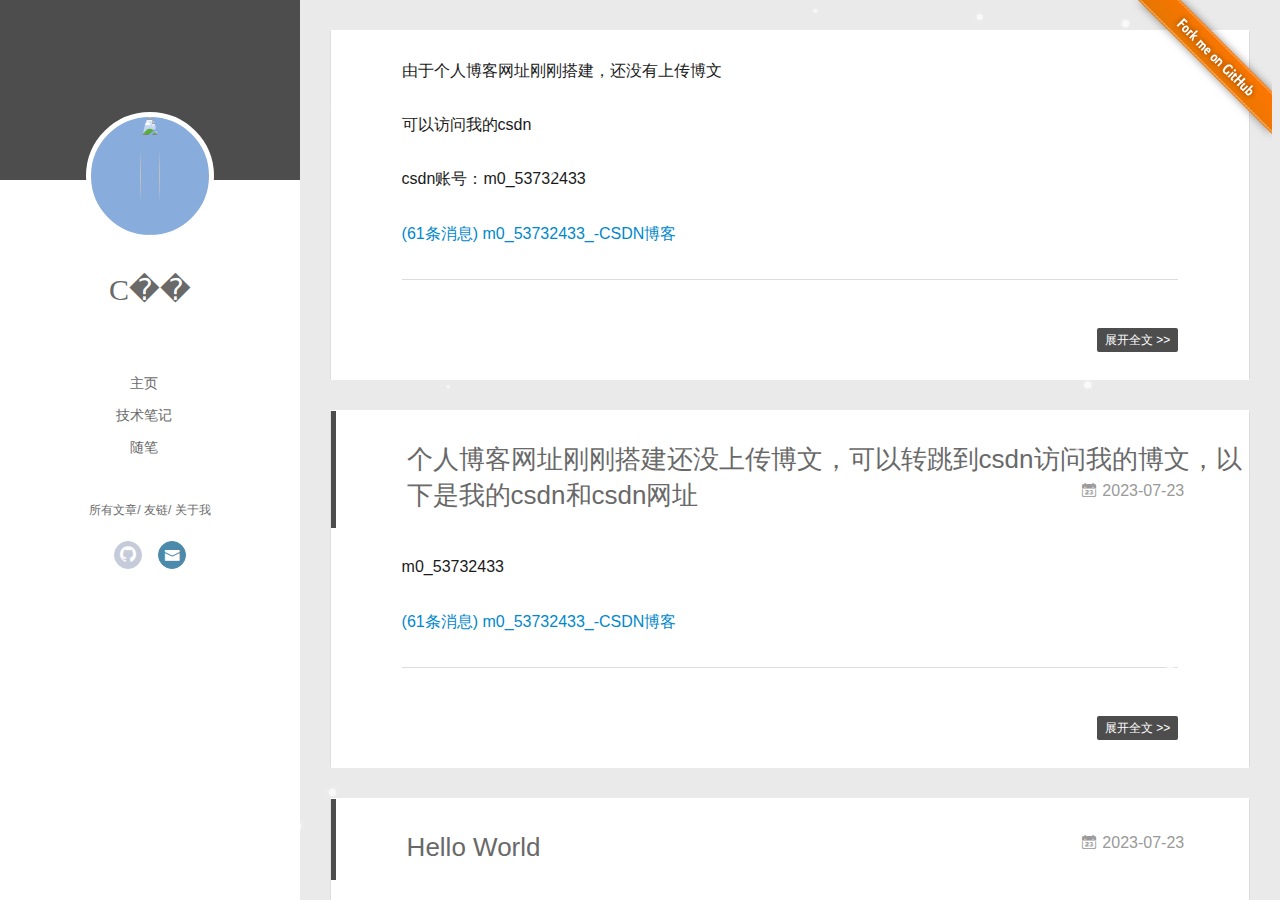
==== commit 0a8459f8: "Site updated: 2023-07-25 15:28:18" ====
--- a/index.html
+++ b/index.html
@@ -19,7 +19,7 @@
 <meta property="og:url" content="http://example.com/index.html">
 <meta property="og:site_name" content="xiaoliu">
 <meta property="og:locale" content="zh_CN">
-<meta property="article:author" content="John Doe">
+<meta property="article:author" content="С��">
 <meta name="twitter:card" content="summary">
   
     <link rel="alternative" href="/atom.xml" title="xiaoliu" type="application/atom+xml">
@@ -66,7 +66,7 @@
 			<img src="/img/19.jpg" class="js-avatar">
 		</a>
 		<hgroup>
-			<h1 class="header-author"><a href="/">John Doe</a></h1>
+			<h1 class="header-author"><a href="/">С��</a></h1>
 		</hgroup>
 		
 
@@ -138,7 +138,7 @@
 				</a>
 			</div>
 			<hgroup>
-			  <h1 class="header-author js-header-author">John Doe</h1>
+			  <h1 class="header-author js-header-author">С��</h1>
 			</hgroup>
 			
 			
@@ -415,7 +415,7 @@
   <div class="outer">
     <div id="footer-info">
     	<div class="footer-left">
-    		&copy; 2023 <a href="http://example.com/" target="_blank">John Doe</a>
+    		&copy; 2023 <a href="http://example.com/" target="_blank">С��</a>
     	</div>
       	<div class="footer-right">
 			
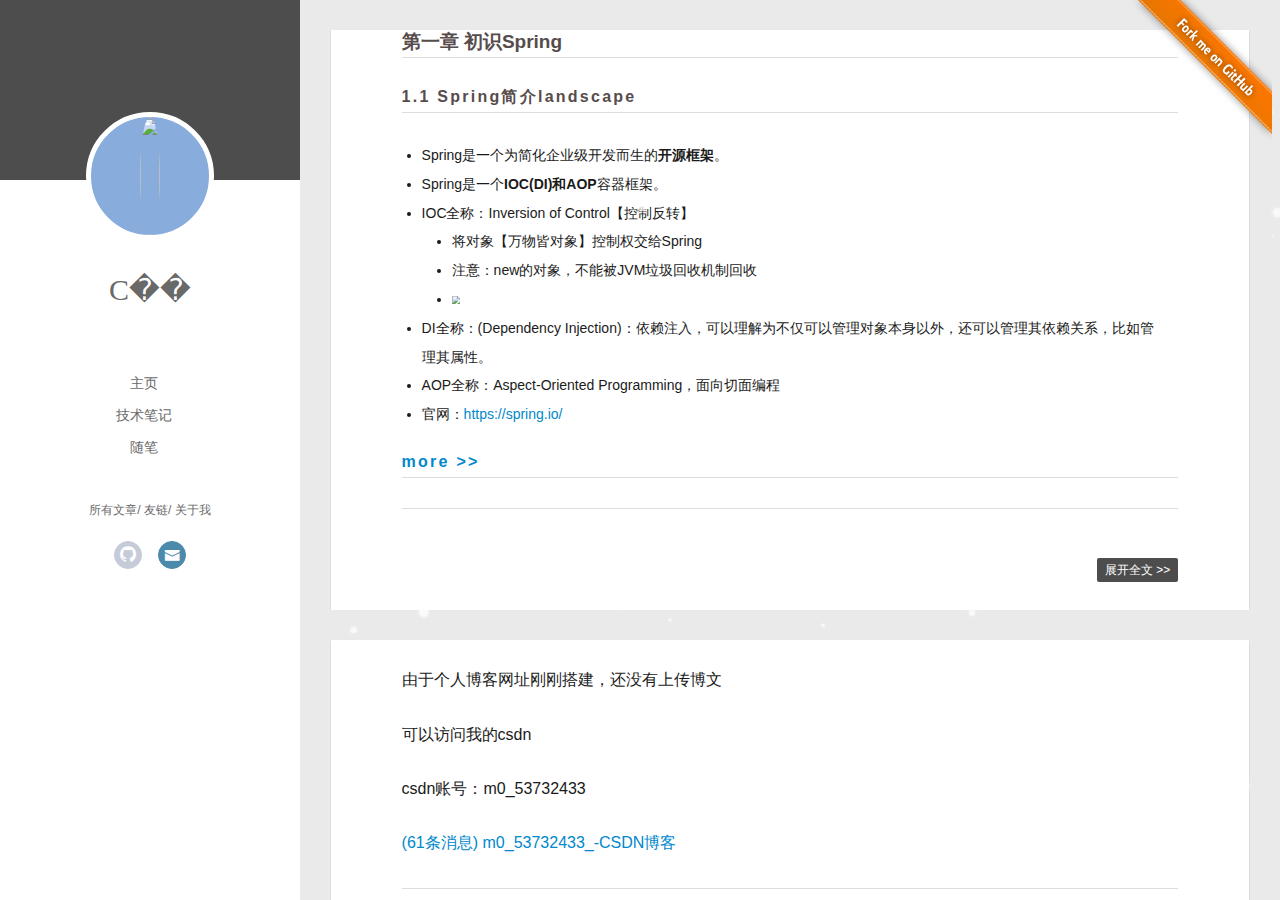
==== commit de381a33: "Site updated: 2023-07-25 15:33:22" ====
--- a/index.html
+++ b/index.html
@@ -192,6 +192,72 @@
           </div>
           <div id="js-content" class="content-ll">
             
+
+  
+    <article id="post-关于spring的学习笔记" class="article article-type-post  article-index" itemscope itemprop="blogPost">
+  <div class="article-inner">
+    
+  <div class="article-entry" itemprop="articleBody">
+    
+    <h3 id="第一章-初识Spring"><a href="#第一章-初识Spring" class="headerlink" title="第一章 初识Spring"></a>第一章 初识Spring</h3><h4 id="1-1-Spring简介landscape"><a href="#1-1-Spring简介landscape" class="headerlink" title="1.1 Spring简介landscape"></a>1.1 Spring简介landscape</h4><ul>
+<li>Spring是一个为简化企业级开发而生的<strong>开源框架</strong>。</li>
+<li>Spring是一个<strong>IOC(DI)<strong>和</strong>AOP</strong>容器框架。</li>
+<li>IOC全称：Inversion of Control【控制反转】<ul>
+<li>将对象【万物皆对象】控制权交给Spring</li>
+<li>注意：new的对象，不能被JVM垃圾回收机制回收</li>
+<li><img src="03_Spring.assets\1.jpg" style="zoom: 50%;" /></li>
+</ul>
+</li>
+<li>DI全称：(Dependency Injection)：依赖注入，可以理解为不仅可以管理对象本身以外，还可以管理其依赖关系，比如管理其属性。</li>
+<li>AOP全称：Aspect-Oriented Programming，面向切面编程</li>
+<li>官网：<a target="_blank" rel="noopener" href="https://spring.io/">https://spring.io/</a></li>
+</ul>
+<h4 id="1-2-Spring模块"><a href="#1-2-Spring模块" class="headerlink" title="1.2 Spring模块"></a>
+    
+    <a class="article-more-a" href="/2023/07/25/%E5%85%B3%E4%BA%8Espring%E7%9A%84%E5%AD%A6%E4%B9%A0%E7%AC%94%E8%AE%B0/#more">more >></a>
+    
+    
+
+    
+
+    
+
+  </div>
+  <div class="article-info article-info-index">
+    
+    
+    
+
+    
+    <p class="article-more-link">
+      <a class="article-more-a" href="/2023/07/25/%E5%85%B3%E4%BA%8Espring%E7%9A%84%E5%AD%A6%E4%B9%A0%E7%AC%94%E8%AE%B0/">展开全文 >></a>
+    </p>
+    
+
+    
+    <div class="clearfix"></div>
+  </div>
+  </div>
+</article>
+
+<aside class="wrap-side-operation">
+    <div class="mod-side-operation">
+        
+        <div class="jump-container" id="js-jump-container" style="display:none;">
+            <a href="javascript:void(0)" class="mod-side-operation__jump-to-top">
+                <i class="icon-font icon-back"></i>
+            </a>
+            <div id="js-jump-plan-container" class="jump-plan-container" style="top: -11px;">
+                <i class="icon-font icon-plane jump-plane"></i>
+            </div>
+        </div>
+        
+        
+    </div>
+</aside>
+
+
+
 
   
     <article id="post-关于我的网址" class="article article-type-post  article-index" itemscope itemprop="blogPost">
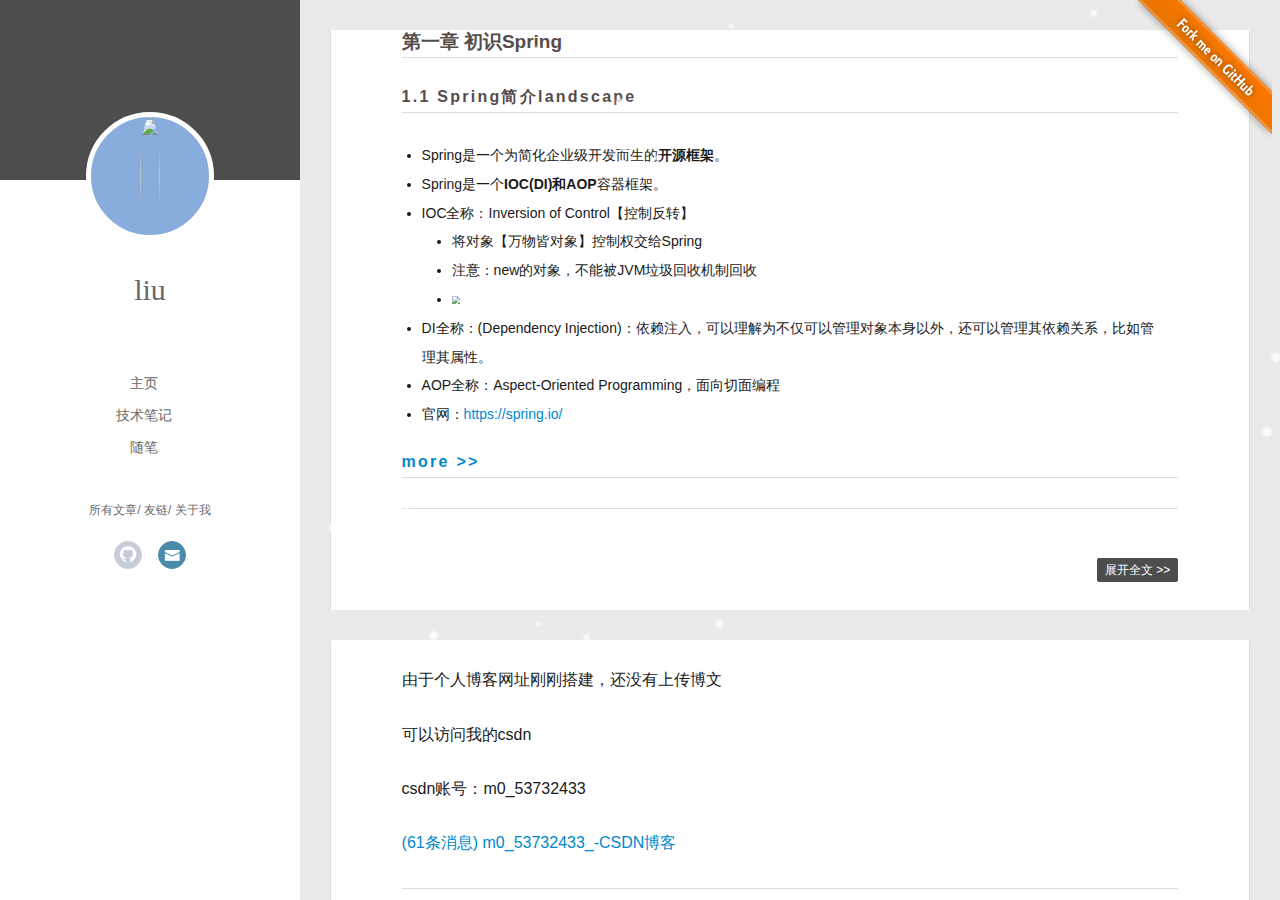
==== commit 4df8e84b: "Site updated: 2023-07-25 15:35:40" ====
--- a/index.html
+++ b/index.html
@@ -19,7 +19,7 @@
 <meta property="og:url" content="http://example.com/index.html">
 <meta property="og:site_name" content="xiaoliu">
 <meta property="og:locale" content="zh_CN">
-<meta property="article:author" content="С��">
+<meta property="article:author" content="liu">
 <meta name="twitter:card" content="summary">
   
     <link rel="alternative" href="/atom.xml" title="xiaoliu" type="application/atom+xml">
@@ -66,7 +66,7 @@
 			<img src="/img/19.jpg" class="js-avatar">
 		</a>
 		<hgroup>
-			<h1 class="header-author"><a href="/">С��</a></h1>
+			<h1 class="header-author"><a href="/">liu</a></h1>
 		</hgroup>
 		
 
@@ -138,7 +138,7 @@
 				</a>
 			</div>
 			<hgroup>
-			  <h1 class="header-author js-header-author">С��</h1>
+			  <h1 class="header-author js-header-author">liu</h1>
 			</hgroup>
 			
 			
@@ -481,7 +481,7 @@
   <div class="outer">
     <div id="footer-info">
     	<div class="footer-left">
-    		&copy; 2023 <a href="http://example.com/" target="_blank">С��</a>
+    		&copy; 2023 <a href="http://example.com/" target="_blank">liu</a>
     	</div>
       	<div class="footer-right">
 			
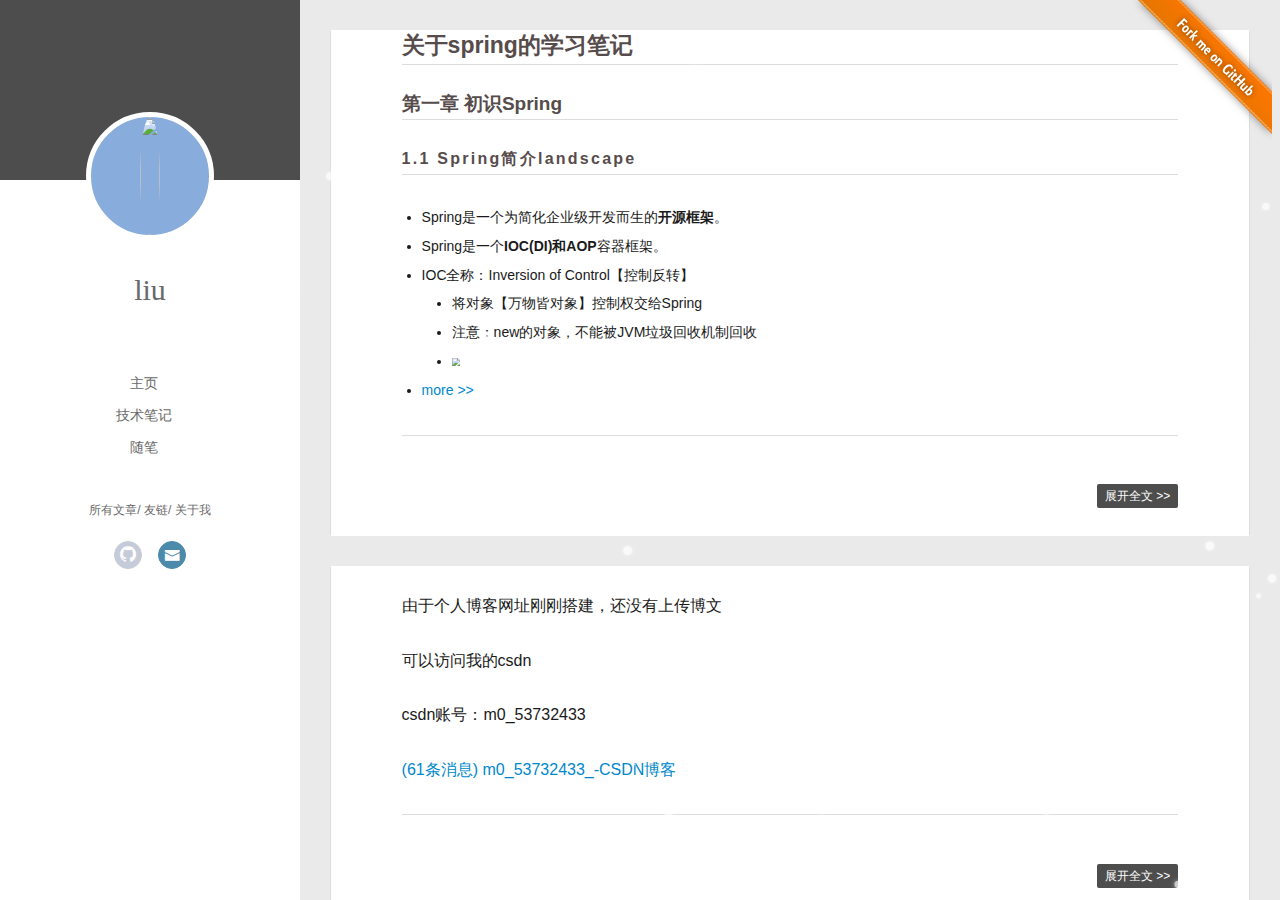
==== commit a92bf92b: "Site updated: 2023-07-25 21:55:07" ====
--- a/index.html
+++ b/index.html
@@ -199,7 +199,7 @@
     
   <div class="article-entry" itemprop="articleBody">
     
-    <h3 id="第一章-初识Spring"><a href="#第一章-初识Spring" class="headerlink" title="第一章 初识Spring"></a>第一章 初识Spring</h3><h4 id="1-1-Spring简介landscape"><a href="#1-1-Spring简介landscape" class="headerlink" title="1.1 Spring简介landscape"></a>1.1 Spring简介landscape</h4><ul>
+    <h2 id="关于spring的学习笔记"><a href="#关于spring的学习笔记" class="headerlink" title="关于spring的学习笔记"></a>关于spring的学习笔记</h2><h3 id="第一章-初识Spring"><a href="#第一章-初识Spring" class="headerlink" title="第一章 初识Spring"></a>第一章 初识Spring</h3><h4 id="1-1-Spring简介landscape"><a href="#1-1-Spring简介landscape" class="headerlink" title="1.1 Spring简介landscape"></a>1.1 Spring简介landscape</h4><ul>
 <li>Spring是一个为简化企业级开发而生的<strong>开源框架</strong>。</li>
 <li>Spring是一个<strong>IOC(DI)<strong>和</strong>AOP</strong>容器框架。</li>
 <li>IOC全称：Inversion of Control【控制反转】<ul>
@@ -208,11 +208,7 @@
 <li><img src="03_Spring.assets\1.jpg" style="zoom: 50%;" /></li>
 </ul>
 </li>
-<li>DI全称：(Dependency Injection)：依赖注入，可以理解为不仅可以管理对象本身以外，还可以管理其依赖关系，比如管理其属性。</li>
-<li>AOP全称：Aspect-Oriented Programming，面向切面编程</li>
-<li>官网：<a target="_blank" rel="noopener" href="https://spring.io/">https://spring.io/</a></li>
-</ul>
-<h4 id="1-2-Spring模块"><a href="#1-2-Spring模块" class="headerlink" title="1.2 Spring模块"></a>
+<li>
     
     <a class="article-more-a" href="/2023/07/25/%E5%85%B3%E4%BA%8Espring%E7%9A%84%E5%AD%A6%E4%B9%A0%E7%AC%94%E8%AE%B0/#more">more >></a>
     
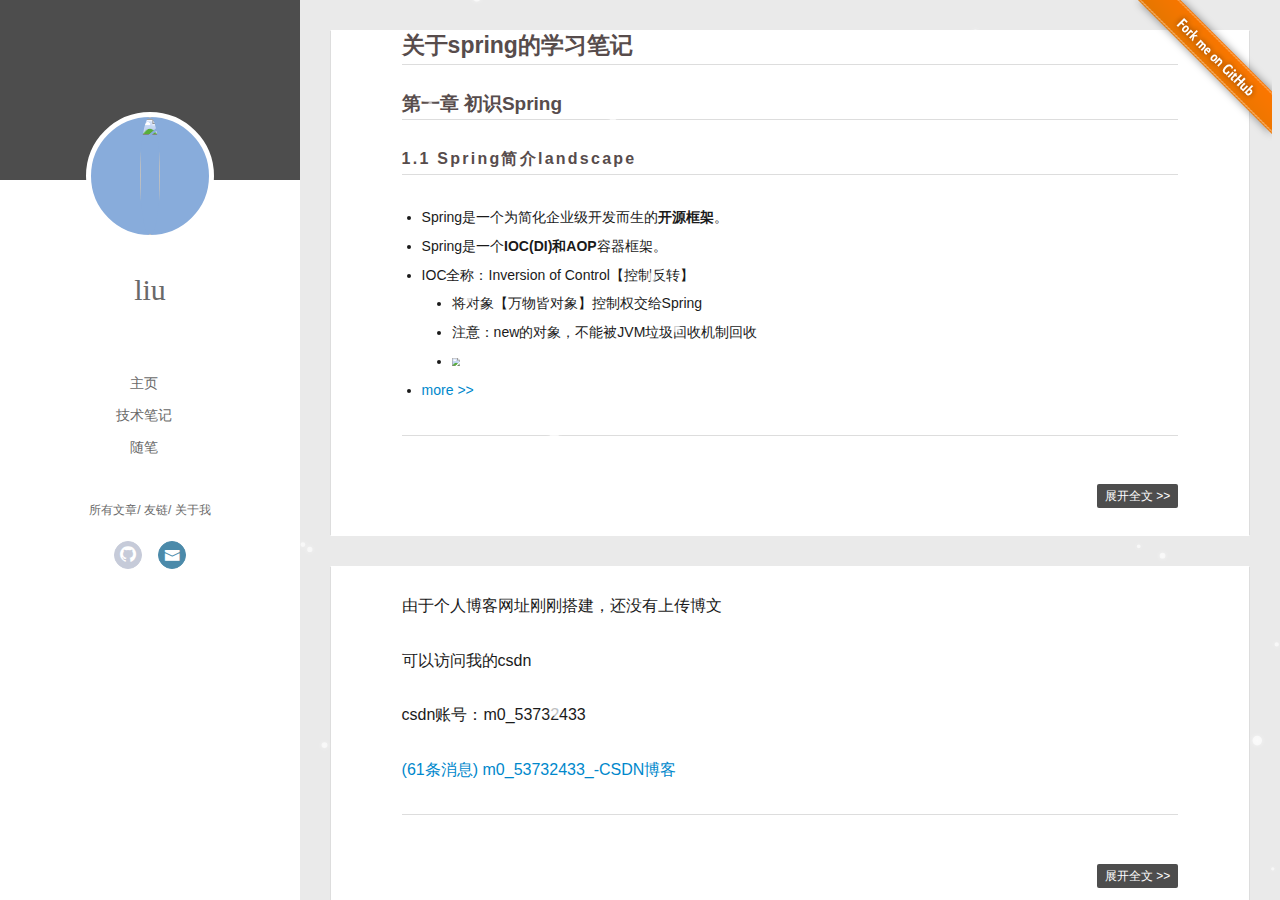
==== commit cee19ce5: "Site updated: 2023-07-26 19:41:11" ====
--- a/index.html
+++ b/index.html
@@ -73,11 +73,11 @@
 		<nav class="header-menu">
 			<ul>
 			
-				<li><a href="/" target="_blank">主页</a></li>
-			
-				<li><a href="https://blog.csdn.net/m0_53732433" target="_blank">技术笔记</a></li>
-			
-				<li><a href="/tags/%E9%9A%8F%E7%AC%94/" target="_blank">随笔</a></li>
+				<li><a href="/" >主页</a></li>
+			
+				<li><a target="_blank" rel="noopener" href="https://blog.csdn.net/m0_53732433" >技术笔记</a></li>
+			
+				<li><a href="/tags/%E9%9A%8F%E7%AC%94/" >随笔</a></li>
 			
 			</ul>
 		</nav>
@@ -100,13 +100,13 @@
 			<div class="social">
 				
 					
-						<a class="github" href="http://xiaoliu1688.hithub" 
-												title="GitHub" target="_blank"><i class="icon-github"></i></a>
+						<a class="github" target="_blank" rel="noopener" href="http://xiaoliu1688.hithub" 
+												title="GitHub" ><i class="icon-github"></i></a>
 					
 				
 					
 						<a class="mail" href="mailto:2760598291@qq.com" 
-												title="邮件联系" target="_blank"><i class="icon-mail"></i></a>
+												title="邮件联系" ><i class="icon-mail"></i></a>
 					
 				
 			</div>
@@ -318,8 +318,8 @@
   
     <h1 itemprop="name">
 	
-	  <a class="article-title" href="/2023/07/23/%E6%88%91%E7%9A%84%E7%AC%AC%E4%B8%80%E7%AF%87%E5%8D%9A%E5%AE%A2/" target="_blank">个人博客网址刚刚搭建还没上传博文，可以转跳到csdn访问我的博文，以下是我的csdn和csdn网址</a>
-  
+	  <a class="article-title" href="/2023/07/23/%E6%88%91%E7%9A%84%E7%AC%AC%E4%B8%80%E7%AF%87%E5%8D%9A%E5%AE%A2/">个人博客网址刚刚搭建还没上传博文，可以转跳到csdn访问我的博文，以下是我的csdn和csdn网址</a>
+	
     </h1>
   
 
@@ -394,8 +394,8 @@
   
     <h1 itemprop="name">
 	
-	  <a class="article-title" href="/2023/07/23/hello-world/" target="_blank">Hello World</a>
-  
+	  <a class="article-title" href="/2023/07/23/hello-world/">Hello World</a>
+	
     </h1>
   
 
@@ -512,7 +512,7 @@
 		isArchive: false,
 		isTag: false,
 		isCategory: false,
-		open_in_new: true,
+		open_in_new: false,
 		toc_hide_index: true,
 		root: "/",
 		innerArchive: true,
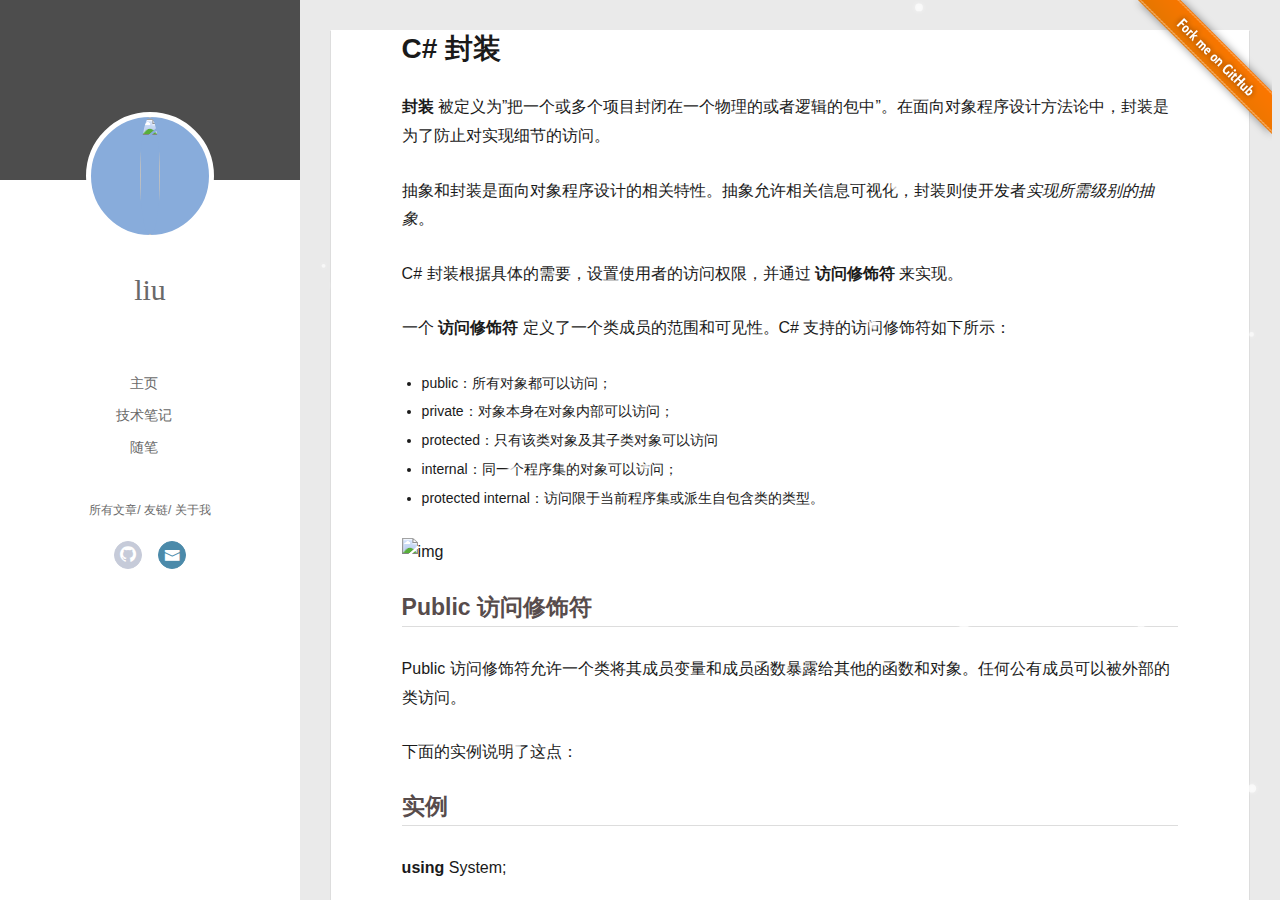
==== commit f20d44bb: "Site updated: 2023-08-10 21:38:55" ====
--- a/index.html
+++ b/index.html
@@ -192,6 +192,113 @@
           </div>
           <div id="js-content" class="content-ll">
             
+
+  
+    <article id="post-C#封装" class="article article-type-post  article-index" itemscope itemprop="blogPost">
+  <div class="article-inner">
+    
+  <div class="article-entry" itemprop="articleBody">
+    
+    <h1 id="C-封装"><a href="#C-封装" class="headerlink" title="C# 封装"></a>C# 封装</h1><p><strong>封装</strong> 被定义为”把一个或多个项目封闭在一个物理的或者逻辑的包中”。在面向对象程序设计方法论中，封装是为了防止对实现细节的访问。</p>
+<p>抽象和封装是面向对象程序设计的相关特性。抽象允许相关信息可视化，封装则使开发者<em>实现所需级别的抽象</em>。</p>
+<p>C# 封装根据具体的需要，设置使用者的访问权限，并通过 <strong>访问修饰符</strong> 来实现。</p>
+<p>一个 <strong>访问修饰符</strong> 定义了一个类成员的范围和可见性。C# 支持的访问修饰符如下所示：</p>
+<ul>
+<li>public：所有对象都可以访问；</li>
+<li>private：对象本身在对象内部可以访问；</li>
+<li>protected：只有该类对象及其子类对象可以访问</li>
+<li>internal：同一个程序集的对象可以访问；</li>
+<li>protected internal：访问限于当前程序集或派生自包含类的类型。</li>
+</ul>
+<p><img src="https://www.runoob.com/wp-content/uploads/2014/04/csharp-public.png" alt="img"></p>
+<h2 id="Public-访问修饰符"><a href="#Public-访问修饰符" class="headerlink" title="Public 访问修饰符"></a>Public 访问修饰符</h2><p>Public 访问修饰符允许一个类将其成员变量和成员函数暴露给其他的函数和对象。任何公有成员可以被外部的类访问。</p>
+<p>下面的实例说明了这点：</p>
+<h2 id="实例"><a href="#实例" class="headerlink" title="实例"></a>实例</h2><p><strong>using</strong> System;</p>
+<p><strong>namespace</strong> RectangleApplication<br>{<br>  <strong>class</strong> Rectangle<br>  {<br>    <em>&#x2F;&#x2F;成员变量</em><br>    <strong>public</strong> <strong>double</strong> length;<br>    <strong>public</strong> <strong>double</strong> width;</p>
+<p>​    <strong>public</strong> <strong>double</strong> GetArea()<br>​    {<br>​      <strong>return</strong> length * width;<br>​    }<br>​    <strong>public</strong> <strong>void</strong> Display()<br>​    {<br>​      Console.WriteLine(“长度： {0}”, length);<br>​      Console.WriteLine(“宽度： {0}”, width);<br>​      Console.WriteLine(“面积： {0}”, GetArea());<br>​    }<br>  }<em>&#x2F;&#x2F; Rectangle 结束</em></p>
+<p>  <strong>class</strong> ExecuteRectangle<br>  {<br>    <strong>static</strong> <strong>void</strong> Main(<strong>string</strong>[] args)<br>    {<br>      Rectangle r &#x3D; new Rectangle();<br>      r.length &#x3D; 4.5;<br>      r.width &#x3D; 3.5;<br>      r.Display();<br>      Console.ReadLine();<br>    }<br>  }<br>}</p>
+<p>当上面的代码被编译和执行时，它会产生下列结果：</p>
+<figure class="highlight plaintext"><table><tr><td class="gutter"><pre><span class="line">1</span><br><span class="line">2</span><br><span class="line">3</span><br></pre></td><td class="code"><pre><span class="line">长度： 4.5</span><br><span class="line">宽度： 3.5</span><br><span class="line">面积： 15.75</span><br></pre></td></tr></table></figure>
+
+<p>在上面的实例中，成员变量 length 和 width 被声明为 <strong>public</strong>，所以它们可以被函数 Main() 使用 Rectangle 类的实例 <strong>r</strong> 访问。</p>
+<p>成员函数 <em>Display()</em> 和 <em>GetArea()</em> 可以直接访问这些变量。</p>
+<p>成员函数 <em>Display()</em> 也被声明为 <strong>public</strong>，所以它也能被 <em>Main()</em> 使用 Rectangle 类的实例 <strong>r</strong> 访问。</p>
+<h2 id="Private-访问修饰符"><a href="#Private-访问修饰符" class="headerlink" title="Private 访问修饰符"></a>Private 访问修饰符</h2><p>Private 访问修饰符允许一个类将其成员变量和成员函数对其他的函数和对象进行隐藏。只有同一个类中的函数可以访问它的私有成员。即使是类的实例也不能访问它的私有成员。</p>
+<p>下面的实例说明了这点：</p>
+<h2 id="实例-1"><a href="#实例-1" class="headerlink" title="实例"></a>实例</h2><p><strong>using</strong> System;</p>
+<p><strong>namespace</strong> RectangleApplication<br>{<br>  <strong>class</strong> Rectangle<br>  {<br>    <em>&#x2F;&#x2F;成员变量</em><br>    <strong>private</strong> <strong>double</strong> length;<br>    <strong>private</strong> <strong>double</strong> width;</p>
+<p>​    <strong>public</strong> <strong>void</strong> Acceptdetails()<br>​    {<br>​      Console.WriteLine(“请输入长度：”);<br>​      length &#x3D; Convert.ToDouble(Console.ReadLine());<br>​      Console.WriteLine(“请输入宽度：”);<br>​      width &#x3D; Convert.ToDouble(Console.ReadLine());<br>​    }<br>​    <strong>public</strong> <strong>double</strong> GetArea()<br>​    {<br>​      <strong>return</strong> length * width;<br>​    }<br>​    <strong>public</strong> <strong>void</strong> Display()<br>​    {<br>​      Console.WriteLine(“长度： {0}”, length);<br>​      Console.WriteLine(“宽度： {0}”, width);<br>​      Console.WriteLine(“面积： {0}”, GetArea());<br>​    }<br>  }<em>&#x2F;&#x2F;end class Rectangle</em><br>  <strong>class</strong> ExecuteRectangle<br>  {<br>​    <strong>static</strong> <strong>void</strong> Main(<strong>string</strong>[] args)<br>​    {<br>​      Rectangle r &#x3D; new Rectangle();<br>​      r.Acceptdetails();<br>​      r.Display();<br>​      Console.ReadLine();<br>​    }<br>  }<br>}</p>
+<p>当上面的代码被编译和执行时，它会产生下列结果：</p>
+<figure class="highlight plaintext"><table><tr><td class="gutter"><pre><span class="line">1</span><br><span class="line">2</span><br><span class="line">3</span><br><span class="line">4</span><br><span class="line">5</span><br><span class="line">6</span><br><span class="line">7</span><br></pre></td><td class="code"><pre><span class="line">请输入长度：</span><br><span class="line">4.4</span><br><span class="line">请输入宽度：</span><br><span class="line">3.3</span><br><span class="line">长度： 4.4</span><br><span class="line">宽度： 3.3</span><br><span class="line">面积： 14.52</span><br></pre></td></tr></table></figure>
+
+<p>在上面的实例中，成员变量 length 和 width 被声明为 <strong>private</strong>，所以它们不能被函数 Main() 访问。</p>
+<p>成员函数 <em>AcceptDetails()</em> 和 <em>Display()</em> 可以访问这些变量。</p>
+<p>由于成员函数 <em>AcceptDetails()</em> 和 <em>Display()</em> 被声明为 <strong>public</strong>，所以它们可以被 <em>Main()</em> 使用 Rectangle 类的实例 <strong>r</strong> 访问。</p>
+<h2 id="Protected-访问修饰符"><a href="#Protected-访问修饰符" class="headerlink" title="Protected 访问修饰符"></a>Protected 访问修饰符</h2><p>Protected 访问修饰符允许子类访问它的基类的成员变量和成员函数。这样有助于实现继承。我们将在继承的章节详细讨论这个。更详细地讨论这个。</p>
+<h2 id="Internal-访问修饰符"><a href="#Internal-访问修饰符" class="headerlink" title="Internal 访问修饰符"></a>Internal 访问修饰符</h2><p>Internal 访问修饰符允许一个类将其成员变量和成员函数暴露给当前程序中的其他函数和对象。换句话说，带有 internal 访问修饰符的任何成员可以被定义在该成员所定义的应用程序内的任何类或方法访问。</p>
+<p>下面的实例说明了这点：</p>
+<h2 id="实例-2"><a href="#实例-2" class="headerlink" title="实例"></a>实例</h2><p><strong>using</strong> System;</p>
+<p><strong>namespace</strong> RectangleApplication<br>{<br>  <strong>class</strong> Rectangle<br>  {<br>    <em>&#x2F;&#x2F;成员变量</em><br>    <strong>internal</strong> <strong>double</strong> length;<br>    <strong>internal</strong> <strong>double</strong> width;</p>
+<pre><code>**double** GetArea()
+&#123;
+  **return** length * width;
+&#125;
+**public** **void** Display()
+&#123;
+  Console.WriteLine(&quot;长度： &#123;0&#125;&quot;, length);
+  Console.WriteLine(&quot;宽度： &#123;0&#125;&quot;, width);
+  Console.WriteLine(&quot;面积： &#123;0&#125;&quot;, GetArea());
+&#125;
+</code></pre>
+<p>  }<em>&#x2F;&#x2F;end class Rectangle</em><br>  <strong>class</strong> ExecuteRectangle<br>  {<br>    <strong>static</strong> <strong>void</strong> Main(<strong>string</strong>[] args)<br>    {<br>      Rectangle r &#x3D; new Rectangle();<br>      r.length &#x3D; 4.5;<br>      r.width &#x3D; 3.5;<br>      r.Display();<br>      Console.ReadLine();<br>    }<br>  }<br>}</p>
+<p>当上面的代码被编译和执行时，它会产生下列结果：</p>
+<figure class="highlight plaintext"><table><tr><td class="gutter"><pre><span class="line">1</span><br><span class="line">2</span><br><span class="line">3</span><br></pre></td><td class="code"><pre><span class="line">长度： 4.5</span><br><span class="line">宽度： 3.5</span><br><span class="line">面积： 15.75</span><br></pre></td></tr></table></figure>
+
+<p>在上面的实例中，请注意成员函数 <em>GetArea()</em> 声明的时候不带有任何访问修饰符。如果没有指定访问修饰符，则使用类成员的默认访问修饰符，即为 <strong>private</strong>。</p>
+<h2 id="Protected-Internal-访问修饰符"><a href="#Protected-Internal-访问修饰符" class="headerlink" title="Protected Internal 访问修饰符"></a>Protected Internal 访问修饰符</h2><p>Protected Internal 访问修饰符允许在本类,派生类或者包含该类的程序集中访问。这也被用于实现继承。</p>
+
+    
+
+    
+
+    
+
+  </div>
+  <div class="article-info article-info-index">
+    
+    
+    
+
+    
+    <p class="article-more-link">
+      <a class="article-more-a" href="/2023/08/10/C#%E5%B0%81%E8%A3%85/">展开全文 >></a>
+    </p>
+    
+
+    
+    <div class="clearfix"></div>
+  </div>
+  </div>
+</article>
+
+<aside class="wrap-side-operation">
+    <div class="mod-side-operation">
+        
+        <div class="jump-container" id="js-jump-container" style="display:none;">
+            <a href="javascript:void(0)" class="mod-side-operation__jump-to-top">
+                <i class="icon-font icon-back"></i>
+            </a>
+            <div id="js-jump-plan-container" class="jump-plan-container" style="top: -11px;">
+                <i class="icon-font icon-plane jump-plane"></i>
+            </div>
+        </div>
+        
+        
+    </div>
+</aside>
+
+
+
 
   
     <article id="post-关于spring的学习笔记" class="article article-type-post  article-index" itemscope itemprop="blogPost">
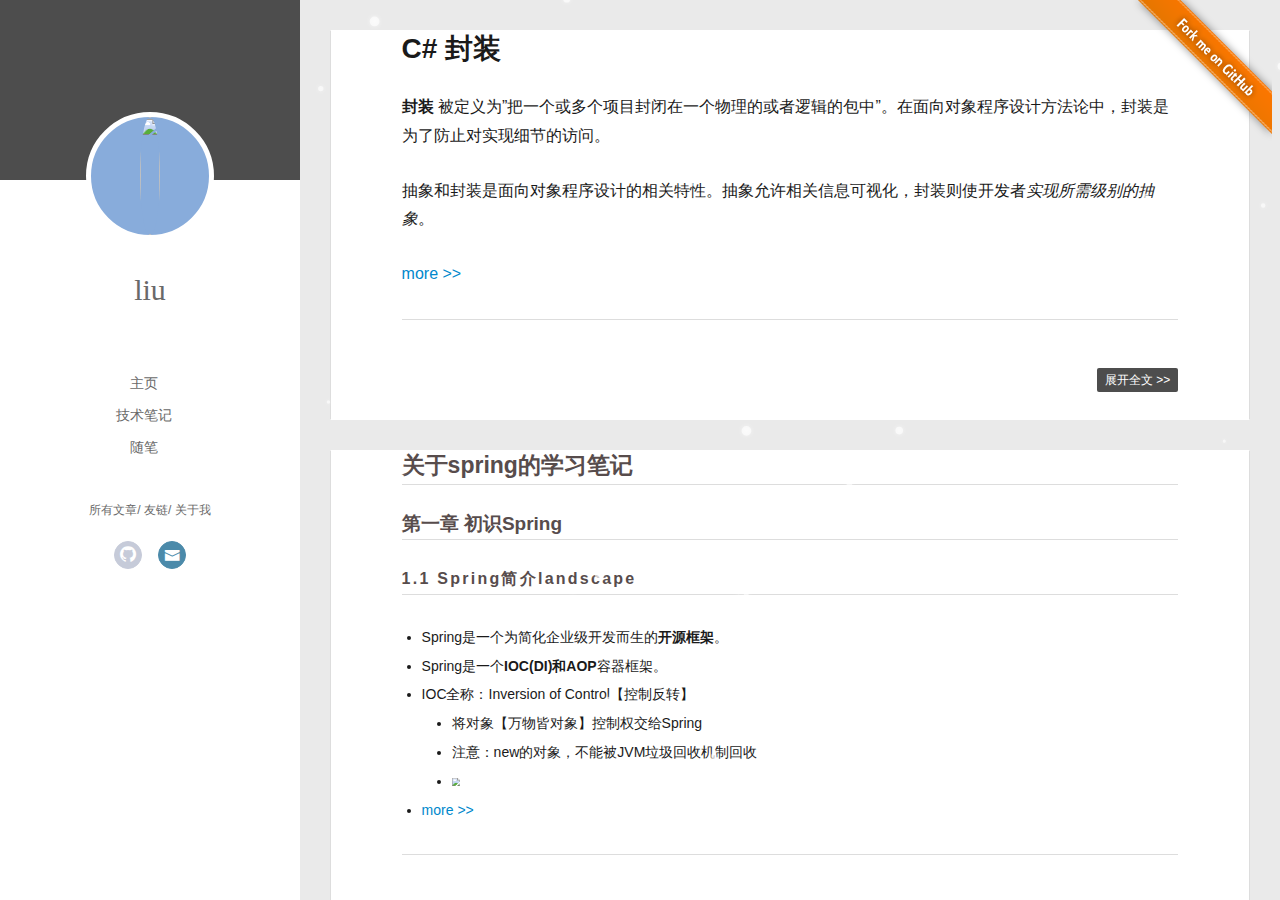
==== commit 79893e9f: "Site updated: 2023-08-10 21:45:12" ====
--- a/index.html
+++ b/index.html
@@ -201,62 +201,9 @@
     
     <h1 id="C-封装"><a href="#C-封装" class="headerlink" title="C# 封装"></a>C# 封装</h1><p><strong>封装</strong> 被定义为”把一个或多个项目封闭在一个物理的或者逻辑的包中”。在面向对象程序设计方法论中，封装是为了防止对实现细节的访问。</p>
 <p>抽象和封装是面向对象程序设计的相关特性。抽象允许相关信息可视化，封装则使开发者<em>实现所需级别的抽象</em>。</p>
-<p>C# 封装根据具体的需要，设置使用者的访问权限，并通过 <strong>访问修饰符</strong> 来实现。</p>
-<p>一个 <strong>访问修饰符</strong> 定义了一个类成员的范围和可见性。C# 支持的访问修饰符如下所示：</p>
-<ul>
-<li>public：所有对象都可以访问；</li>
-<li>private：对象本身在对象内部可以访问；</li>
-<li>protected：只有该类对象及其子类对象可以访问</li>
-<li>internal：同一个程序集的对象可以访问；</li>
-<li>protected internal：访问限于当前程序集或派生自包含类的类型。</li>
-</ul>
-<p><img src="https://www.runoob.com/wp-content/uploads/2014/04/csharp-public.png" alt="img"></p>
-<h2 id="Public-访问修饰符"><a href="#Public-访问修饰符" class="headerlink" title="Public 访问修饰符"></a>Public 访问修饰符</h2><p>Public 访问修饰符允许一个类将其成员变量和成员函数暴露给其他的函数和对象。任何公有成员可以被外部的类访问。</p>
-<p>下面的实例说明了这点：</p>
-<h2 id="实例"><a href="#实例" class="headerlink" title="实例"></a>实例</h2><p><strong>using</strong> System;</p>
-<p><strong>namespace</strong> RectangleApplication<br>{<br>  <strong>class</strong> Rectangle<br>  {<br>    <em>&#x2F;&#x2F;成员变量</em><br>    <strong>public</strong> <strong>double</strong> length;<br>    <strong>public</strong> <strong>double</strong> width;</p>
-<p>​    <strong>public</strong> <strong>double</strong> GetArea()<br>​    {<br>​      <strong>return</strong> length * width;<br>​    }<br>​    <strong>public</strong> <strong>void</strong> Display()<br>​    {<br>​      Console.WriteLine(“长度： {0}”, length);<br>​      Console.WriteLine(“宽度： {0}”, width);<br>​      Console.WriteLine(“面积： {0}”, GetArea());<br>​    }<br>  }<em>&#x2F;&#x2F; Rectangle 结束</em></p>
-<p>  <strong>class</strong> ExecuteRectangle<br>  {<br>    <strong>static</strong> <strong>void</strong> Main(<strong>string</strong>[] args)<br>    {<br>      Rectangle r &#x3D; new Rectangle();<br>      r.length &#x3D; 4.5;<br>      r.width &#x3D; 3.5;<br>      r.Display();<br>      Console.ReadLine();<br>    }<br>  }<br>}</p>
-<p>当上面的代码被编译和执行时，它会产生下列结果：</p>
-<figure class="highlight plaintext"><table><tr><td class="gutter"><pre><span class="line">1</span><br><span class="line">2</span><br><span class="line">3</span><br></pre></td><td class="code"><pre><span class="line">长度： 4.5</span><br><span class="line">宽度： 3.5</span><br><span class="line">面积： 15.75</span><br></pre></td></tr></table></figure>
-
-<p>在上面的实例中，成员变量 length 和 width 被声明为 <strong>public</strong>，所以它们可以被函数 Main() 使用 Rectangle 类的实例 <strong>r</strong> 访问。</p>
-<p>成员函数 <em>Display()</em> 和 <em>GetArea()</em> 可以直接访问这些变量。</p>
-<p>成员函数 <em>Display()</em> 也被声明为 <strong>public</strong>，所以它也能被 <em>Main()</em> 使用 Rectangle 类的实例 <strong>r</strong> 访问。</p>
-<h2 id="Private-访问修饰符"><a href="#Private-访问修饰符" class="headerlink" title="Private 访问修饰符"></a>Private 访问修饰符</h2><p>Private 访问修饰符允许一个类将其成员变量和成员函数对其他的函数和对象进行隐藏。只有同一个类中的函数可以访问它的私有成员。即使是类的实例也不能访问它的私有成员。</p>
-<p>下面的实例说明了这点：</p>
-<h2 id="实例-1"><a href="#实例-1" class="headerlink" title="实例"></a>实例</h2><p><strong>using</strong> System;</p>
-<p><strong>namespace</strong> RectangleApplication<br>{<br>  <strong>class</strong> Rectangle<br>  {<br>    <em>&#x2F;&#x2F;成员变量</em><br>    <strong>private</strong> <strong>double</strong> length;<br>    <strong>private</strong> <strong>double</strong> width;</p>
-<p>​    <strong>public</strong> <strong>void</strong> Acceptdetails()<br>​    {<br>​      Console.WriteLine(“请输入长度：”);<br>​      length &#x3D; Convert.ToDouble(Console.ReadLine());<br>​      Console.WriteLine(“请输入宽度：”);<br>​      width &#x3D; Convert.ToDouble(Console.ReadLine());<br>​    }<br>​    <strong>public</strong> <strong>double</strong> GetArea()<br>​    {<br>​      <strong>return</strong> length * width;<br>​    }<br>​    <strong>public</strong> <strong>void</strong> Display()<br>​    {<br>​      Console.WriteLine(“长度： {0}”, length);<br>​      Console.WriteLine(“宽度： {0}”, width);<br>​      Console.WriteLine(“面积： {0}”, GetArea());<br>​    }<br>  }<em>&#x2F;&#x2F;end class Rectangle</em><br>  <strong>class</strong> ExecuteRectangle<br>  {<br>​    <strong>static</strong> <strong>void</strong> Main(<strong>string</strong>[] args)<br>​    {<br>​      Rectangle r &#x3D; new Rectangle();<br>​      r.Acceptdetails();<br>​      r.Display();<br>​      Console.ReadLine();<br>​    }<br>  }<br>}</p>
-<p>当上面的代码被编译和执行时，它会产生下列结果：</p>
-<figure class="highlight plaintext"><table><tr><td class="gutter"><pre><span class="line">1</span><br><span class="line">2</span><br><span class="line">3</span><br><span class="line">4</span><br><span class="line">5</span><br><span class="line">6</span><br><span class="line">7</span><br></pre></td><td class="code"><pre><span class="line">请输入长度：</span><br><span class="line">4.4</span><br><span class="line">请输入宽度：</span><br><span class="line">3.3</span><br><span class="line">长度： 4.4</span><br><span class="line">宽度： 3.3</span><br><span class="line">面积： 14.52</span><br></pre></td></tr></table></figure>
-
-<p>在上面的实例中，成员变量 length 和 width 被声明为 <strong>private</strong>，所以它们不能被函数 Main() 访问。</p>
-<p>成员函数 <em>AcceptDetails()</em> 和 <em>Display()</em> 可以访问这些变量。</p>
-<p>由于成员函数 <em>AcceptDetails()</em> 和 <em>Display()</em> 被声明为 <strong>public</strong>，所以它们可以被 <em>Main()</em> 使用 Rectangle 类的实例 <strong>r</strong> 访问。</p>
-<h2 id="Protected-访问修饰符"><a href="#Protected-访问修饰符" class="headerlink" title="Protected 访问修饰符"></a>Protected 访问修饰符</h2><p>Protected 访问修饰符允许子类访问它的基类的成员变量和成员函数。这样有助于实现继承。我们将在继承的章节详细讨论这个。更详细地讨论这个。</p>
-<h2 id="Internal-访问修饰符"><a href="#Internal-访问修饰符" class="headerlink" title="Internal 访问修饰符"></a>Internal 访问修饰符</h2><p>Internal 访问修饰符允许一个类将其成员变量和成员函数暴露给当前程序中的其他函数和对象。换句话说，带有 internal 访问修饰符的任何成员可以被定义在该成员所定义的应用程序内的任何类或方法访问。</p>
-<p>下面的实例说明了这点：</p>
-<h2 id="实例-2"><a href="#实例-2" class="headerlink" title="实例"></a>实例</h2><p><strong>using</strong> System;</p>
-<p><strong>namespace</strong> RectangleApplication<br>{<br>  <strong>class</strong> Rectangle<br>  {<br>    <em>&#x2F;&#x2F;成员变量</em><br>    <strong>internal</strong> <strong>double</strong> length;<br>    <strong>internal</strong> <strong>double</strong> width;</p>
-<pre><code>**double** GetArea()
-&#123;
-  **return** length * width;
-&#125;
-**public** **void** Display()
-&#123;
-  Console.WriteLine(&quot;长度： &#123;0&#125;&quot;, length);
-  Console.WriteLine(&quot;宽度： &#123;0&#125;&quot;, width);
-  Console.WriteLine(&quot;面积： &#123;0&#125;&quot;, GetArea());
-&#125;
-</code></pre>
-<p>  }<em>&#x2F;&#x2F;end class Rectangle</em><br>  <strong>class</strong> ExecuteRectangle<br>  {<br>    <strong>static</strong> <strong>void</strong> Main(<strong>string</strong>[] args)<br>    {<br>      Rectangle r &#x3D; new Rectangle();<br>      r.length &#x3D; 4.5;<br>      r.width &#x3D; 3.5;<br>      r.Display();<br>      Console.ReadLine();<br>    }<br>  }<br>}</p>
-<p>当上面的代码被编译和执行时，它会产生下列结果：</p>
-<figure class="highlight plaintext"><table><tr><td class="gutter"><pre><span class="line">1</span><br><span class="line">2</span><br><span class="line">3</span><br></pre></td><td class="code"><pre><span class="line">长度： 4.5</span><br><span class="line">宽度： 3.5</span><br><span class="line">面积： 15.75</span><br></pre></td></tr></table></figure>
-
-<p>在上面的实例中，请注意成员函数 <em>GetArea()</em> 声明的时候不带有任何访问修饰符。如果没有指定访问修饰符，则使用类成员的默认访问修饰符，即为 <strong>private</strong>。</p>
-<h2 id="Protected-Internal-访问修饰符"><a href="#Protected-Internal-访问修饰符" class="headerlink" title="Protected Internal 访问修饰符"></a>Protected Internal 访问修饰符</h2><p>Protected Internal 访问修饰符允许在本类,派生类或者包含该类的程序集中访问。这也被用于实现继承。</p>
-
+    
+    <a class="article-more-a" href="/2023/08/10/C#%E5%B0%81%E8%A3%85/#more">more >></a>
+    
     
 
     
